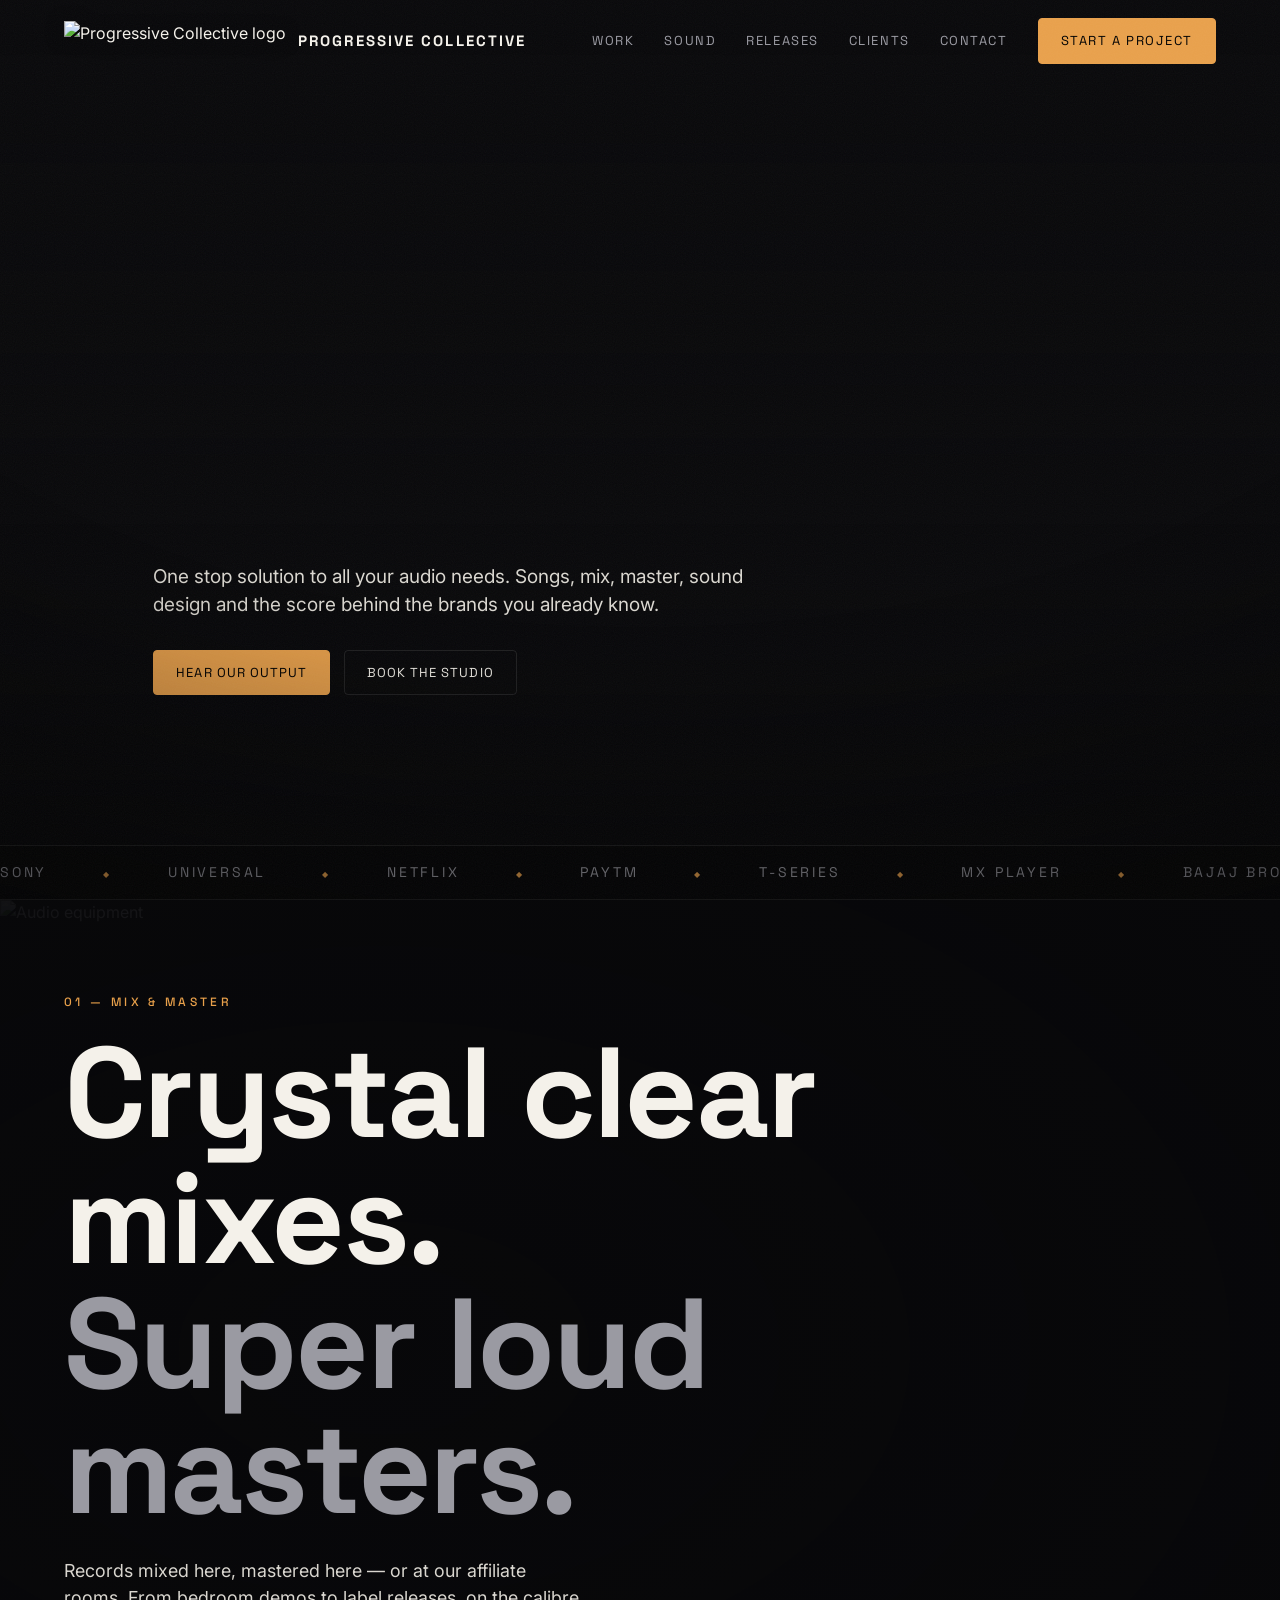
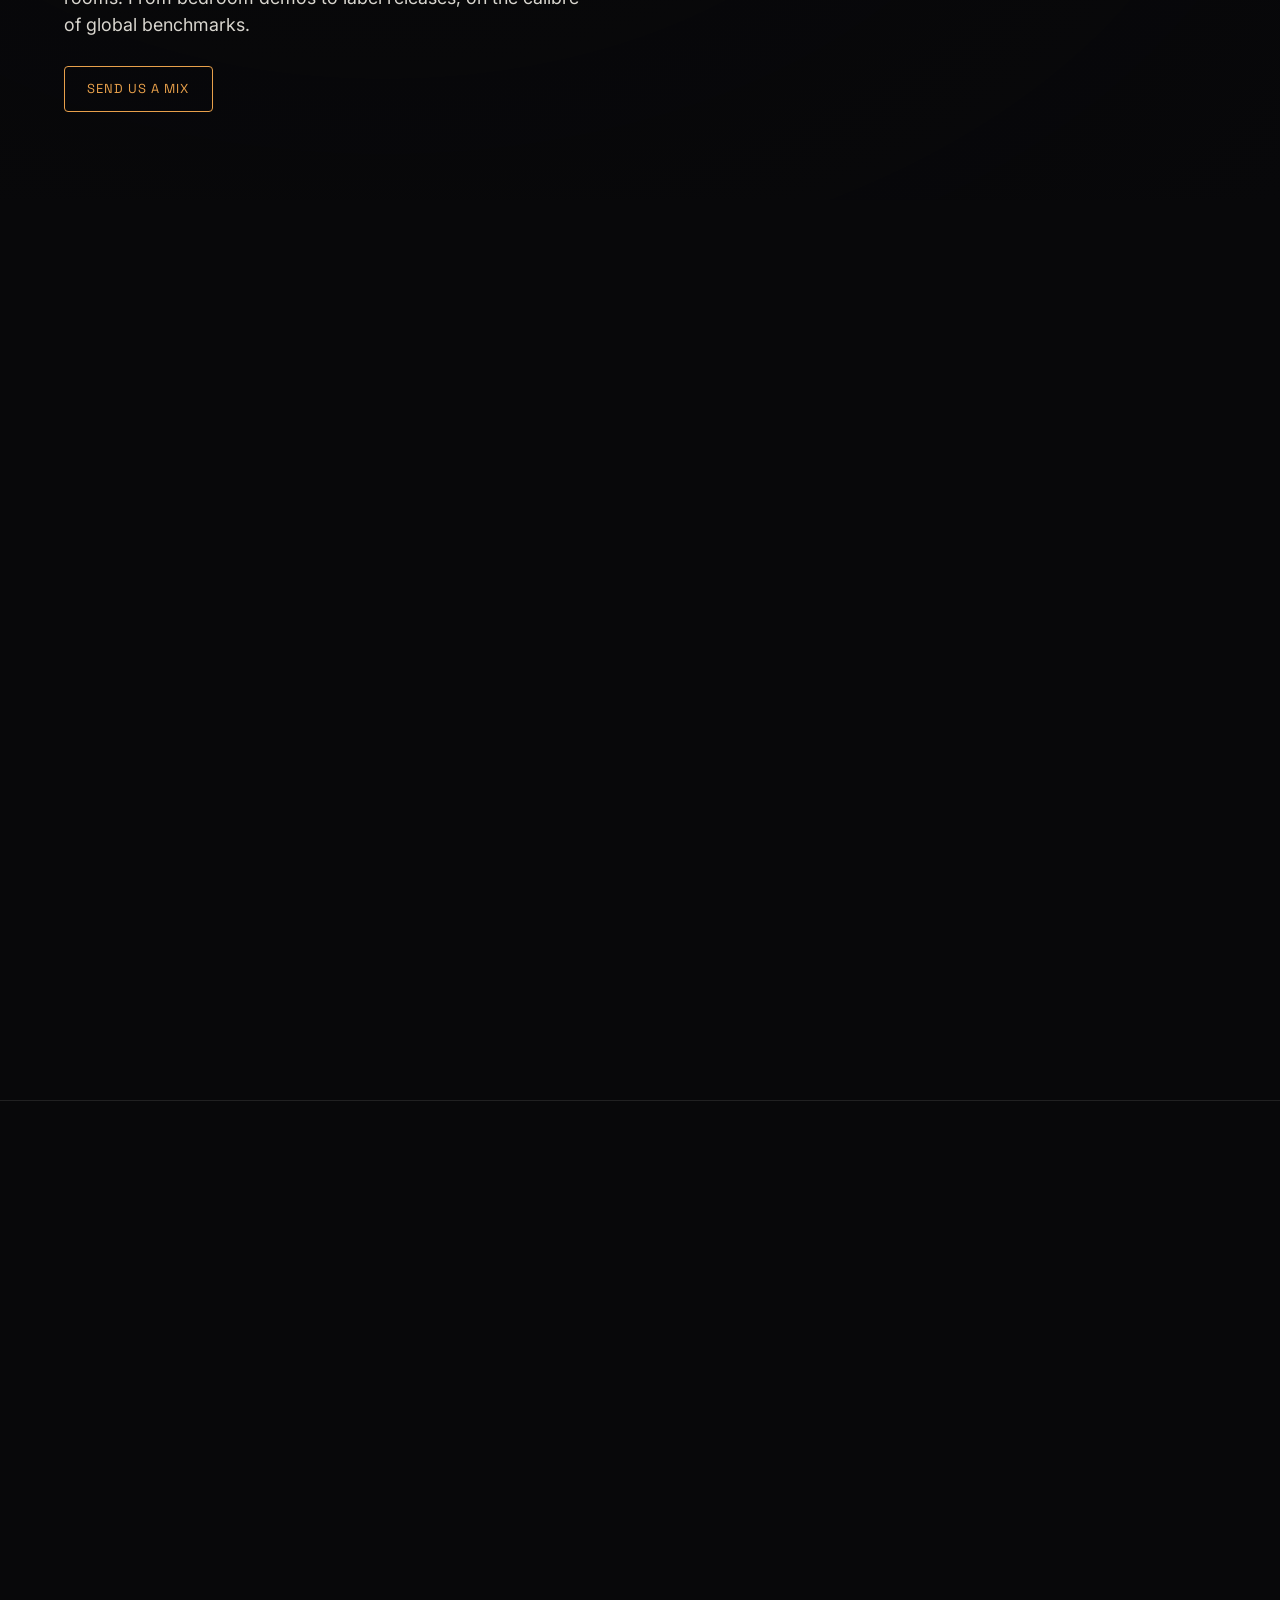
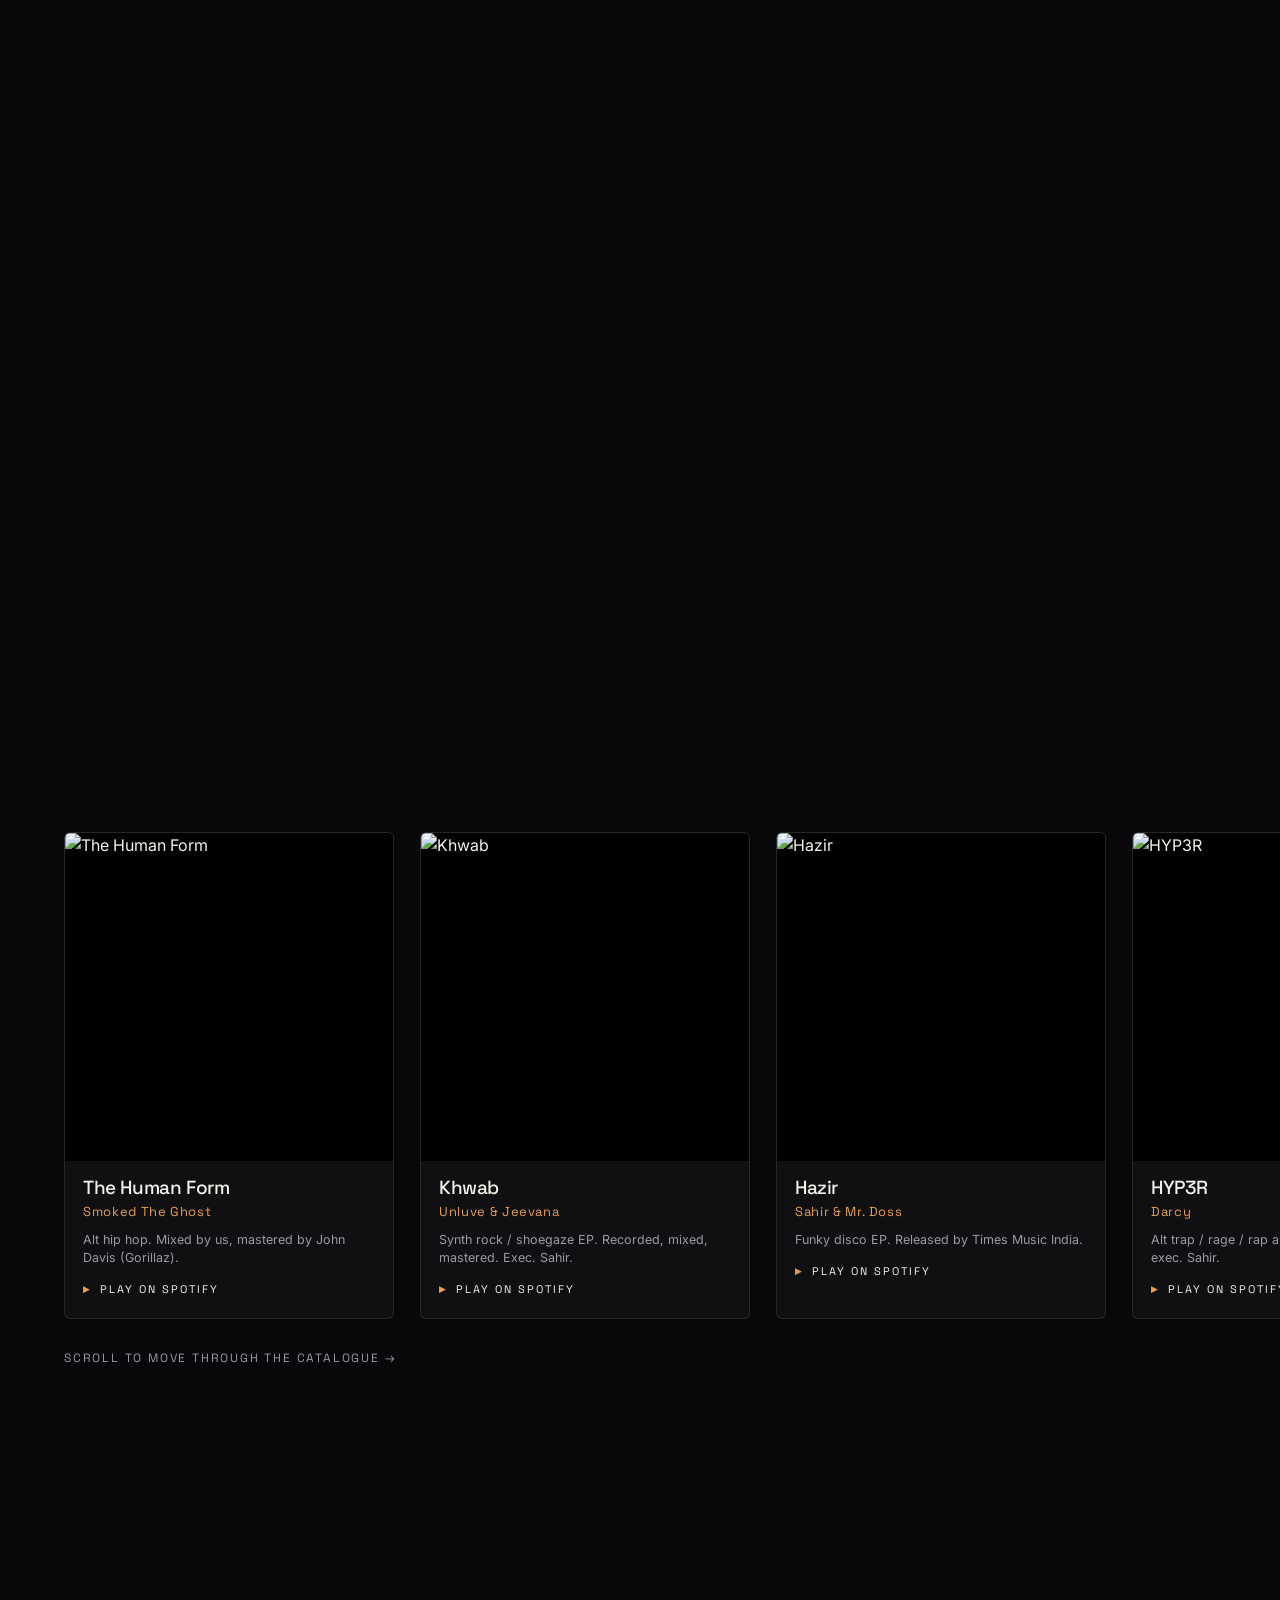
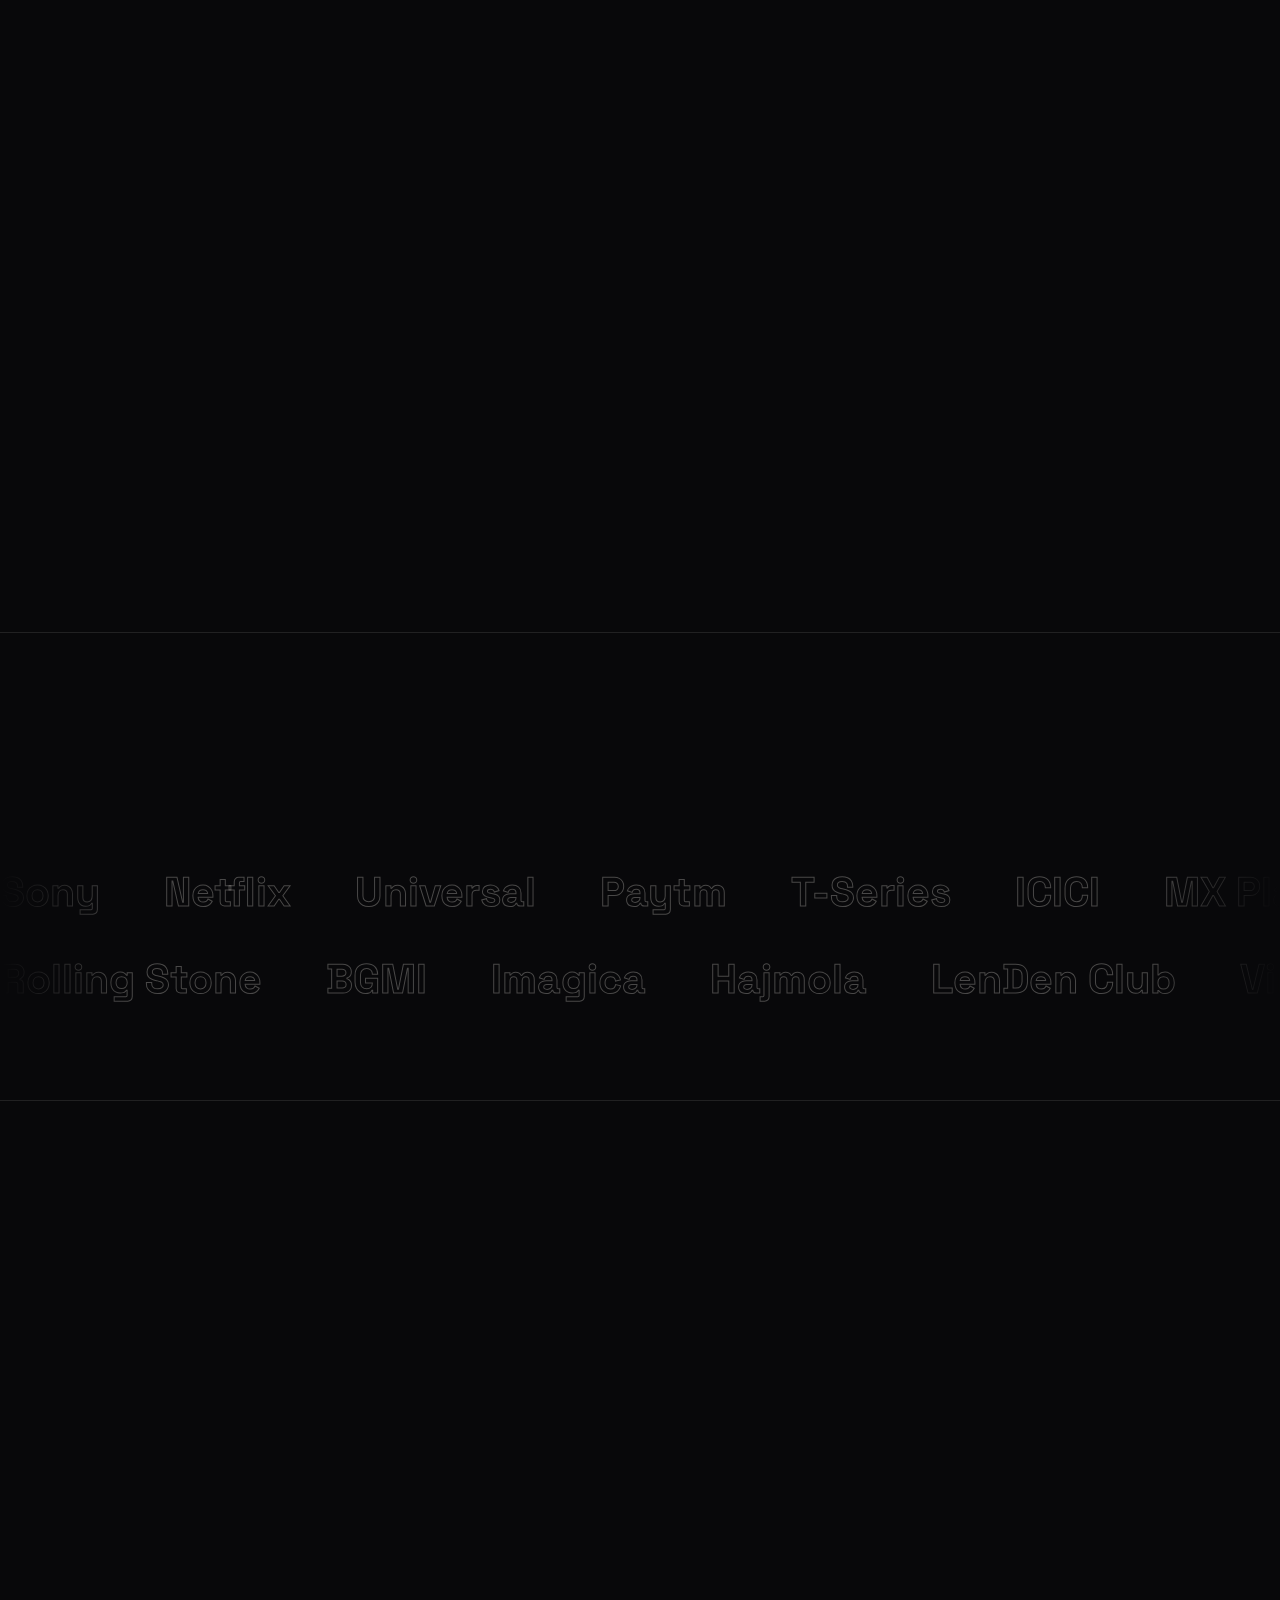
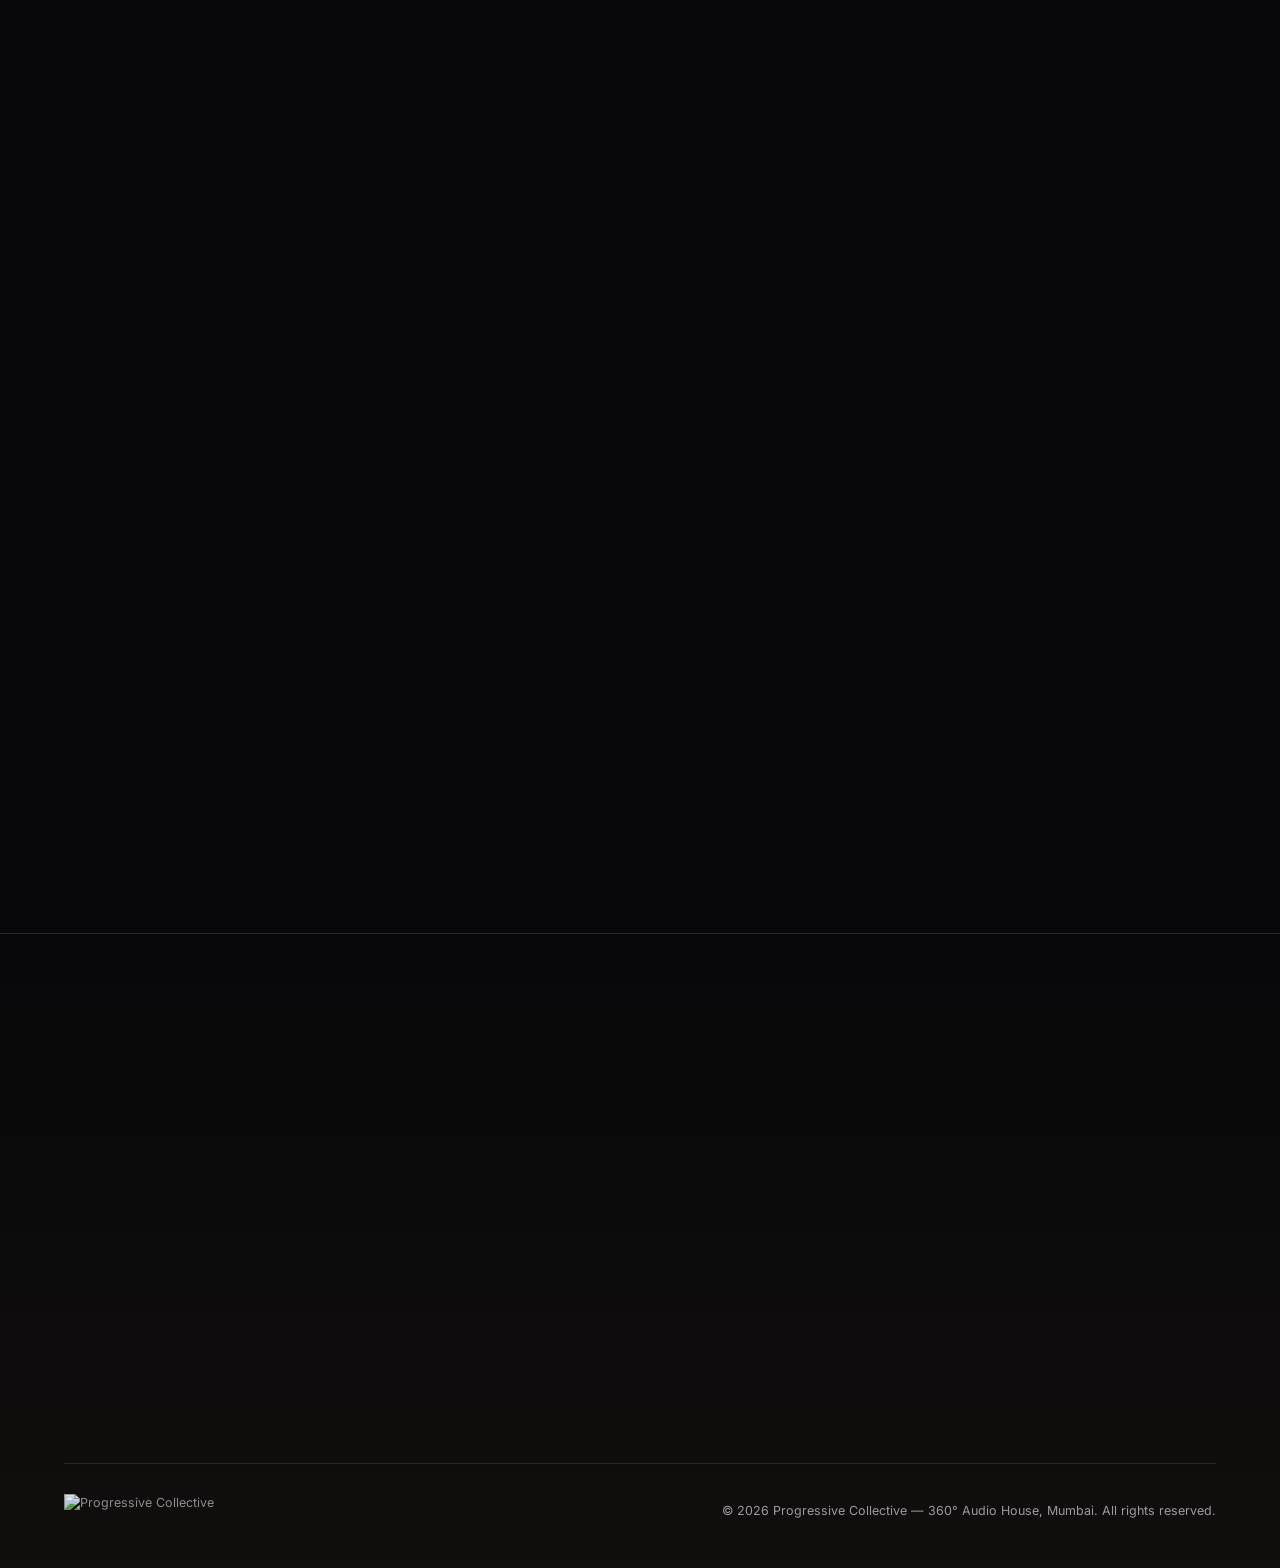
==== 04_build/index.html @ aa6b70a6 "Progressive Collective — dark cinematic static site, Vercel-ready Co-Authored-By: Claude Opus 4.8 <n" ====
<!DOCTYPE html>
<html lang="en">
<head>
<meta charset="UTF-8" />
<meta name="viewport" content="width=device-width, initial-scale=1" />
<title>Progressive Collective — 360° Audio House, Mumbai</title>
<meta name="description" content="Progressive Collective is a 360° audio house in Mumbai. Songs, mix, master, sound design, BGM and jingles — the sound behind Sony, Netflix, T-Series, Paytm and MX Player." />
<meta property="og:title" content="Progressive Collective — 360° Audio House" />
<meta property="og:description" content="One stop solution to all your audio needs. Songs, mix, master, sound design, BGM & jingles." />
<meta property="og:type" content="website" />
<link rel="icon" href="https://static.wixstatic.com/media/c837a6_518e715277db4a1bb8461e53ca31794b~mv2.png" />
<link rel="preconnect" href="https://fonts.googleapis.com" />
<link rel="preconnect" href="https://fonts.gstatic.com" crossorigin />
<link href="https://fonts.googleapis.com/css2?family=Space+Grotesk:wght@400;500;700&family=Inter:wght@400;500&display=swap" rel="stylesheet" />
<style>
:root{
  --void:#08080A; --ink:#101013; --ink2:#16161a;
  --line:rgba(255,255,255,.10); --fog:#9A9AA2; --bone:#F4F1EA;
  --amber:#E8A04B; --amber-deep:#C7761F;
  --sg:'Space Grotesk',sans-serif; --in:'Inter',sans-serif;
}
*{margin:0;padding:0;box-sizing:border-box}
html{-webkit-font-smoothing:antialiased;text-rendering:optimizeLegibility}
body{background:var(--void);color:var(--bone);font-family:var(--in);overflow-x:hidden;line-height:1.5}
a{color:inherit;text-decoration:none}
img{display:block;max-width:100%}
::selection{background:var(--amber);color:#000}
.wrap{max-width:1360px;margin:0 auto;padding:0 clamp(20px,5vw,64px)}
.eyebrow{font-family:var(--sg);font-size:12px;letter-spacing:.28em;text-transform:uppercase;color:var(--amber);font-weight:500}
.muted{color:var(--fog)}
h1,h2,h3{font-family:var(--sg);font-weight:700;line-height:.98;letter-spacing:-.02em}

/* grain + vignette */
.grain{position:fixed;inset:0;z-index:9998;pointer-events:none;opacity:.045;mix-blend-mode:screen;
 background-image:url("data:image/svg+xml,%3Csvg xmlns='http://www.w3.org/2000/svg' width='120' height='120'%3E%3Cfilter id='n'%3E%3CfeTurbulence type='fractalNoise' baseFrequency='.9' numOctaves='2'/%3E%3C/filter%3E%3Crect width='100%25' height='100%25' filter='url(%23n)'/%3E%3C/svg%3E")}
.vignette{position:fixed;inset:0;z-index:9997;pointer-events:none;
 background:radial-gradient(120% 90% at 50% 20%,transparent 55%,rgba(0,0,0,.55) 100%)}

/* nav */
.nav{position:fixed;top:0;left:0;right:0;z-index:100;display:flex;align-items:center;justify-content:space-between;
 padding:18px clamp(20px,5vw,64px);transition:background .4s,backdrop-filter .4s,border-color .4s;border-bottom:1px solid transparent}
.nav.scrolled{background:rgba(8,8,10,.72);backdrop-filter:blur(14px);border-bottom:1px solid var(--line)}
.nav .logo{display:flex;align-items:center;gap:12px}
.nav .logo img{height:40px;width:auto;filter:drop-shadow(0 2px 8px rgba(0,0,0,.5))}
.nav .logo b{font-family:var(--sg);font-weight:700;font-size:15px;letter-spacing:.14em;text-transform:uppercase}
.nav-links{display:flex;gap:30px;align-items:center}
.nav-links a{font-family:var(--sg);font-size:13px;letter-spacing:.12em;text-transform:uppercase;color:var(--fog);transition:color .25s}
.nav-links a:hover{color:var(--bone)}
.btn{font-family:var(--sg);font-size:13px;letter-spacing:.08em;text-transform:uppercase;display:inline-flex;align-items:center;gap:9px;
 padding:12px 22px;border-radius:4px;border:1px solid var(--amber);color:var(--amber);transition:.3s;cursor:pointer;background:none}
.btn:hover{background:var(--amber);color:#000}
.btn.solid{background:var(--amber);color:#000;border-color:var(--amber)}
.btn.solid:hover{background:var(--amber-deep);border-color:var(--amber-deep);color:#000}
.btn.ghost{border-color:var(--line);color:var(--bone)}
.btn.ghost:hover{border-color:var(--bone);background:var(--bone);color:#000}
.menu-btn{display:none;font-family:var(--sg);letter-spacing:.1em;text-transform:uppercase;font-size:12px;background:none;border:1px solid var(--line);color:var(--bone);padding:10px 14px;border-radius:4px}

/* hero */
.hero{position:relative;min-height:100svh;display:flex;flex-direction:column;justify-content:flex-end;overflow:hidden}
.hero-bg{position:absolute;inset:-8% 0 0 0;z-index:0;will-change:transform}
.hero-bg img{width:100%;height:116%;object-fit:cover;opacity:.42;filter:grayscale(.25) contrast(1.05)}
.hero-bg::after{content:"";position:absolute;inset:0;background:linear-gradient(180deg,rgba(8,8,10,.65) 0%,rgba(8,8,10,.2) 40%,var(--void) 96%)}
.hero-inner{position:relative;z-index:2;padding-bottom:clamp(40px,7vw,90px)}
.hero h1{font-size:clamp(52px,12.5vw,208px);letter-spacing:-.03em}
.hero h1 .ln{display:block;overflow:hidden}
.hero h1 .ln span{display:block;transform:translateY(102%)}
.hero-sub{max-width:620px;margin:26px 0 30px;font-size:clamp(15px,1.5vw,19px);color:#d9d6cf}
.hero-cta{display:flex;gap:14px;flex-wrap:wrap}
.hero-top{position:relative;z-index:2;padding-top:130px;flex:1;display:flex;align-items:flex-start}
.hero-top .eyebrow{opacity:0}
/* ticker */
.ticker{position:relative;z-index:2;border-top:1px solid var(--line);border-bottom:1px solid var(--line);margin-top:clamp(30px,5vw,60px);overflow:hidden;background:rgba(0,0,0,.25)}
.ticker-row{display:flex;gap:56px;padding:16px 0;white-space:nowrap;width:max-content;animation:slide 32s linear infinite}
.ticker-row span{font-family:var(--sg);font-size:14px;letter-spacing:.2em;text-transform:uppercase;color:var(--fog)}
.ticker-row span::after{content:"◆";margin-left:56px;color:var(--amber);font-size:8px;vertical-align:middle}
@keyframes slide{to{transform:translateX(-50%)}}

/* section shells */
section{position:relative}
.sec{padding:clamp(80px,12vw,170px) 0}
.sec-head{display:flex;align-items:baseline;gap:20px;margin-bottom:clamp(34px,5vw,60px)}
.sec-head .num{font-family:var(--sg);font-size:14px;color:var(--amber);letter-spacing:.1em}
.sec-head h2{font-size:clamp(30px,5.4vw,74px)}
.reveal{opacity:0;transform:translateY(34px)}

/* mix & master pinned */
.mm{height:200vh;position:relative}
.mm-stage{position:sticky;top:0;height:100svh;display:flex;align-items:center;overflow:hidden}
.mm-media{position:absolute;inset:0;z-index:0}
.mm-media img{width:100%;height:100%;object-fit:cover;opacity:.34;filter:grayscale(.3) contrast(1.05);position:absolute;inset:0;transition:opacity .6s}
.mm-media::after{content:"";position:absolute;inset:0;background:radial-gradient(90% 80% at 30% 50%,rgba(8,8,10,.55),var(--void))}
.mm-inner{position:relative;z-index:2;width:100%}
.mm h2{font-size:clamp(44px,10vw,150px)}
.mm h2 .b{color:var(--fog);transition:color .5s}
.mm h2 .b.on{color:var(--bone)}
.mm p{max-width:520px;margin:26px 0 28px;color:#d9d6cf;font-size:clamp(15px,1.4vw,18px)}

/* services */
.svc{border-top:1px solid var(--line)}
.svc-row{display:grid;grid-template-columns:70px 1fr auto;gap:28px;align-items:center;padding:30px 0;border-bottom:1px solid var(--line);cursor:default;transition:padding .35s,background .35s}
.svc-row:hover{padding-left:16px;padding-right:16px;background:linear-gradient(90deg,rgba(232,160,75,.06),transparent)}
.svc-row .sn{font-family:var(--sg);color:var(--amber);font-size:15px}
.svc-row h3{font-size:clamp(22px,3.4vw,40px);font-weight:500;transition:color .3s}
.svc-row:hover h3{color:var(--amber)}
.svc-row p{color:var(--fog);max-width:360px;font-size:14px;text-align:right}

/* releases horizontal */
.rel{overflow:hidden}
.rel-track-wrap{position:relative}
.rel-track{display:flex;gap:26px;padding:8px 0 8px;will-change:transform}
.card{flex:0 0 clamp(240px,26vw,330px);background:var(--ink);border:1px solid var(--line);border-radius:6px;overflow:hidden;transition:transform .4s,border-color .4s}
.card:hover{transform:translateY(-8px);border-color:rgba(232,160,75,.5)}
.card .cov{aspect-ratio:1;overflow:hidden;background:#000}
.card .cov img{width:100%;height:100%;object-fit:cover;transition:transform .6s,filter .6s;filter:grayscale(.15)}
.card:hover .cov img{transform:scale(1.06);filter:none}
.card .meta{padding:18px 18px 20px}
.card .meta h3{font-size:19px;font-weight:500}
.card .meta .ar{color:var(--amber);font-size:13px;font-family:var(--sg);letter-spacing:.05em;margin-top:4px}
.card .meta p{color:var(--fog);font-size:12.5px;margin-top:10px;line-height:1.45}
.card .play{margin-top:14px;font-family:var(--sg);font-size:11px;letter-spacing:.18em;text-transform:uppercase;color:var(--bone);display:inline-flex;gap:8px;align-items:center}
.card .play::before{content:"▶";color:var(--amber);font-size:9px}
.rel-hint{font-family:var(--sg);font-size:12px;letter-spacing:.15em;text-transform:uppercase;color:var(--fog);margin-top:22px}

/* recent work */
.work-grid{display:grid;grid-template-columns:repeat(3,1fr);gap:22px}
.work{position:relative;border-radius:6px;overflow:hidden;border:1px solid var(--line);aspect-ratio:4/3;background:var(--ink)}
.work img{width:100%;height:100%;object-fit:cover;opacity:.7;transition:.5s;filter:grayscale(.4)}
.work:hover img{opacity:1;transform:scale(1.05);filter:none}
.work .lab{position:absolute;left:0;right:0;bottom:0;padding:20px;background:linear-gradient(0deg,rgba(0,0,0,.85),transparent)}
.work .lab .t{font-family:var(--sg);font-weight:500;font-size:17px}
.work .lab .s{color:var(--amber);font-size:12px;font-family:var(--sg);letter-spacing:.08em;text-transform:uppercase;margin-top:3px}

/* marquee brands */
.every{border-top:1px solid var(--line);border-bottom:1px solid var(--line);padding:clamp(50px,7vw,90px) 0;overflow:hidden}
.every .lead{text-align:center;margin-bottom:40px}
.every h2{font-size:clamp(28px,5vw,60px)}
.mq{overflow:hidden;-webkit-mask-image:linear-gradient(90deg,transparent,#000 10%,#000 90%,transparent)}
.mq-row{display:flex;gap:64px;width:max-content;animation:slide 40s linear infinite}
.mq-row.rev{animation-direction:reverse;animation-duration:52s}
.mq-row span{font-family:var(--sg);font-weight:700;font-size:clamp(24px,3.2vw,44px);color:transparent;-webkit-text-stroke:1px rgba(244,241,234,.28);white-space:nowrap;transition:.3s}
.mq-row span:hover{color:var(--amber);-webkit-text-stroke:1px var(--amber)}
.mq+.mq{margin-top:26px}

/* testimonials */
.quotes{display:grid;grid-template-columns:repeat(3,1fr);gap:24px}
.quote{border:1px solid var(--line);border-radius:6px;padding:36px 30px;background:linear-gradient(180deg,var(--ink),transparent)}
.quote .q{font-family:var(--sg);font-weight:500;font-size:clamp(20px,2.2vw,27px);line-height:1.25}
.quote .by{margin-top:20px;color:var(--amber);font-size:13px;font-family:var(--sg);letter-spacing:.06em;text-transform:uppercase}
.quote .qm{color:var(--amber);font-size:40px;font-family:var(--sg);line-height:0;display:block;height:20px}

/* vision / cta */
.vision{text-align:center}
.vision h2{font-size:clamp(30px,6vw,86px);max-width:15ch;margin:0 auto}
.vision p{max-width:640px;margin:28px auto 0;color:var(--fog);font-size:clamp(15px,1.5vw,19px)}

/* footer / contact */
footer{border-top:1px solid var(--line);padding:clamp(70px,10vw,120px) 0 40px;background:linear-gradient(180deg,transparent,rgba(232,160,75,.04))}
.foot-grid{display:grid;grid-template-columns:1.4fr 1fr 1fr;gap:40px;align-items:start}
.foot-grid h2{font-size:clamp(34px,6vw,76px);letter-spacing:-.03em}
.foot-grid .flabel{font-family:var(--sg);font-size:12px;letter-spacing:.2em;text-transform:uppercase;color:var(--fog);margin-bottom:14px}
.foot-grid a.big,.foot-grid p.big{font-family:var(--sg);font-size:clamp(17px,1.6vw,20px);color:var(--bone);display:block;margin-bottom:8px}
.foot-grid a.big:hover{color:var(--amber)}
.foot-cta{margin:34px 0 60px;display:flex;gap:14px;flex-wrap:wrap}
.foot-bottom{display:flex;justify-content:space-between;align-items:center;gap:20px;padding-top:30px;border-top:1px solid var(--line);color:var(--fog);font-size:12.5px;flex-wrap:wrap}
.foot-bottom img{height:34px;opacity:.9}

@media(max-width:900px){
  .nav-links{display:none}.menu-btn{display:block}
  .work-grid,.quotes{grid-template-columns:1fr}
  .foot-grid{grid-template-columns:1fr;gap:30px}
  .svc-row{grid-template-columns:40px 1fr;gap:14px}.svc-row p{display:none}
}
@media(prefers-reduced-motion:reduce){
  *{animation-duration:.001s!important;transition-duration:.001s!important}
  .hero h1 .ln span{transform:none!important}.reveal{opacity:1!important;transform:none!important}
}
</style>
</head>
<body>
<div class="grain"></div><div class="vignette"></div>

<nav class="nav" id="nav">
  <a class="logo" href="#top">
    <img src="https://static.wixstatic.com/media/21512f_13760b71e16242368ba3a5d3de8322ea~mv2.png" alt="Progressive Collective logo" />
    <b>Progressive Collective</b>
  </a>
  <div class="nav-links">
    <a href="#work">Work</a><a href="#sound">Sound</a><a href="#releases">Releases</a>
    <a href="#everywhere">Clients</a><a href="#contact">Contact</a>
    <a href="#contact" class="btn solid">Start a project</a>
  </div>
  <button class="menu-btn" onclick="document.querySelector('.nav-links').style.display='flex';this.style.display='none'">Menu</button>
</nav>

<!-- HERO -->
<header class="hero" id="top">
  <div class="hero-bg" id="heroBg">
    <img src="https://static.wixstatic.com/media/11062b_d8286a39310944e984f8cc728423b66a~mv2.jpg" alt="Inside the studio" />
  </div>
  <div class="wrap hero-top"><span class="eyebrow" id="heroEyebrow">360° Audio House — Mumbai</span></div>
  <div class="wrap hero-inner">
    <h1>
      <span class="ln"><span>PROGRESSIVE</span></span>
      <span class="ln"><span>COLLECTIVE</span></span>
    </h1>
    <p class="hero-sub">One stop solution to all your audio needs. Songs, mix, master, sound design and the score behind the brands you already know.</p>
    <div class="hero-cta">
      <a href="#releases" class="btn solid">Hear our output</a>
      <a href="#contact" class="btn ghost">Book the studio</a>
    </div>
  </div>
  <div class="ticker">
    <div class="ticker-row">
      <span>Sony</span><span>Universal</span><span>Netflix</span><span>Paytm</span><span>T-Series</span><span>MX Player</span><span>Bajaj Broking</span><span>ICICI</span><span>Nippon India</span><span>Rolling Stone</span>
      <span>Sony</span><span>Universal</span><span>Netflix</span><span>Paytm</span><span>T-Series</span><span>MX Player</span><span>Bajaj Broking</span><span>ICICI</span><span>Nippon India</span><span>Rolling Stone</span>
    </div>
  </div>
</header>

<!-- MIX & MASTER pinned -->
<section class="mm" id="work">
  <div class="mm-stage">
    <div class="mm-media">
      <img id="mmA" src="https://static.wixstatic.com/media/21512f_0c489744524c48f09333e5479c34276e~mv2.jpg" alt="Audio equipment" style="opacity:.34" />
      <img id="mmB" src="https://static.wixstatic.com/media/21512f_9aed7df633564f9f96cf1222cc7e5997~mv2.jpg" alt="Turntable" style="opacity:0" />
    </div>
    <div class="wrap mm-inner">
      <span class="eyebrow">01 — Mix &amp; Master</span>
      <h2 style="margin-top:18px"><span class="b on" id="mmL1">Crystal clear mixes.</span><br><span class="b" id="mmL2">Super loud masters.</span></h2>
      <p>Records mixed here, mastered here — or at our affiliate rooms. From bedroom demos to label releases, on the calibre of global benchmarks.</p>
      <a href="#contact" class="btn">Send us a mix</a>
    </div>
  </div>
</section>

<!-- SERVICES -->
<section class="sec svc" id="sound">
  <div class="wrap">
    <div class="sec-head reveal"><span class="num">02</span><h2>What we do</h2></div>
    <div class="svc-list">
      <div class="svc-row reveal"><span class="sn">A1</span><h3>Songs &amp; Songwriting</h3><p>Hindi, Urdu, English. Written, produced, sung.</p></div>
      <div class="svc-row reveal"><span class="sn">A2</span><h3>Mix &amp; Master</h3><p>Crystal clear mixes. Super loud masters.</p></div>
      <div class="svc-row reveal"><span class="sn">A3</span><h3>Music &amp; BGM</h3><p>Score, themes and beds for film, series and brands.</p></div>
      <div class="svc-row reveal"><span class="sn">A4</span><h3>Foley &amp; Sound Design</h3><p>MX Player series, games and campaigns.</p></div>
      <div class="svc-row reveal"><span class="sn">A5</span><h3>Brand Audio &amp; Jingles</h3><p>Anything your brand needs. Track, live instruments, sonic identity.</p></div>
      <div class="svc-row reveal"><span class="sn">A6</span><h3>Studio &amp; Ecosystem</h3><p>Collective Records + affiliate rooms — Space Cat, Madbus.</p></div>
    </div>
  </div>
</section>

<!-- RELEASES horizontal -->
<section class="sec rel" id="releases">
  <div class="wrap"><div class="sec-head reveal"><span class="num">03</span><h2>Releases</h2></div></div>
  <div class="rel-track-wrap"><div class="wrap"><div class="rel-track" id="relTrack">
    <a class="card" href="https://open.spotify.com/album/7bttEHXehaewiCtcBYkOTD" target="_blank" rel="noopener"><div class="cov"><img loading="lazy" src="https://static.wixstatic.com/media/c4ba9e_9a4c066376e043e584360c59c8d1cfce~mv2.jpg" alt="The Human Form" /></div><div class="meta"><h3>The Human Form</h3><div class="ar">Smoked The Ghost</div><p>Alt hip hop. Mixed by us, mastered by John Davis (Gorillaz).</p><span class="play">Play on Spotify</span></div></a>
    <a class="card" href="https://open.spotify.com/track/374eETqLKuS7cZZAYmUfZP" target="_blank" rel="noopener"><div class="cov"><img loading="lazy" src="https://static.wixstatic.com/media/c4ba9e_f075af11d1aa4f1fae02e5e967cf63ee~mv2.jpg" alt="Khwab" /></div><div class="meta"><h3>Khwab</h3><div class="ar">Unluve &amp; Jeevana</div><p>Synth rock / shoegaze EP. Recorded, mixed, mastered. Exec. Sahir.</p><span class="play">Play on Spotify</span></div></a>
    <a class="card" href="https://open.spotify.com/track/7LF8mB88sMTInokW8yFy7W" target="_blank" rel="noopener"><div class="cov"><img loading="lazy" src="https://static.wixstatic.com/media/c4ba9e_7fba49454fe4481c890304dcd8b9f01c~mv2.jpg" alt="Hazir" /></div><div class="meta"><h3>Hazir</h3><div class="ar">Sahir &amp; Mr. Doss</div><p>Funky disco EP. Released by Times Music India.</p><span class="play">Play on Spotify</span></div></a>
    <a class="card" href="https://open.spotify.com/album/35BVRYavMYYuvqAqZvED4Z" target="_blank" rel="noopener"><div class="cov"><img loading="lazy" src="https://static.wixstatic.com/media/c4ba9e_ca365fc20144493b9450dfd9214114cb~mv2.jpg" alt="HYP3R" /></div><div class="meta"><h3>HYP3R</h3><div class="ar">Darcy</div><p>Alt trap / rage / rap album. Mixed, mastered, exec. Sahir.</p><span class="play">Play on Spotify</span></div></a>
    <a class="card" href="https://open.spotify.com/album/4zDzdD7L7Asd2w5JWRImbQ" target="_blank" rel="noopener"><div class="cov"><img loading="lazy" src="https://static.wixstatic.com/media/c4ba9e_7e2933e137094a8e8781e730bf78be7d~mv2.jpg" alt="Shelter" /></div><div class="meta"><h3>Shelter</h3><div class="ar">Pyrx &amp; Sahir</div><p>Future hip hop. Produced &amp; mixed by us; mastered at Space Cat.</p><span class="play">Play on Spotify</span></div></a>
    <a class="card" href="https://open.spotify.com/track/6Wg2Mw9XxMuxQ0KNESg99I" target="_blank" rel="noopener"><div class="cov"><img loading="lazy" src="https://static.wixstatic.com/media/c4ba9e_77efc1116b44461fb7f2cfea1a38c248~mv2.jpg" alt="Beqaabu" /></div><div class="meta"><h3>Beqaabu</h3><div class="ar">Boys from Mars</div><p>Chill pop R&amp;B. Mixed by Progressive Collective.</p><span class="play">Play on Spotify</span></div></a>
    <a class="card" href="https://open.spotify.com/track/2YdvdyFsQOvOUlYiROcugL" target="_blank" rel="noopener"><div class="cov"><img loading="lazy" src="https://static.wixstatic.com/media/c4ba9e_648c02222e1d4244b227d2b30b112016~mv2.jpg" alt="Tyaag" /></div><div class="meta"><h3>Tyaag</h3><div class="ar">Maharya</div><p>Hardcore hip hop / rap. Azadi Records. Mixed &amp; mastered by us.</p><span class="play">Play on Spotify</span></div></a>
  </div></div></div>
  <div class="wrap"><p class="rel-hint">Scroll to move through the catalogue →</p></div>
</section>

<!-- RECENT WORK -->
<section class="sec" id="recent">
  <div class="wrap">
    <div class="sec-head reveal"><span class="num">04</span><h2>Recent brand work</h2></div>
    <div class="work-grid">
      <a class="work reveal" href="https://www.youtube.com/watch?v=8HrS8uJXql0" target="_blank" rel="noopener"><img loading="lazy" src="https://static.wixstatic.com/media/c4ba9e_648c02222e1d4244b227d2b30b112016~mv2.jpg" alt="Nippon India" /><div class="lab"><div class="t">Original Song</div><div class="s">Nippon India</div></div></a>
      <a class="work reveal" href="https://vimeo.com/1165253792" target="_blank" rel="noopener"><img loading="lazy" src="https://static.wixstatic.com/media/c4ba9e_4dd29edaad4f4a5f82feaaaba4aba808~mv2.jpg" alt="Bajaj Broking" /><div class="lab"><div class="t">Sound Design · Mix · Master</div><div class="s">Bajaj Broking</div></div></a>
      <a class="work reveal" href="https://www.youtube.com/watch?v=4UdPiK7KezU" target="_blank" rel="noopener"><img loading="lazy" src="https://static.wixstatic.com/media/c4ba9e_34cb078268d14f7e8b28cdb5f6c44f16~mv2.jpg" alt="T-Series Musafir" /><div class="lab"><div class="t">Music Production — Musafir</div><div class="s">T-Series · Kaustav</div></div></a>
    </div>
  </div>
</section>

<!-- WE ARE EVERYWHERE -->
<section class="every" id="everywhere">
  <div class="wrap lead reveal"><span class="eyebrow">05 — We are everywhere</span><h2 style="margin-top:16px">The sound behind the names</h2></div>
  <div class="mq"><div class="mq-row"><span>Sony</span><span>Netflix</span><span>Universal</span><span>Paytm</span><span>T-Series</span><span>ICICI</span><span>MX Player</span><span>Sony</span><span>Netflix</span><span>Universal</span><span>Paytm</span><span>T-Series</span><span>ICICI</span><span>MX Player</span></div></div>
  <div class="mq"><div class="mq-row rev"><span>Rolling Stone</span><span>BGMI</span><span>Imagica</span><span>Hajmola</span><span>LenDen Club</span><span>Virat One8 Wear</span><span>Nova</span><span>Rolling Stone</span><span>BGMI</span><span>Imagica</span><span>Hajmola</span><span>LenDen Club</span><span>Virat One8 Wear</span><span>Nova</span></div></div>
</section>

<!-- TESTIMONIALS -->
<section class="sec" id="voices">
  <div class="wrap">
    <div class="sec-head reveal"><span class="num">06</span><h2>What they say</h2></div>
    <div class="quotes">
      <div class="quote reveal"><span class="qm">“</span><div class="q">One stop solution to all your audio needs.</div><div class="by">— Raja RME</div></div>
      <div class="quote reveal"><span class="qm">“</span><div class="q">The only place I get my sh*t done from.</div><div class="by">— Smokey The Ghost</div></div>
      <div class="quote reveal"><span class="qm">“</span><div class="q">What a mix!</div><div class="by">— Boys from Mars</div></div>
    </div>
  </div>
</section>

<!-- VISION -->
<section class="sec vision" id="vision">
  <div class="wrap">
    <span class="eyebrow reveal">The collective mission</span>
    <h2 class="reveal" style="margin-top:22px">A new standard for audio, built by the people who obsess over it.</h2>
    <p class="reveal">We set out to match the calibre of global benchmarks — one comprehensive home for every audio and visual need, built by creatives who push boundaries and settle for nothing less than the highest standard possible.</p>
  </div>
</section>

<!-- CONTACT / FOOTER -->
<footer id="contact">
  <div class="wrap">
    <span class="eyebrow reveal">07 — Start a project</span>
    <div class="foot-grid" style="margin-top:22px">
      <div class="reveal"><h2>Let's make<br>something loud.</h2>
        <div class="foot-cta"><a href="tel:+919769671854" class="btn solid">Call +91 97696 71854</a><a href="https://on.soundcloud.com/S8LDkpYzO2V9bSpoHy" target="_blank" rel="noopener" class="btn ghost">Free Collective Beats</a></div>
      </div>
      <div class="reveal"><div class="flabel">Studio</div>
        <p class="big">Collective Records</p>
        <p class="big muted" style="font-family:var(--in);font-size:15px;color:var(--fog)">D-4, 91, Mahada,<br>Andheri West,<br>Mumbai 400053</p>
      </div>
      <div class="reveal"><div class="flabel">Reach us</div>
        <a class="big" href="tel:+919769671854">+91 97696 71854</a>
        <a class="big" href="https://www.progressivecollective.in" target="_blank" rel="noopener">progressivecollective.in</a>
        <a class="big" href="#top">Back to top ↑</a>
      </div>
    </div>
    <div class="foot-bottom">
      <img src="https://static.wixstatic.com/media/21512f_13760b71e16242368ba3a5d3de8322ea~mv2.png" alt="Progressive Collective" />
      <span>© 2026 Progressive Collective — 360° Audio House, Mumbai. All rights reserved.</span>
    </div>
  </div>
</footer>

<script src="https://cdnjs.cloudflare.com/ajax/libs/gsap/3.12.5/gsap.min.js"></script>
<script src="https://cdnjs.cloudflare.com/ajax/libs/gsap/3.12.5/ScrollTrigger.min.js"></script>
<script src="https://cdn.jsdelivr.net/npm/@studio-freight/lenis@1.0.42/dist/lenis.min.js"></script>
<script>
const reduce = window.matchMedia('(prefers-reduced-motion: reduce)').matches;

/* smooth scroll */
let lenis;
if(!reduce && window.Lenis){
  lenis = new Lenis({lerp:.09,wheelMultiplier:1});
  function raf(t){lenis.raf(t);requestAnimationFrame(raf)} requestAnimationFrame(raf);
}

/* nav scrolled state */
const nav=document.getElementById('nav');
const onScroll=()=>{nav.classList.toggle('scrolled',window.scrollY>40)};
onScroll(); window.addEventListener('scroll',onScroll,{passive:true});

/* anchor smooth (works with lenis) */
document.querySelectorAll('a[href^="#"]').forEach(a=>{
  a.addEventListener('click',e=>{
    const id=a.getAttribute('href'); if(id.length<2)return;
    const el=document.querySelector(id); if(!el)return; e.preventDefault();
    if(lenis) lenis.scrollTo(el,{offset:-10}); else el.scrollIntoView({behavior:'smooth'});
  });
});

if(window.gsap){
  gsap.registerPlugin(ScrollTrigger);
  if(lenis) lenis.on('scroll',ScrollTrigger.update);

  /* hero intro */
  const tl=gsap.timeline({defaults:{ease:'power4.out'}});
  tl.to('.hero h1 .ln span',{y:'0%',duration:1.1,stagger:.12,delay:.15})
    .to('#heroEyebrow',{opacity:1,duration:.6},'-=.8')
    .from('.hero-sub',{opacity:0,y:20,duration:.7},'-=.6')
    .from('.hero-cta',{opacity:0,y:20,duration:.7},'-=.5');

  if(!reduce){
    /* hero parallax */
    gsap.to('#heroBg',{yPercent:22,ease:'none',scrollTrigger:{trigger:'.hero',start:'top top',end:'bottom top',scrub:true}});

    /* mix&master: swap image + active line at midpoint */
    const mmA=document.getElementById('mmA'),mmB=document.getElementById('mmB'),
          l1=document.getElementById('mmL1'),l2=document.getElementById('mmL2');
    ScrollTrigger.create({trigger:'.mm',start:'top top',end:'bottom bottom',
      onUpdate:s=>{const past=s.progress>.5;
        mmA.style.opacity=past?0:.34; mmB.style.opacity=past?.34:0;
        l1.classList.toggle('on',!past); l2.classList.toggle('on',past);}});

    /* releases: horizontal drive */
    const track=document.getElementById('relTrack');
    const dist=()=>Math.max(0,track.scrollWidth-track.parentElement.clientWidth+40);
    gsap.to(track,{x:()=>-dist(),ease:'none',
      scrollTrigger:{trigger:'#releases',start:'top top',end:()=>'+='+dist(),pin:true,scrub:.6,invalidateOnRefresh:true}});

    /* generic reveals */
    gsap.utils.toArray('.reveal').forEach(el=>{
      gsap.to(el,{opacity:1,y:0,duration:.9,ease:'power3.out',
        scrollTrigger:{trigger:el,start:'top 86%'}});
    });
  } else {
    document.querySelectorAll('.reveal').forEach(el=>{el.style.opacity=1;el.style.transform='none'});
  }
}
</script>
</body>
</html>
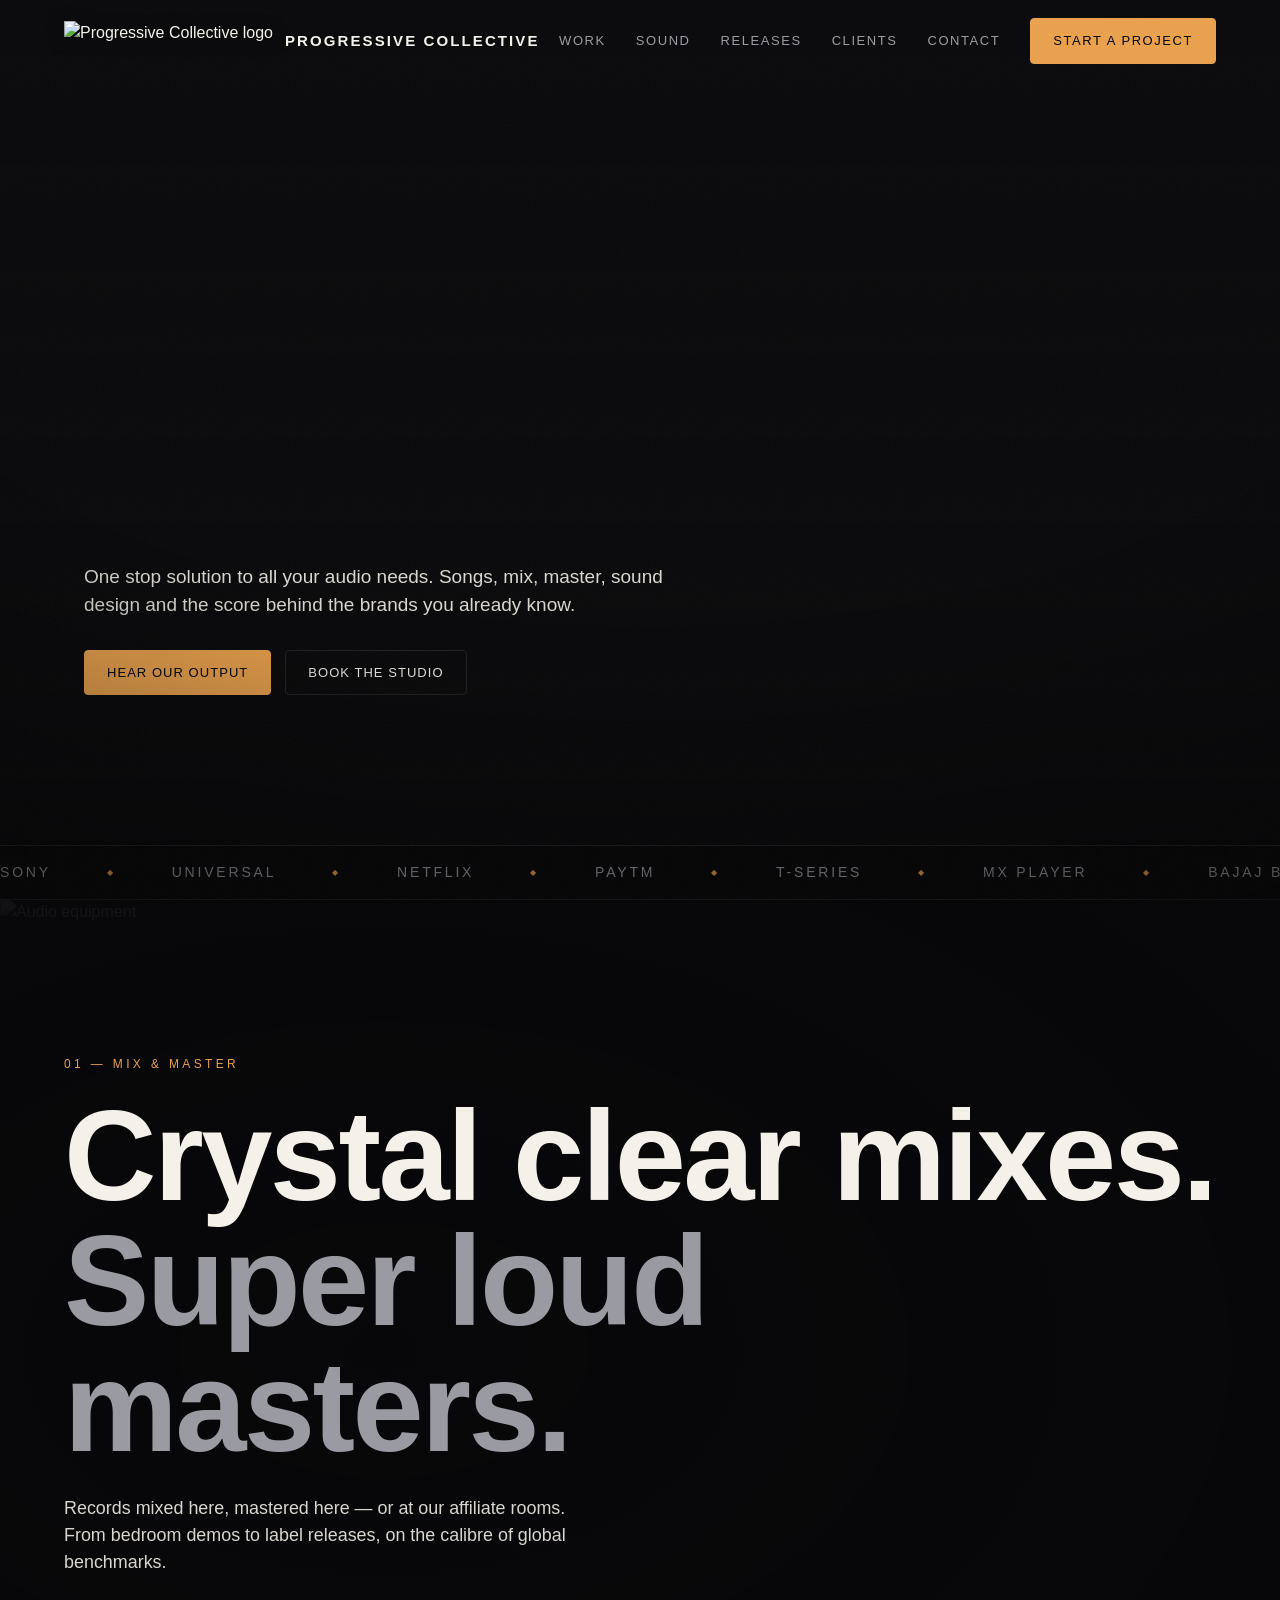
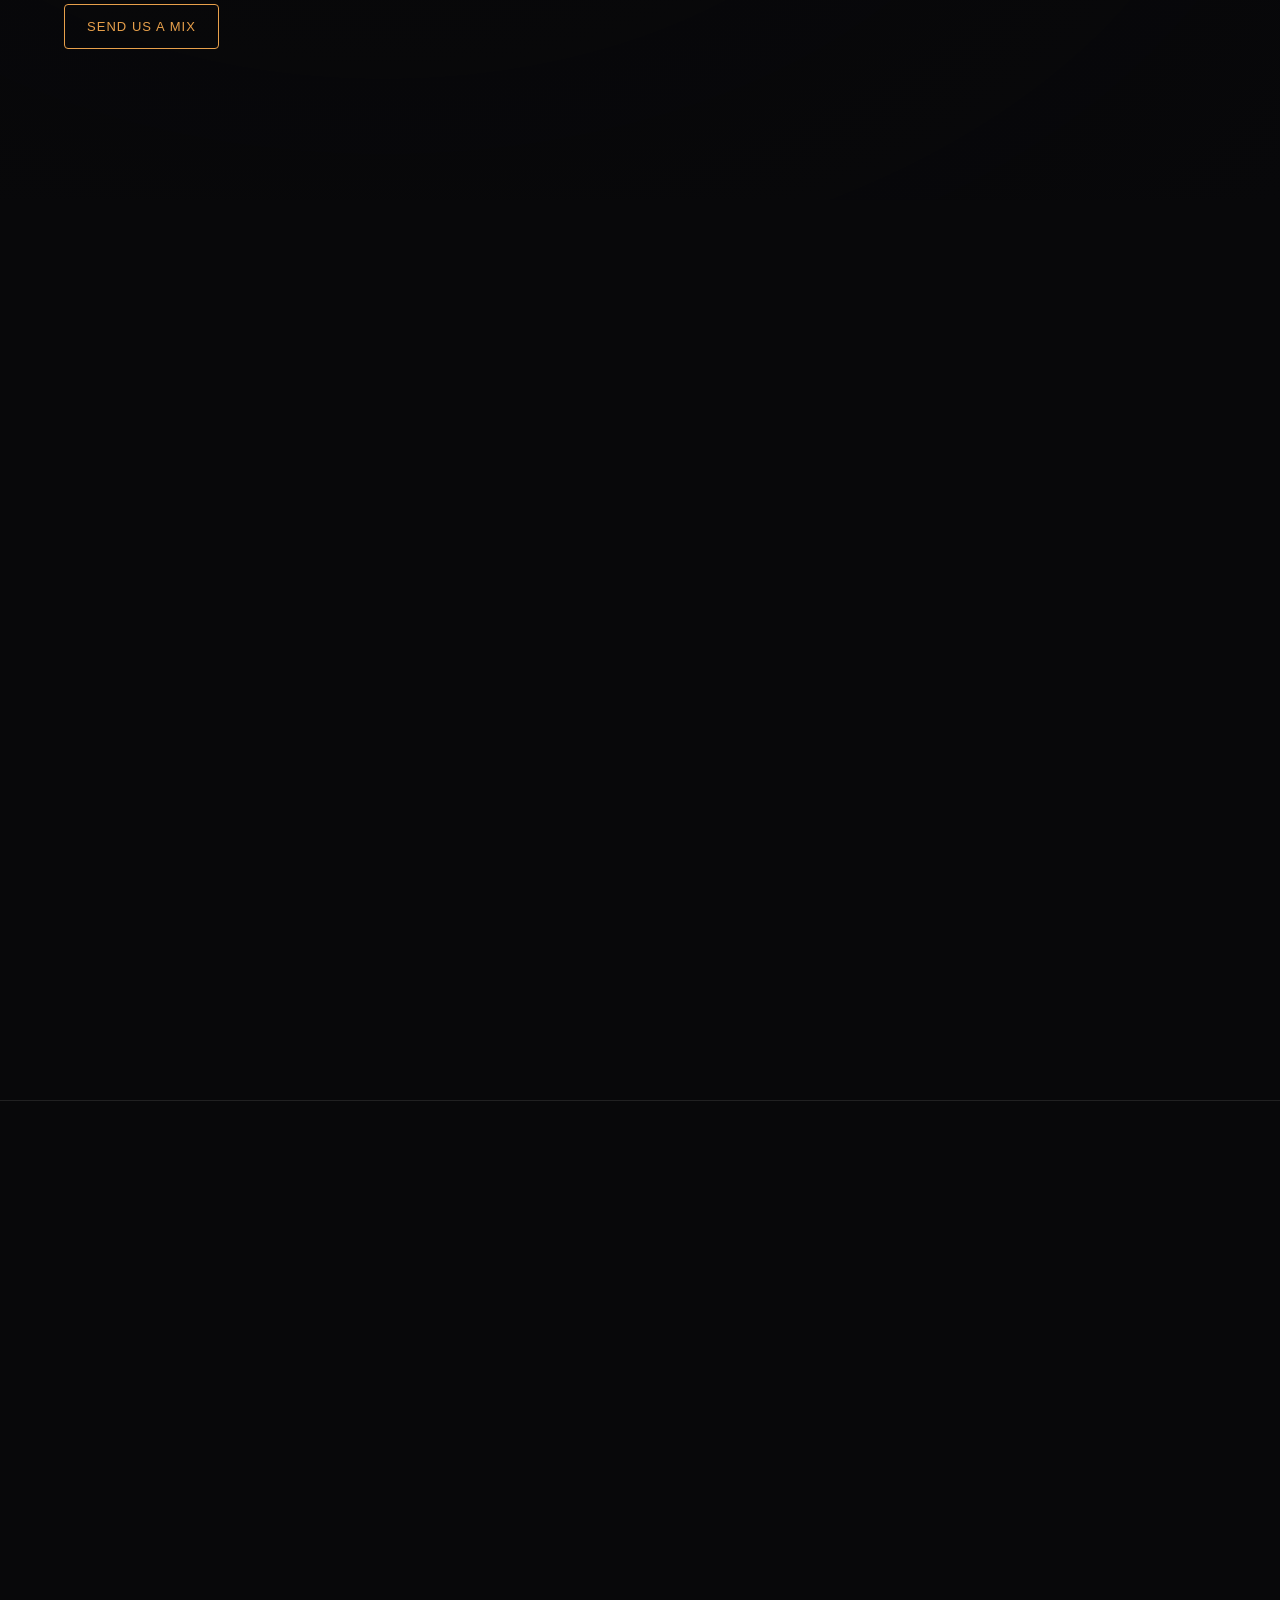
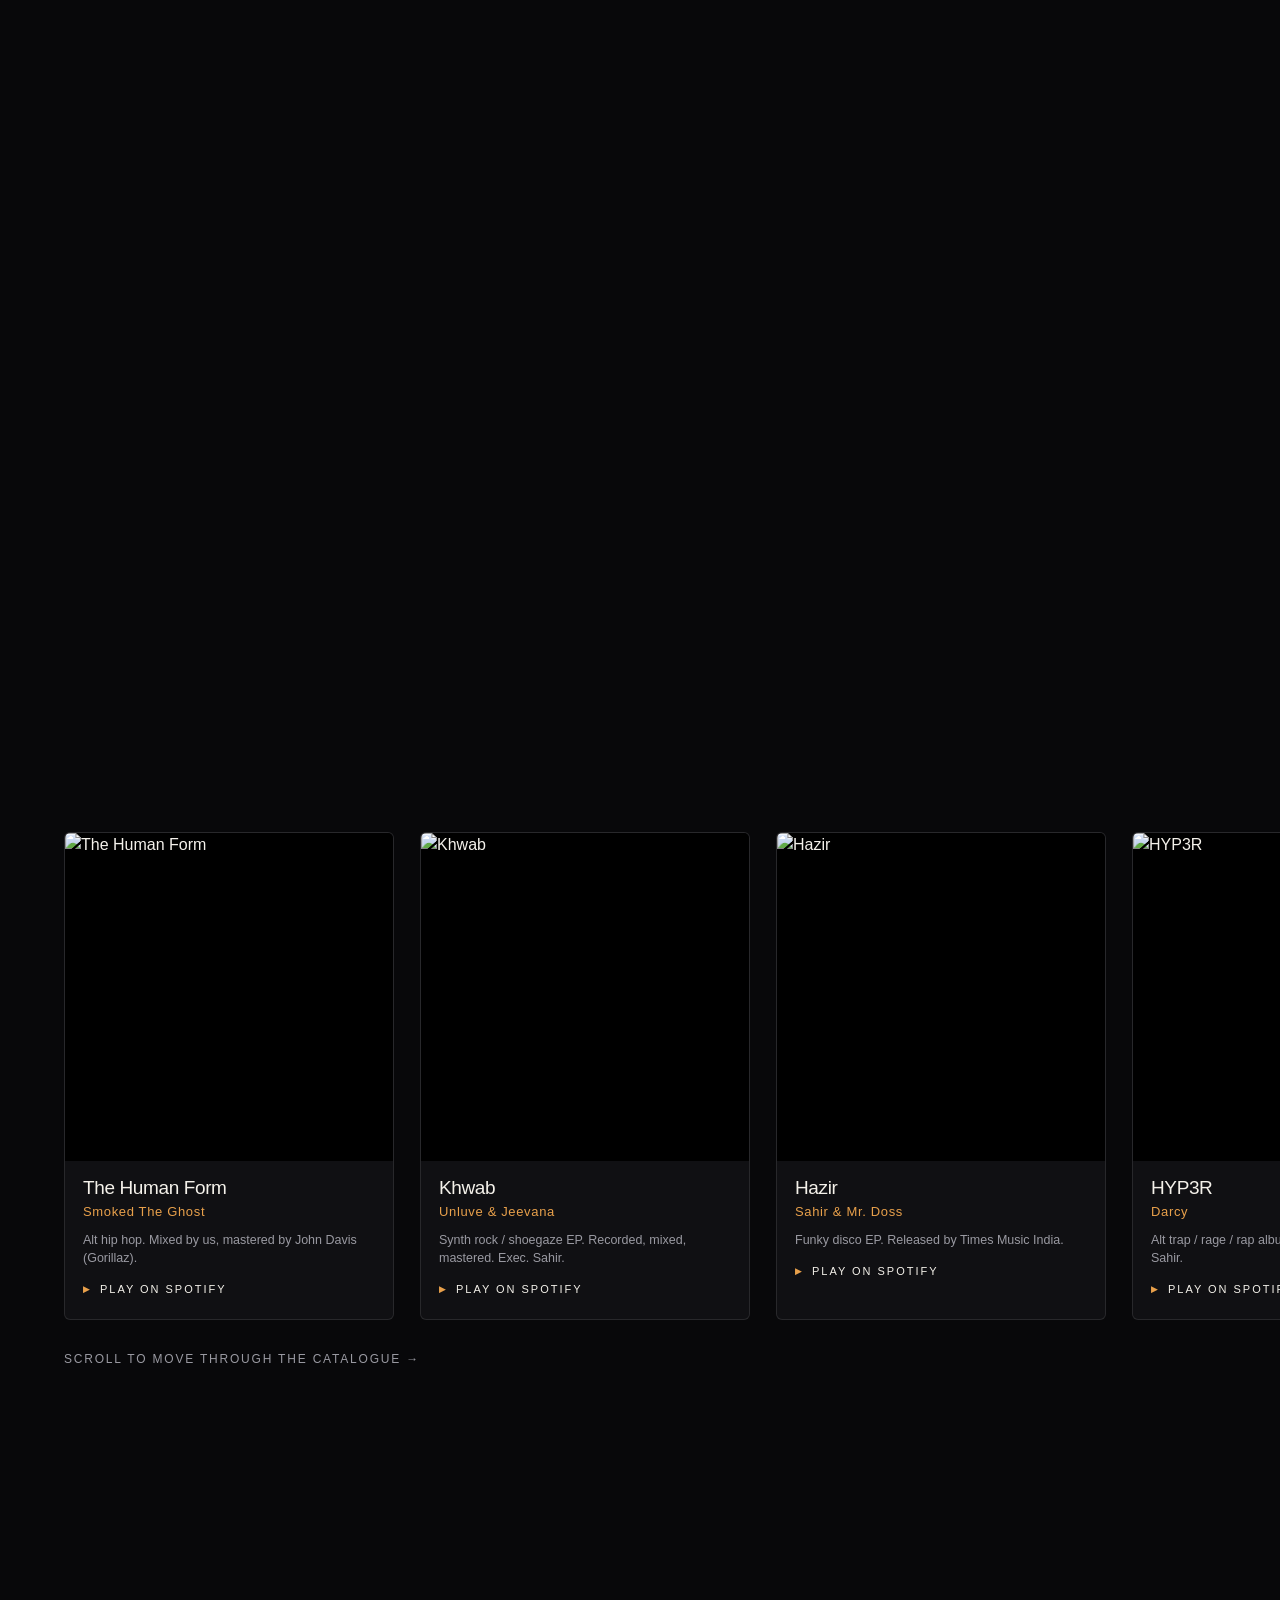
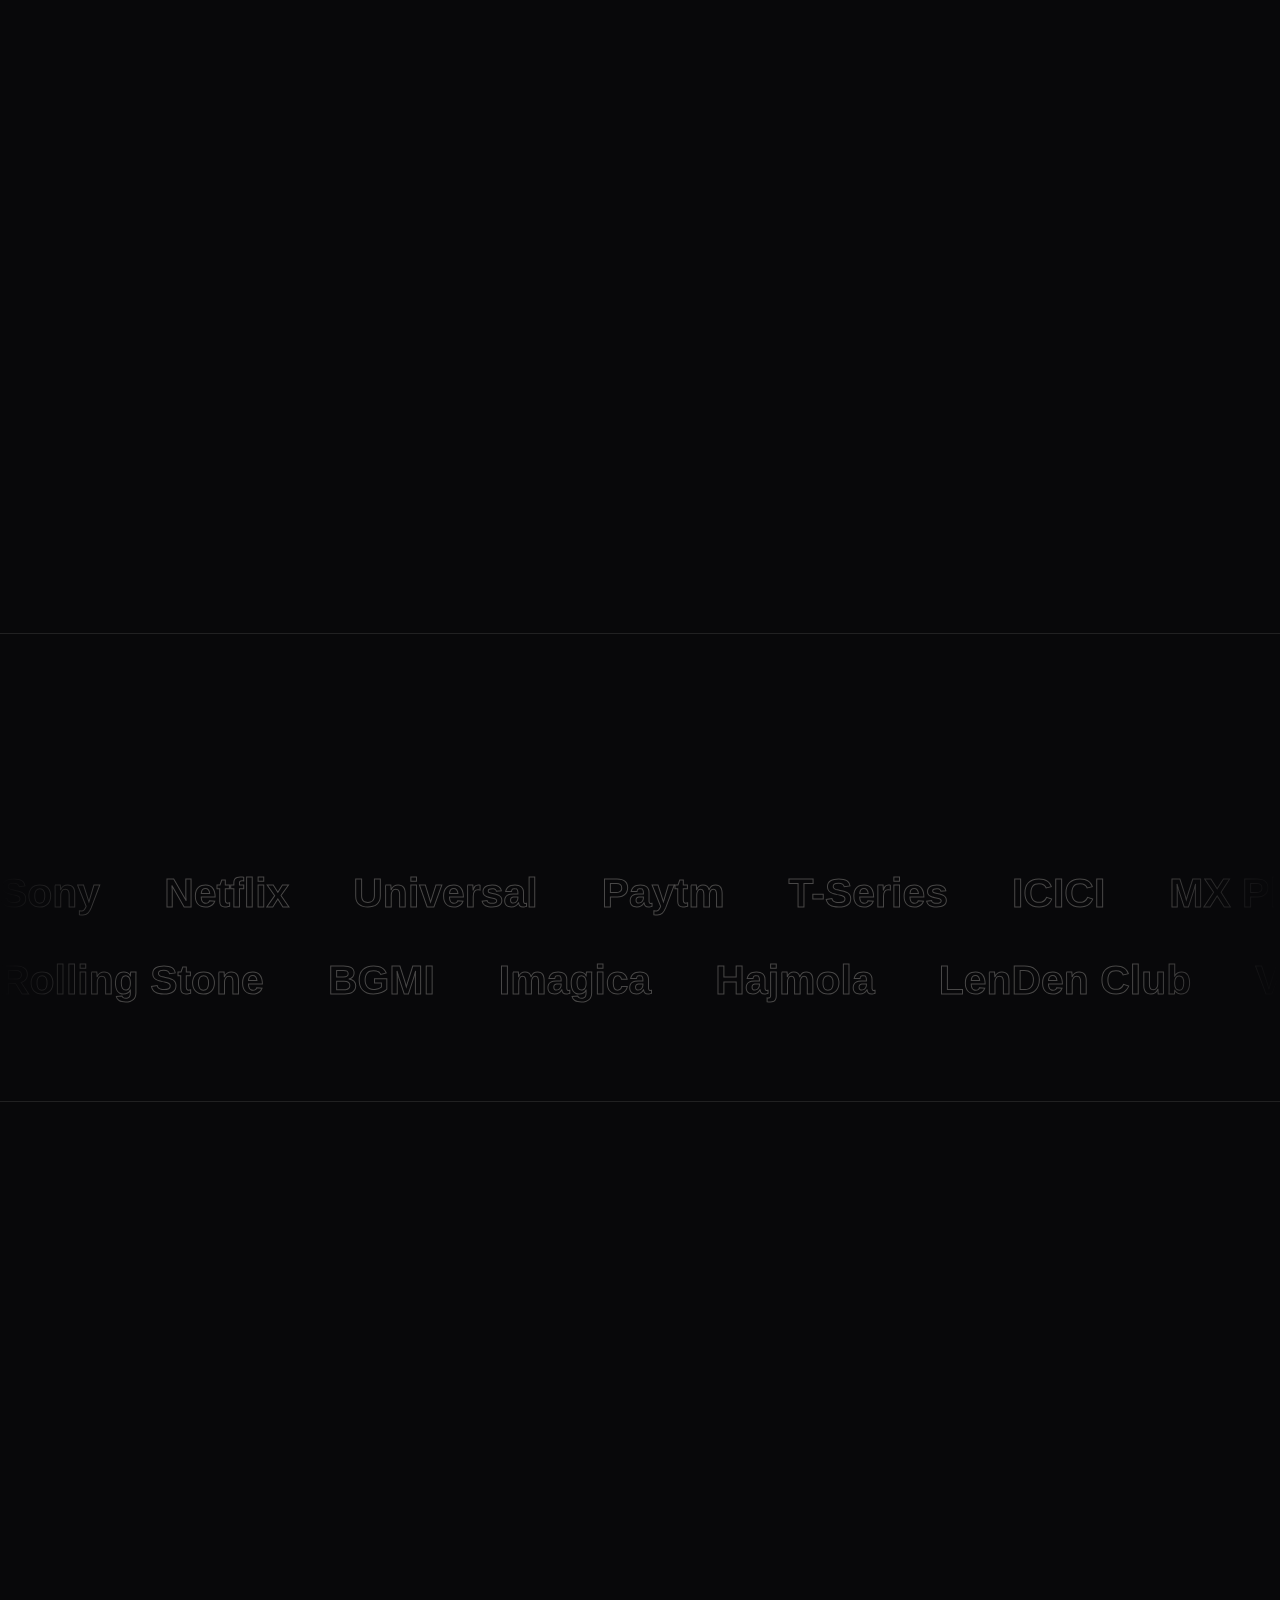
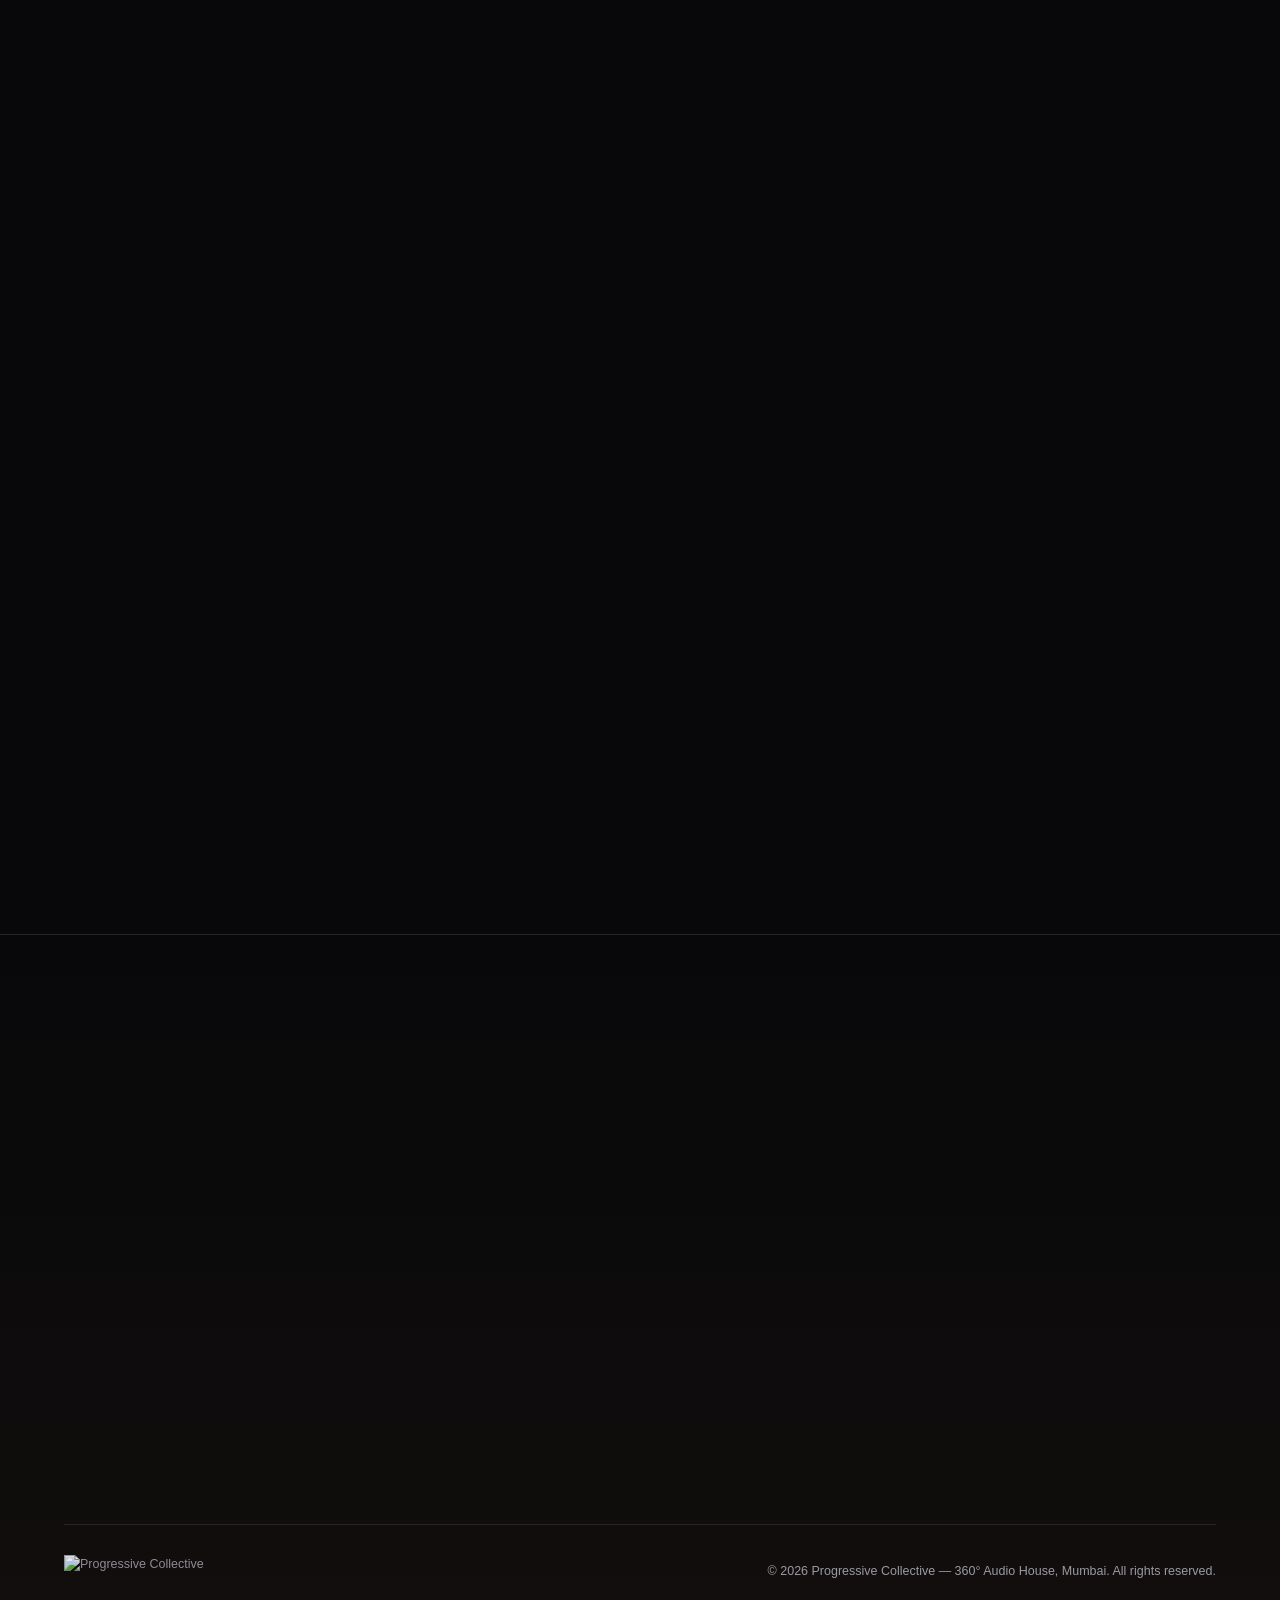
==== commit d99ffab5: "Self-host all assets (Sirius): pull images, fonts, and JS off CDNs - assets/img: 13 photos/covers + " ====
--- a/04_build/index.html
+++ b/04_build/index.html
@@ -8,10 +8,7 @@
 <meta property="og:title" content="Progressive Collective — 360° Audio House" />
 <meta property="og:description" content="One stop solution to all your audio needs. Songs, mix, master, sound design, BGM & jingles." />
 <meta property="og:type" content="website" />
-<link rel="icon" href="https://static.wixstatic.com/media/c837a6_518e715277db4a1bb8461e53ca31794b~mv2.png" />
-<link rel="preconnect" href="https://fonts.googleapis.com" />
-<link rel="preconnect" href="https://fonts.gstatic.com" crossorigin />
-<link href="https://fonts.googleapis.com/css2?family=Space+Grotesk:wght@400;500;700&family=Inter:wght@400;500&display=swap" rel="stylesheet" />
+<link rel="icon" type="image/png" href="assets/img/favicon.png" /><link href="assets/fonts/fonts.css" rel="stylesheet" />
 <style>
 :root{
   --void:#08080A; --ink:#101013; --ink2:#16161a;
@@ -181,7 +178,7 @@
 
 <nav class="nav" id="nav">
   <a class="logo" href="#top">
-    <img src="https://static.wixstatic.com/media/21512f_13760b71e16242368ba3a5d3de8322ea~mv2.png" alt="Progressive Collective logo" />
+    <img src="assets/img/pclogo.png" alt="Progressive Collective logo" />
     <b>Progressive Collective</b>
   </a>
   <div class="nav-links">
@@ -195,7 +192,7 @@
 <!-- HERO -->
 <header class="hero" id="top">
   <div class="hero-bg" id="heroBg">
-    <img src="https://static.wixstatic.com/media/11062b_d8286a39310944e984f8cc728423b66a~mv2.jpg" alt="Inside the studio" />
+    <img src="assets/img/11062b_d8286a39310944e984f8cc728423b66a.jpg" alt="Inside the studio" />
   </div>
   <div class="wrap hero-top"><span class="eyebrow" id="heroEyebrow">360° Audio House — Mumbai</span></div>
   <div class="wrap hero-inner">
@@ -221,8 +218,8 @@
 <section class="mm" id="work">
   <div class="mm-stage">
     <div class="mm-media">
-      <img id="mmA" src="https://static.wixstatic.com/media/21512f_0c489744524c48f09333e5479c34276e~mv2.jpg" alt="Audio equipment" style="opacity:.34" />
-      <img id="mmB" src="https://static.wixstatic.com/media/21512f_9aed7df633564f9f96cf1222cc7e5997~mv2.jpg" alt="Turntable" style="opacity:0" />
+      <img id="mmA" src="assets/img/21512f_0c489744524c48f09333e5479c34276e.jpg" alt="Audio equipment" style="opacity:.34" />
+      <img id="mmB" src="assets/img/21512f_9aed7df633564f9f96cf1222cc7e5997.jpg" alt="Turntable" style="opacity:0" />
     </div>
     <div class="wrap mm-inner">
       <span class="eyebrow">01 — Mix &amp; Master</span>
@@ -252,13 +249,13 @@
 <section class="sec rel" id="releases">
   <div class="wrap"><div class="sec-head reveal"><span class="num">03</span><h2>Releases</h2></div></div>
   <div class="rel-track-wrap"><div class="wrap"><div class="rel-track" id="relTrack">
-    <a class="card" href="https://open.spotify.com/album/7bttEHXehaewiCtcBYkOTD" target="_blank" rel="noopener"><div class="cov"><img loading="lazy" src="https://static.wixstatic.com/media/c4ba9e_9a4c066376e043e584360c59c8d1cfce~mv2.jpg" alt="The Human Form" /></div><div class="meta"><h3>The Human Form</h3><div class="ar">Smoked The Ghost</div><p>Alt hip hop. Mixed by us, mastered by John Davis (Gorillaz).</p><span class="play">Play on Spotify</span></div></a>
-    <a class="card" href="https://open.spotify.com/track/374eETqLKuS7cZZAYmUfZP" target="_blank" rel="noopener"><div class="cov"><img loading="lazy" src="https://static.wixstatic.com/media/c4ba9e_f075af11d1aa4f1fae02e5e967cf63ee~mv2.jpg" alt="Khwab" /></div><div class="meta"><h3>Khwab</h3><div class="ar">Unluve &amp; Jeevana</div><p>Synth rock / shoegaze EP. Recorded, mixed, mastered. Exec. Sahir.</p><span class="play">Play on Spotify</span></div></a>
-    <a class="card" href="https://open.spotify.com/track/7LF8mB88sMTInokW8yFy7W" target="_blank" rel="noopener"><div class="cov"><img loading="lazy" src="https://static.wixstatic.com/media/c4ba9e_7fba49454fe4481c890304dcd8b9f01c~mv2.jpg" alt="Hazir" /></div><div class="meta"><h3>Hazir</h3><div class="ar">Sahir &amp; Mr. Doss</div><p>Funky disco EP. Released by Times Music India.</p><span class="play">Play on Spotify</span></div></a>
-    <a class="card" href="https://open.spotify.com/album/35BVRYavMYYuvqAqZvED4Z" target="_blank" rel="noopener"><div class="cov"><img loading="lazy" src="https://static.wixstatic.com/media/c4ba9e_ca365fc20144493b9450dfd9214114cb~mv2.jpg" alt="HYP3R" /></div><div class="meta"><h3>HYP3R</h3><div class="ar">Darcy</div><p>Alt trap / rage / rap album. Mixed, mastered, exec. Sahir.</p><span class="play">Play on Spotify</span></div></a>
-    <a class="card" href="https://open.spotify.com/album/4zDzdD7L7Asd2w5JWRImbQ" target="_blank" rel="noopener"><div class="cov"><img loading="lazy" src="https://static.wixstatic.com/media/c4ba9e_7e2933e137094a8e8781e730bf78be7d~mv2.jpg" alt="Shelter" /></div><div class="meta"><h3>Shelter</h3><div class="ar">Pyrx &amp; Sahir</div><p>Future hip hop. Produced &amp; mixed by us; mastered at Space Cat.</p><span class="play">Play on Spotify</span></div></a>
-    <a class="card" href="https://open.spotify.com/track/6Wg2Mw9XxMuxQ0KNESg99I" target="_blank" rel="noopener"><div class="cov"><img loading="lazy" src="https://static.wixstatic.com/media/c4ba9e_77efc1116b44461fb7f2cfea1a38c248~mv2.jpg" alt="Beqaabu" /></div><div class="meta"><h3>Beqaabu</h3><div class="ar">Boys from Mars</div><p>Chill pop R&amp;B. Mixed by Progressive Collective.</p><span class="play">Play on Spotify</span></div></a>
-    <a class="card" href="https://open.spotify.com/track/2YdvdyFsQOvOUlYiROcugL" target="_blank" rel="noopener"><div class="cov"><img loading="lazy" src="https://static.wixstatic.com/media/c4ba9e_648c02222e1d4244b227d2b30b112016~mv2.jpg" alt="Tyaag" /></div><div class="meta"><h3>Tyaag</h3><div class="ar">Maharya</div><p>Hardcore hip hop / rap. Azadi Records. Mixed &amp; mastered by us.</p><span class="play">Play on Spotify</span></div></a>
+    <a class="card" href="https://open.spotify.com/album/7bttEHXehaewiCtcBYkOTD" target="_blank" rel="noopener"><div class="cov"><img loading="lazy" src="assets/img/c4ba9e_9a4c066376e043e584360c59c8d1cfce.jpg" alt="The Human Form" /></div><div class="meta"><h3>The Human Form</h3><div class="ar">Smoked The Ghost</div><p>Alt hip hop. Mixed by us, mastered by John Davis (Gorillaz).</p><span class="play">Play on Spotify</span></div></a>
+    <a class="card" href="https://open.spotify.com/track/374eETqLKuS7cZZAYmUfZP" target="_blank" rel="noopener"><div class="cov"><img loading="lazy" src="assets/img/c4ba9e_f075af11d1aa4f1fae02e5e967cf63ee.jpg" alt="Khwab" /></div><div class="meta"><h3>Khwab</h3><div class="ar">Unluve &amp; Jeevana</div><p>Synth rock / shoegaze EP. Recorded, mixed, mastered. Exec. Sahir.</p><span class="play">Play on Spotify</span></div></a>
+    <a class="card" href="https://open.spotify.com/track/7LF8mB88sMTInokW8yFy7W" target="_blank" rel="noopener"><div class="cov"><img loading="lazy" src="assets/img/c4ba9e_7fba49454fe4481c890304dcd8b9f01c.jpg" alt="Hazir" /></div><div class="meta"><h3>Hazir</h3><div class="ar">Sahir &amp; Mr. Doss</div><p>Funky disco EP. Released by Times Music India.</p><span class="play">Play on Spotify</span></div></a>
+    <a class="card" href="https://open.spotify.com/album/35BVRYavMYYuvqAqZvED4Z" target="_blank" rel="noopener"><div class="cov"><img loading="lazy" src="assets/img/c4ba9e_ca365fc20144493b9450dfd9214114cb.jpg" alt="HYP3R" /></div><div class="meta"><h3>HYP3R</h3><div class="ar">Darcy</div><p>Alt trap / rage / rap album. Mixed, mastered, exec. Sahir.</p><span class="play">Play on Spotify</span></div></a>
+    <a class="card" href="https://open.spotify.com/album/4zDzdD7L7Asd2w5JWRImbQ" target="_blank" rel="noopener"><div class="cov"><img loading="lazy" src="assets/img/c4ba9e_7e2933e137094a8e8781e730bf78be7d.jpg" alt="Shelter" /></div><div class="meta"><h3>Shelter</h3><div class="ar">Pyrx &amp; Sahir</div><p>Future hip hop. Produced &amp; mixed by us; mastered at Space Cat.</p><span class="play">Play on Spotify</span></div></a>
+    <a class="card" href="https://open.spotify.com/track/6Wg2Mw9XxMuxQ0KNESg99I" target="_blank" rel="noopener"><div class="cov"><img loading="lazy" src="assets/img/c4ba9e_77efc1116b44461fb7f2cfea1a38c248.jpg" alt="Beqaabu" /></div><div class="meta"><h3>Beqaabu</h3><div class="ar">Boys from Mars</div><p>Chill pop R&amp;B. Mixed by Progressive Collective.</p><span class="play">Play on Spotify</span></div></a>
+    <a class="card" href="https://open.spotify.com/track/2YdvdyFsQOvOUlYiROcugL" target="_blank" rel="noopener"><div class="cov"><img loading="lazy" src="assets/img/c4ba9e_648c02222e1d4244b227d2b30b112016.jpg" alt="Tyaag" /></div><div class="meta"><h3>Tyaag</h3><div class="ar">Maharya</div><p>Hardcore hip hop / rap. Azadi Records. Mixed &amp; mastered by us.</p><span class="play">Play on Spotify</span></div></a>
   </div></div></div>
   <div class="wrap"><p class="rel-hint">Scroll to move through the catalogue →</p></div>
 </section>
@@ -268,9 +265,9 @@
   <div class="wrap">
     <div class="sec-head reveal"><span class="num">04</span><h2>Recent brand work</h2></div>
     <div class="work-grid">
-      <a class="work reveal" href="https://www.youtube.com/watch?v=8HrS8uJXql0" target="_blank" rel="noopener"><img loading="lazy" src="https://static.wixstatic.com/media/c4ba9e_648c02222e1d4244b227d2b30b112016~mv2.jpg" alt="Nippon India" /><div class="lab"><div class="t">Original Song</div><div class="s">Nippon India</div></div></a>
-      <a class="work reveal" href="https://vimeo.com/1165253792" target="_blank" rel="noopener"><img loading="lazy" src="https://static.wixstatic.com/media/c4ba9e_4dd29edaad4f4a5f82feaaaba4aba808~mv2.jpg" alt="Bajaj Broking" /><div class="lab"><div class="t">Sound Design · Mix · Master</div><div class="s">Bajaj Broking</div></div></a>
-      <a class="work reveal" href="https://www.youtube.com/watch?v=4UdPiK7KezU" target="_blank" rel="noopener"><img loading="lazy" src="https://static.wixstatic.com/media/c4ba9e_34cb078268d14f7e8b28cdb5f6c44f16~mv2.jpg" alt="T-Series Musafir" /><div class="lab"><div class="t">Music Production — Musafir</div><div class="s">T-Series · Kaustav</div></div></a>
+      <a class="work reveal" href="https://www.youtube.com/watch?v=8HrS8uJXql0" target="_blank" rel="noopener"><img loading="lazy" src="assets/img/c4ba9e_648c02222e1d4244b227d2b30b112016.jpg" alt="Nippon India" /><div class="lab"><div class="t">Original Song</div><div class="s">Nippon India</div></div></a>
+      <a class="work reveal" href="https://vimeo.com/1165253792" target="_blank" rel="noopener"><img loading="lazy" src="assets/img/c4ba9e_4dd29edaad4f4a5f82feaaaba4aba808.jpg" alt="Bajaj Broking" /><div class="lab"><div class="t">Sound Design · Mix · Master</div><div class="s">Bajaj Broking</div></div></a>
+      <a class="work reveal" href="https://www.youtube.com/watch?v=4UdPiK7KezU" target="_blank" rel="noopener"><img loading="lazy" src="assets/img/c4ba9e_34cb078268d14f7e8b28cdb5f6c44f16.jpg" alt="T-Series Musafir" /><div class="lab"><div class="t">Music Production — Musafir</div><div class="s">T-Series · Kaustav</div></div></a>
     </div>
   </div>
 </section>
@@ -322,15 +319,15 @@
       </div>
     </div>
     <div class="foot-bottom">
-      <img src="https://static.wixstatic.com/media/21512f_13760b71e16242368ba3a5d3de8322ea~mv2.png" alt="Progressive Collective" />
+      <img src="assets/img/pclogo.png" alt="Progressive Collective" />
       <span>© 2026 Progressive Collective — 360° Audio House, Mumbai. All rights reserved.</span>
     </div>
   </div>
 </footer>
 
-<script src="https://cdnjs.cloudflare.com/ajax/libs/gsap/3.12.5/gsap.min.js"></script>
-<script src="https://cdnjs.cloudflare.com/ajax/libs/gsap/3.12.5/ScrollTrigger.min.js"></script>
-<script src="https://cdn.jsdelivr.net/npm/@studio-freight/lenis@1.0.42/dist/lenis.min.js"></script>
+<script src="assets/js/gsap.min.js"></script>
+<script src="assets/js/ScrollTrigger.min.js"></script>
+<script src="assets/js/lenis.min.js"></script>
 <script>
 const reduce = window.matchMedia('(prefers-reduced-motion: reduce)').matches;
 
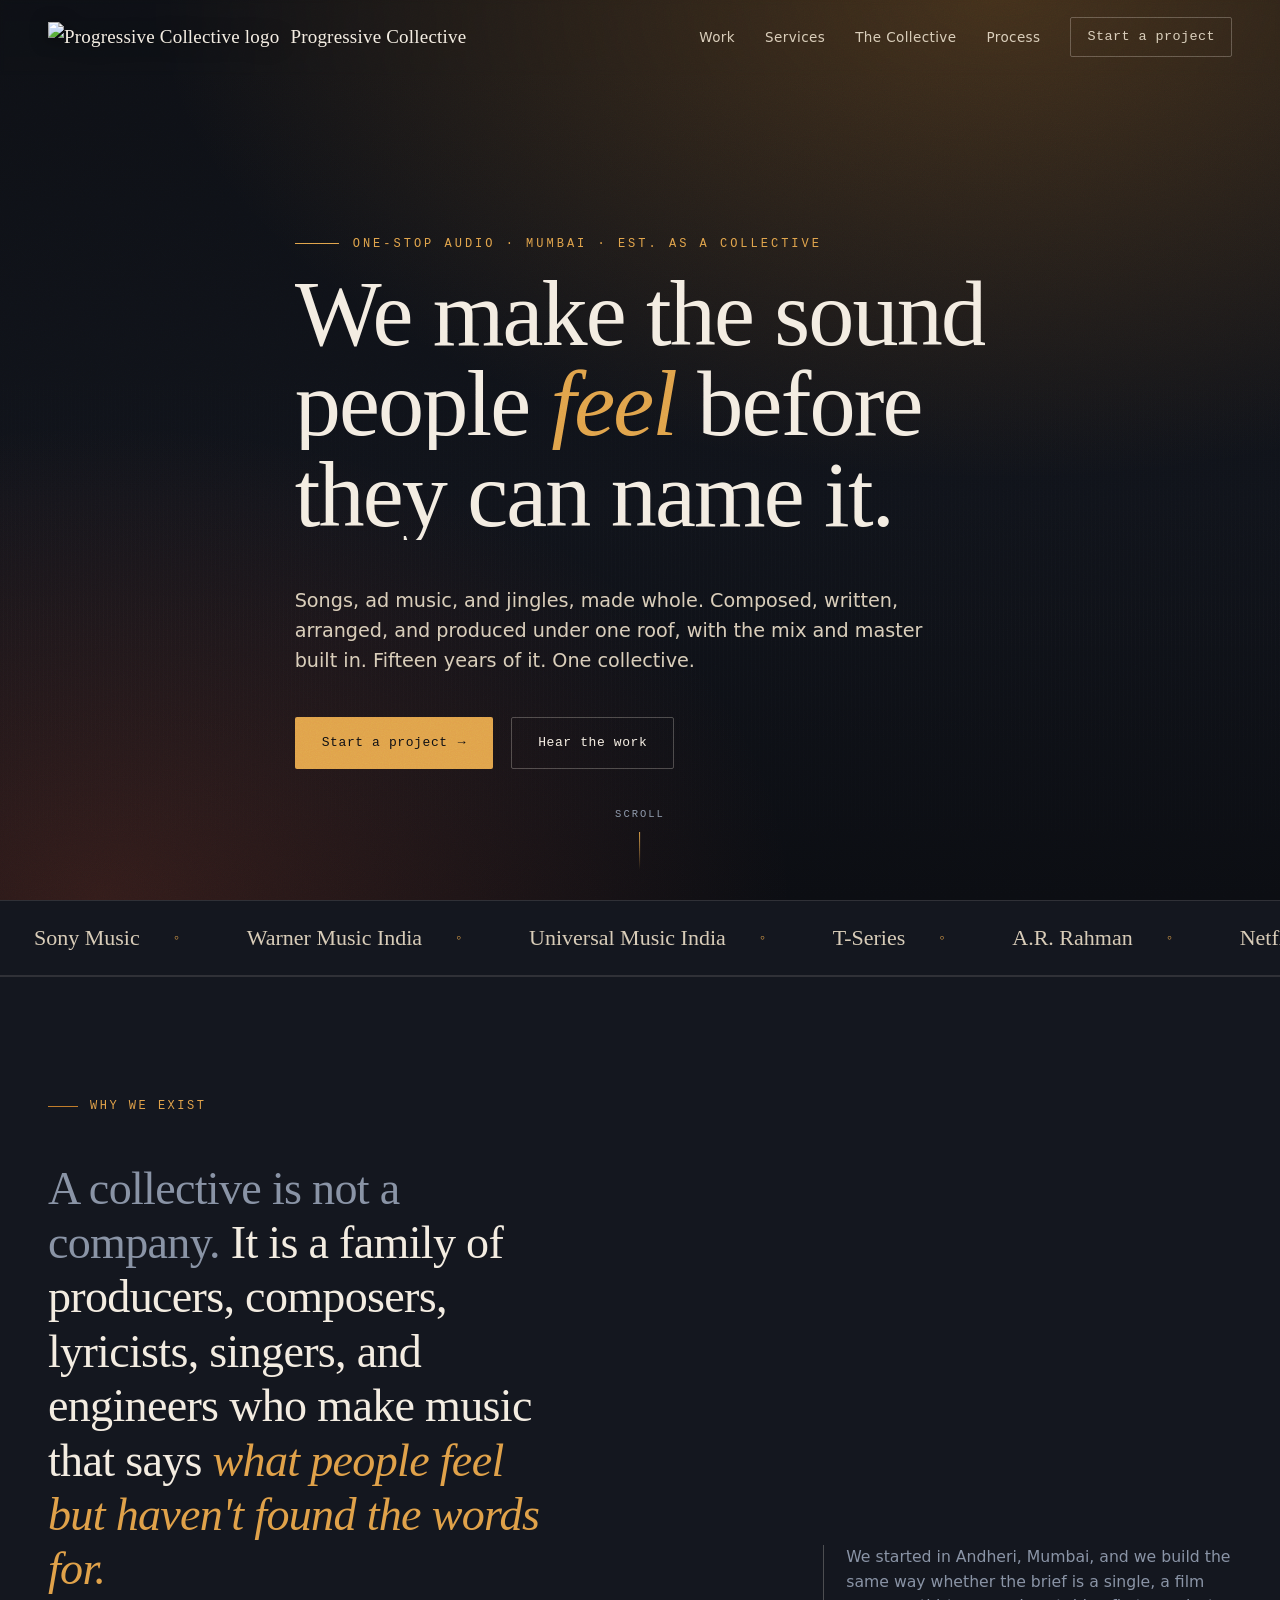
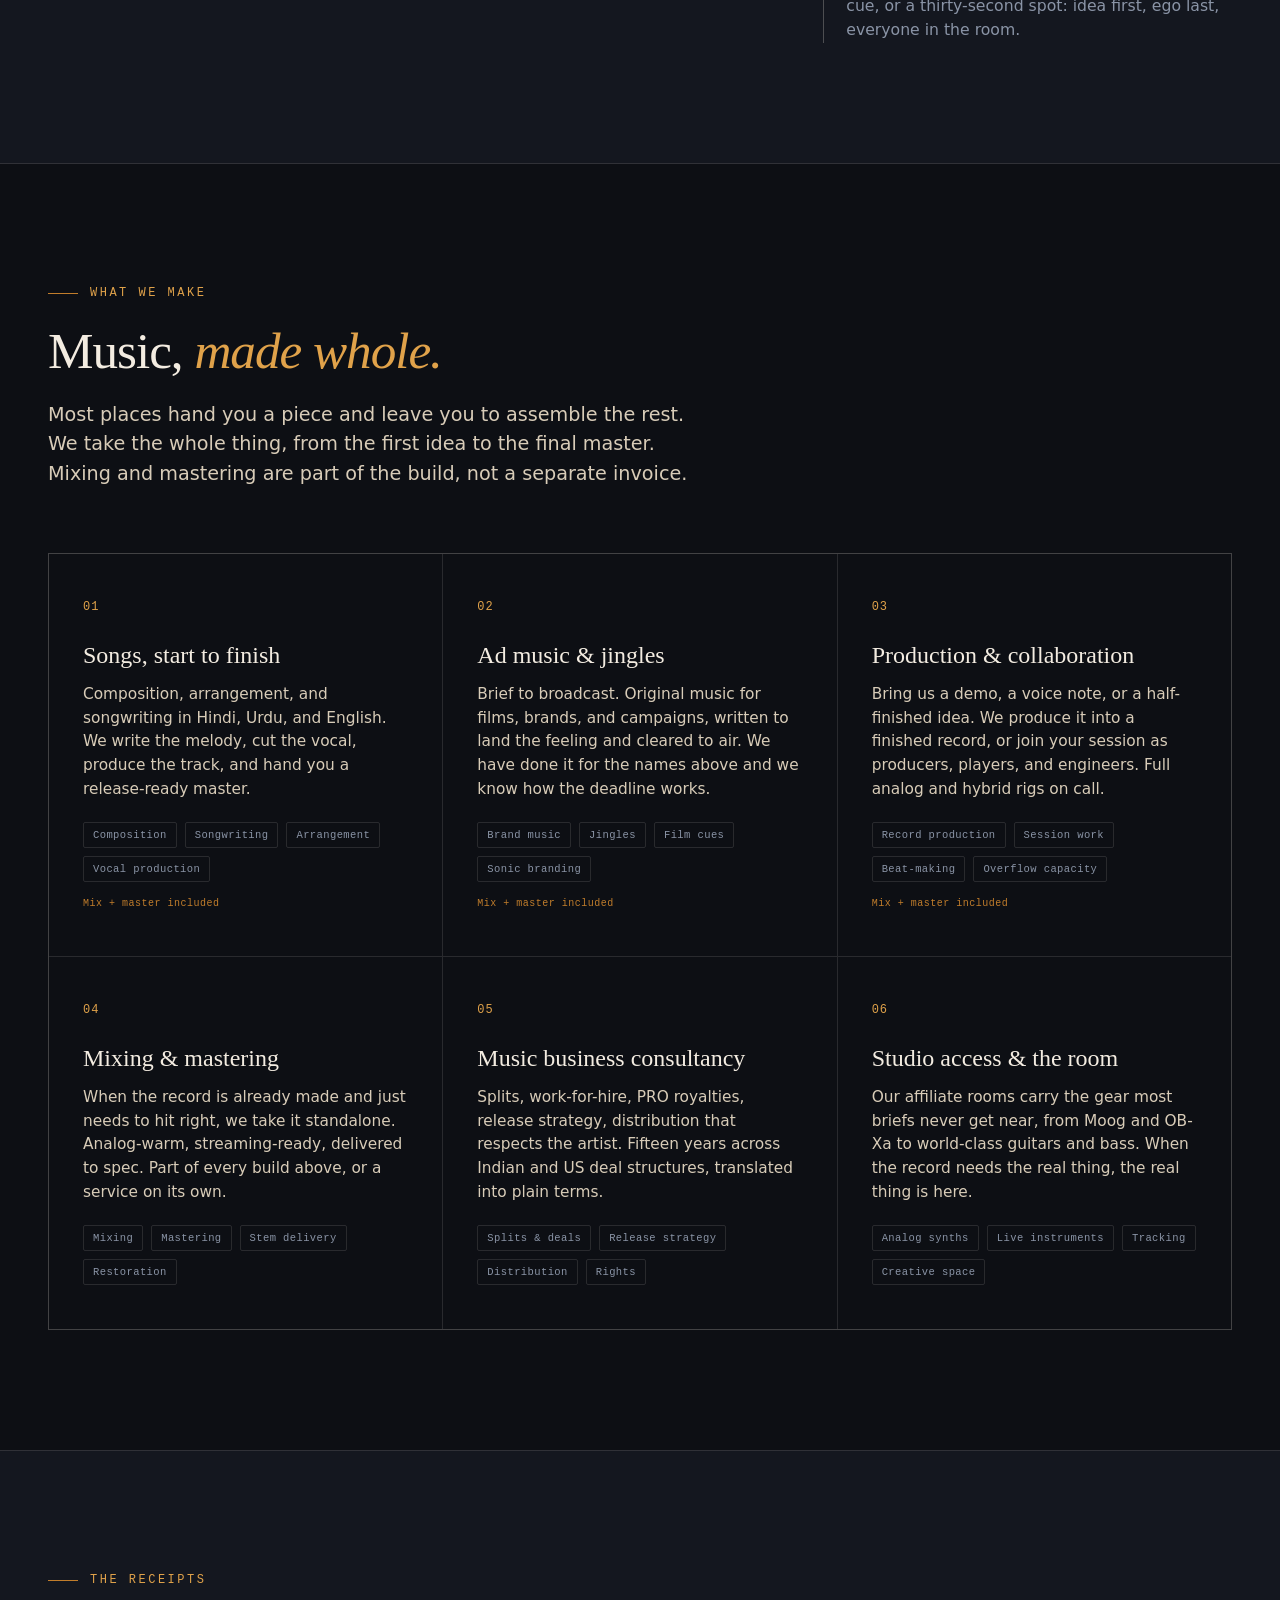
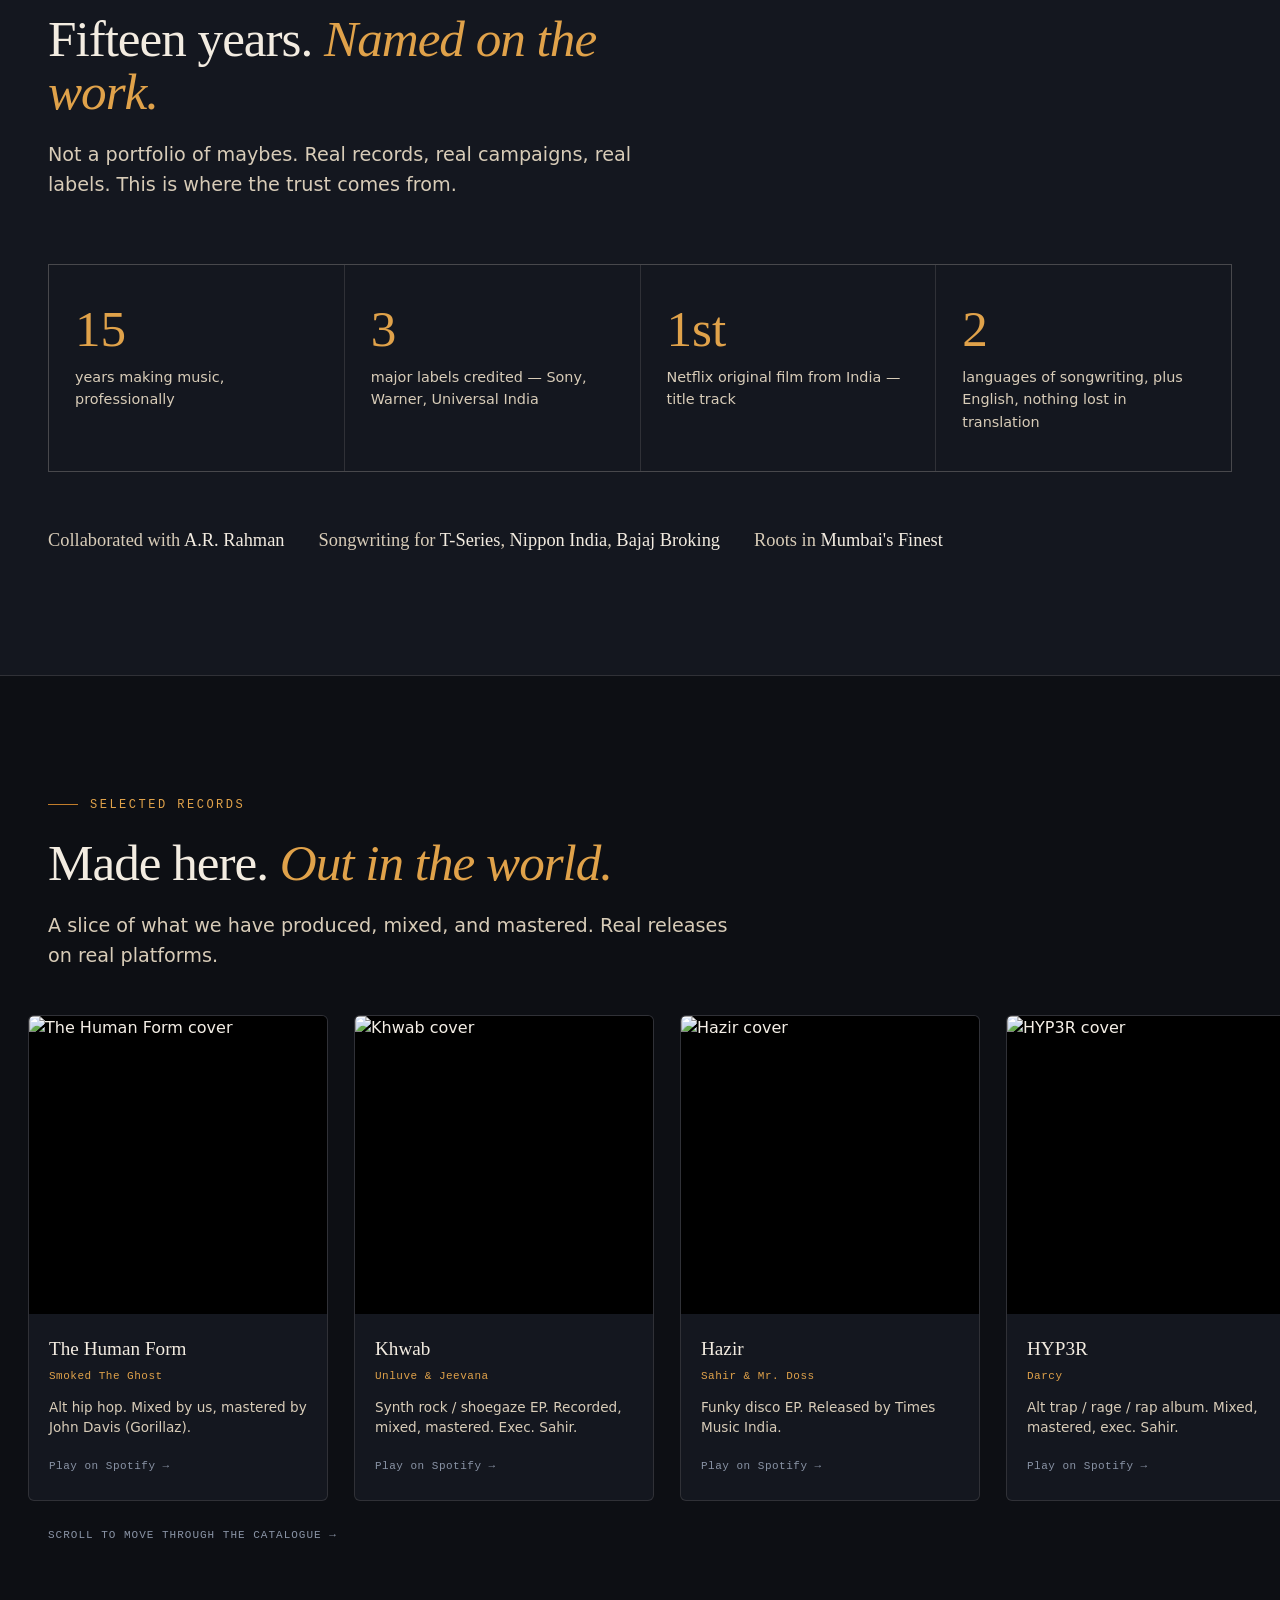
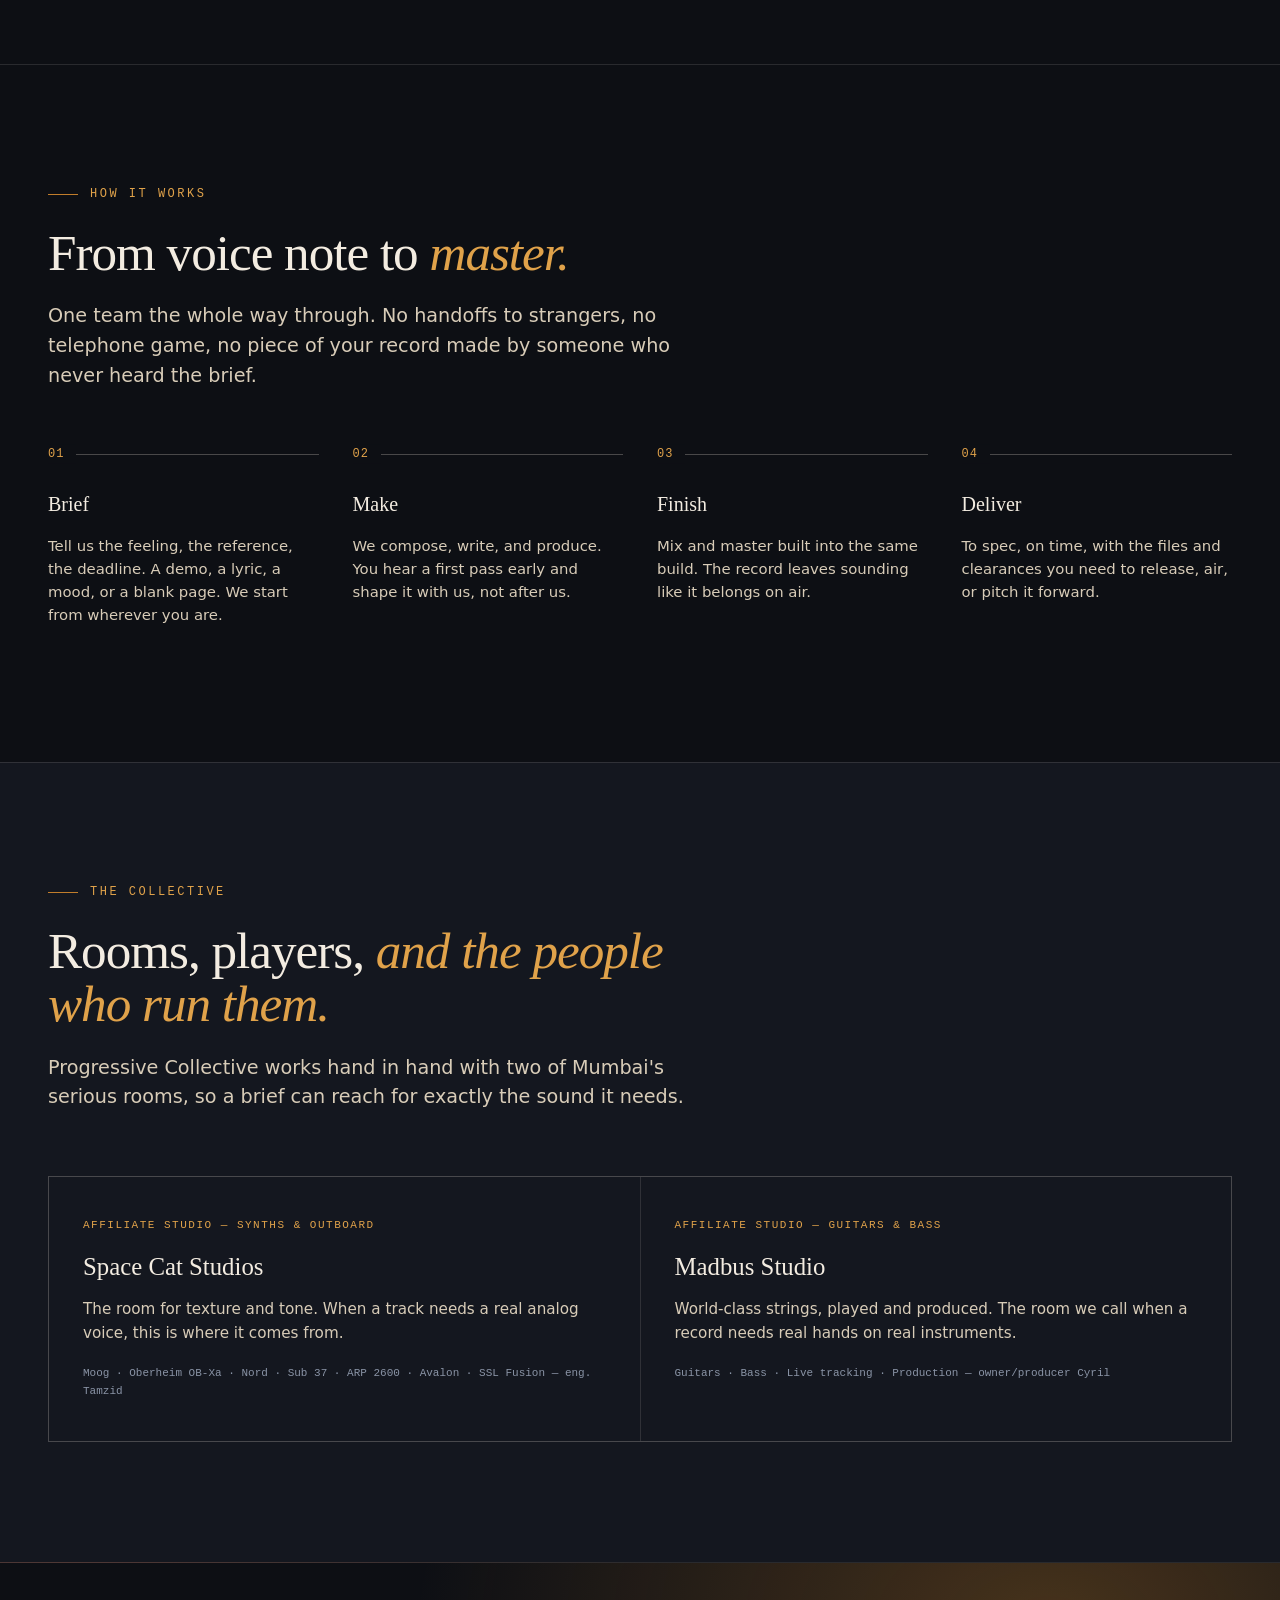
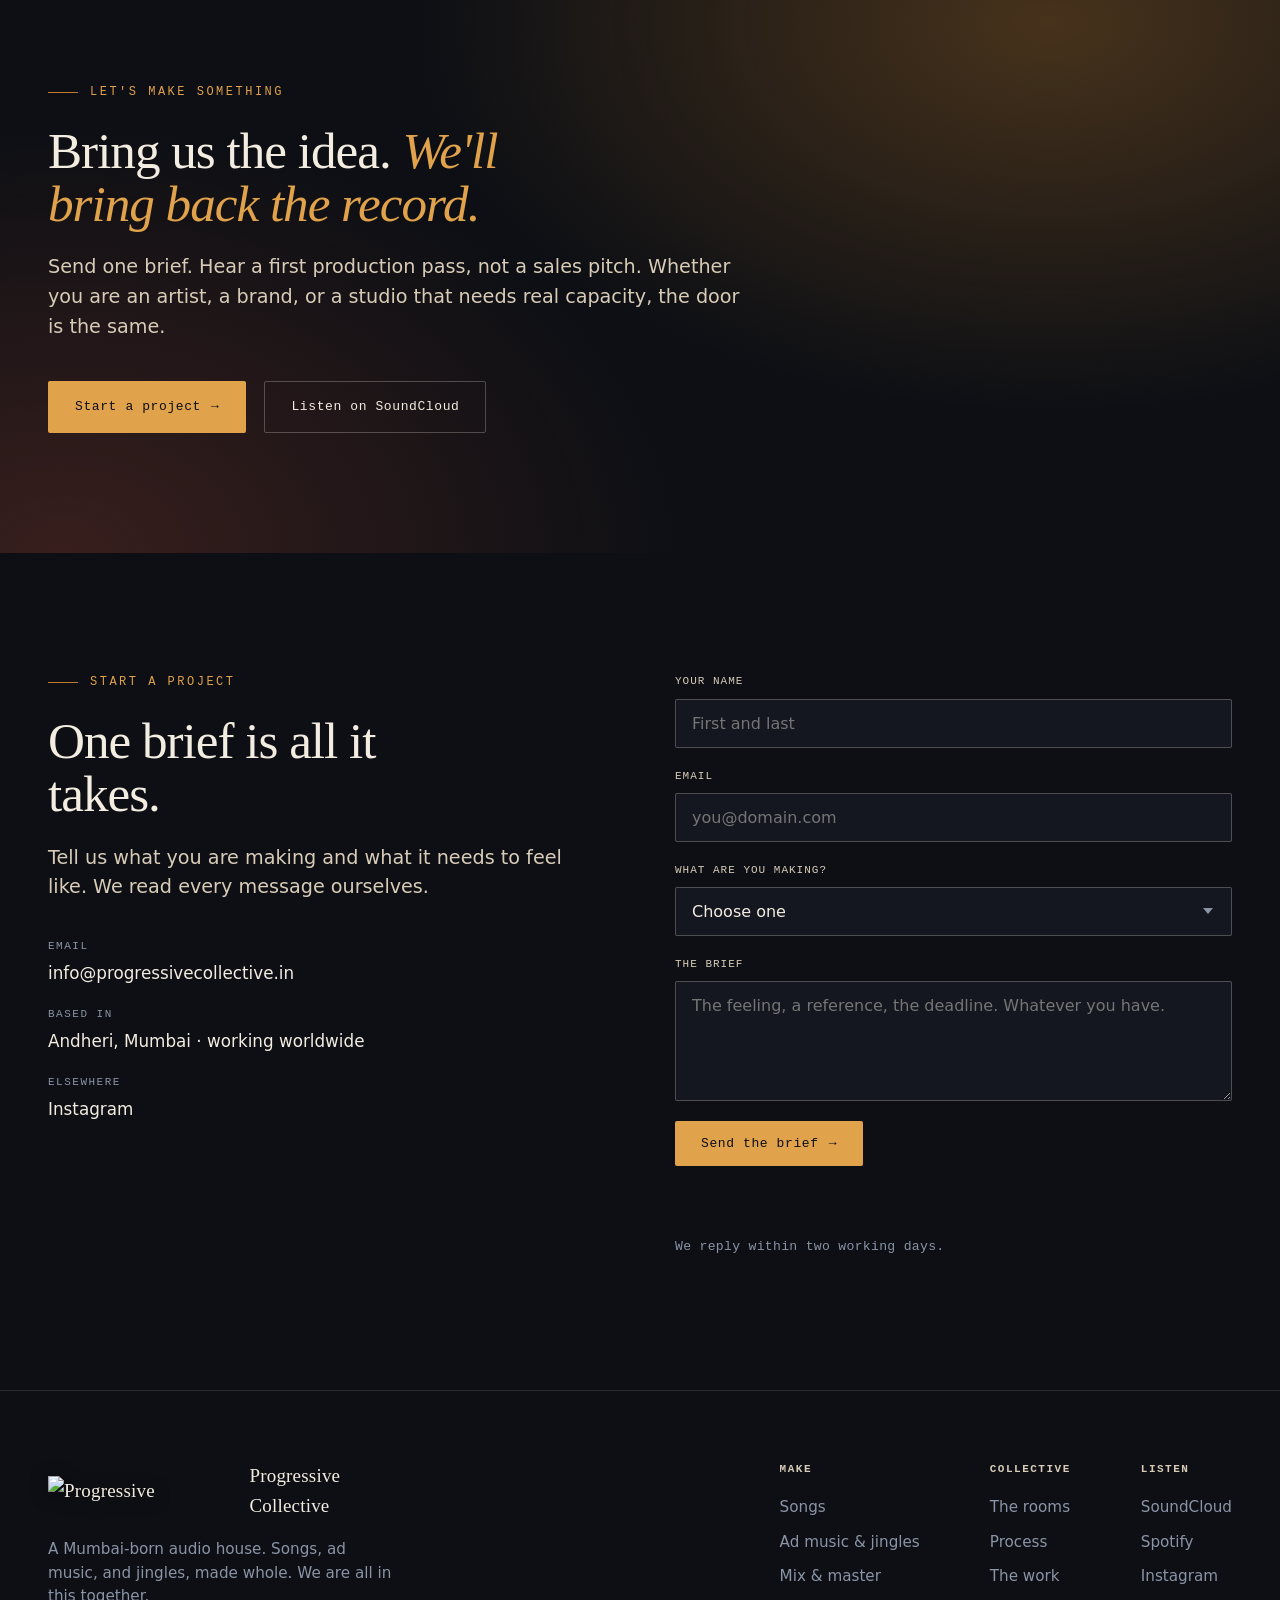
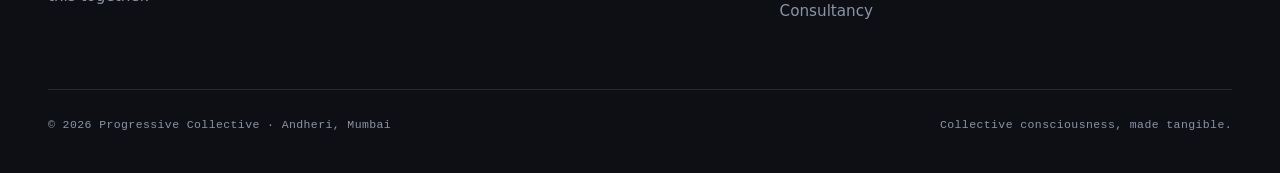
==== commit 206564ac: "v2 rebuild: production-first direction, real-brand palette, logo-animation intro - New direction (Ap" ====
--- a/04_build/index.html
+++ b/04_build/index.html
@@ -2,325 +2,584 @@
 <html lang="en">
 <head>
 <meta charset="UTF-8" />
-<meta name="viewport" content="width=device-width, initial-scale=1" />
-<title>Progressive Collective — 360° Audio House, Mumbai</title>
-<meta name="description" content="Progressive Collective is a 360° audio house in Mumbai. Songs, mix, master, sound design, BGM and jingles — the sound behind Sony, Netflix, T-Series, Paytm and MX Player." />
-<meta property="og:title" content="Progressive Collective — 360° Audio House" />
-<meta property="og:description" content="One stop solution to all your audio needs. Songs, mix, master, sound design, BGM & jingles." />
+<meta name="viewport" content="width=device-width, initial-scale=1.0" />
+<title>Progressive Collective — One-stop audio. Music made whole.</title>
+<meta name="description" content="Progressive Collective is a Mumbai-born audio house. We make songs, ad music, and jingles start to finish — composed, written, produced, mixed, and mastered. Fifteen years, major-label credits, one collective." />
+
 <meta property="og:type" content="website" />
-<link rel="icon" type="image/png" href="assets/img/favicon.png" /><link href="assets/fonts/fonts.css" rel="stylesheet" />
+<meta property="og:title" content="Progressive Collective — Music made whole" />
+<meta property="og:description" content="Songs, ad music, and jingles, start to finish. Composed, written, produced, mixed, mastered. Mumbai-born. Fifteen years. One collective." />
+<meta property="og:url" content="https://progressivecollective.in" />
+<meta property="og:site_name" content="Progressive Collective" />
+<meta property="og:image" content="assets/img/pclogo.png" />
+<meta name="twitter:card" content="summary_large_image" />
+<meta name="twitter:title" content="Progressive Collective — Music made whole" />
+<meta name="twitter:description" content="Songs, ad music, and jingles, start to finish. Composed, written, produced, mixed, mastered." />
+
+<link rel="icon" type="image/png" href="assets/img/favicon.png" />
+<link rel="apple-touch-icon" href="assets/img/pclogo.png" />
+
+<link rel="preload" as="font" type="font/woff2" href="assets/fonts/fraunces-var.woff2" crossorigin />
+<link rel="preload" as="font" type="font/woff2" href="assets/fonts/space-grotesk-var.woff2" crossorigin />
+<link rel="stylesheet" href="assets/fonts/fonts.css" />
+
+<script type="application/ld+json">
+{
+  "@context": "https://schema.org",
+  "@type": "MusicGroup",
+  "name": "Progressive Collective",
+  "url": "https://progressivecollective.in",
+  "description": "A Mumbai-born audio house making songs, ad music, and jingles start to finish — composed, written, produced, mixed, and mastered.",
+  "genre": ["Electronica", "Anti-Pop", "Film Music", "Advertising Music"],
+  "location": { "@type": "Place", "name": "Andheri, Mumbai, India" },
+  "member": { "@type": "MusicGroup", "name": "Progressive Collective — producers, composers, lyricists, singers, engineers" }
+}
+</script>
+<script type="application/ld+json">
+{
+  "@context": "https://schema.org",
+  "@type": "ProfessionalService",
+  "name": "Progressive Collective",
+  "url": "https://progressivecollective.in",
+  "areaServed": ["IN", "US", "Worldwide"],
+  "serviceType": ["Music Production", "Songwriting", "Composition", "Arrangement", "Advertising Music", "Jingles", "Sonic Branding", "Mixing", "Mastering", "Music Business Consultancy"],
+  "description": "One-stop audio services. Music made whole, from first idea to final master."
+}
+</script>
+
 <style>
-:root{
-  --void:#08080A; --ink:#101013; --ink2:#16161a;
-  --line:rgba(255,255,255,.10); --fog:#9A9AA2; --bone:#F4F1EA;
-  --amber:#E8A04B; --amber-deep:#C7761F;
-  --sg:'Space Grotesk',sans-serif; --in:'Inter',sans-serif;
-}
-*{margin:0;padding:0;box-sizing:border-box}
-html{-webkit-font-smoothing:antialiased;text-rendering:optimizeLegibility}
-body{background:var(--void);color:var(--bone);font-family:var(--in);overflow-x:hidden;line-height:1.5}
-a{color:inherit;text-decoration:none}
-img{display:block;max-width:100%}
-::selection{background:var(--amber);color:#000}
-.wrap{max-width:1360px;margin:0 auto;padding:0 clamp(20px,5vw,64px)}
-.eyebrow{font-family:var(--sg);font-size:12px;letter-spacing:.28em;text-transform:uppercase;color:var(--amber);font-weight:500}
-.muted{color:var(--fog)}
-h1,h2,h3{font-family:var(--sg);font-weight:700;line-height:.98;letter-spacing:-.02em}
-
-/* grain + vignette */
-.grain{position:fixed;inset:0;z-index:9998;pointer-events:none;opacity:.045;mix-blend-mode:screen;
- background-image:url("data:image/svg+xml,%3Csvg xmlns='http://www.w3.org/2000/svg' width='120' height='120'%3E%3Cfilter id='n'%3E%3CfeTurbulence type='fractalNoise' baseFrequency='.9' numOctaves='2'/%3E%3C/filter%3E%3Crect width='100%25' height='100%25' filter='url(%23n)'/%3E%3C/svg%3E")}
-.vignette{position:fixed;inset:0;z-index:9997;pointer-events:none;
- background:radial-gradient(120% 90% at 50% 20%,transparent 55%,rgba(0,0,0,.55) 100%)}
-
-/* nav */
-.nav{position:fixed;top:0;left:0;right:0;z-index:100;display:flex;align-items:center;justify-content:space-between;
- padding:18px clamp(20px,5vw,64px);transition:background .4s,backdrop-filter .4s,border-color .4s;border-bottom:1px solid transparent}
-.nav.scrolled{background:rgba(8,8,10,.72);backdrop-filter:blur(14px);border-bottom:1px solid var(--line)}
-.nav .logo{display:flex;align-items:center;gap:12px}
-.nav .logo img{height:40px;width:auto;filter:drop-shadow(0 2px 8px rgba(0,0,0,.5))}
-.nav .logo b{font-family:var(--sg);font-weight:700;font-size:15px;letter-spacing:.14em;text-transform:uppercase}
-.nav-links{display:flex;gap:30px;align-items:center}
-.nav-links a{font-family:var(--sg);font-size:13px;letter-spacing:.12em;text-transform:uppercase;color:var(--fog);transition:color .25s}
-.nav-links a:hover{color:var(--bone)}
-.btn{font-family:var(--sg);font-size:13px;letter-spacing:.08em;text-transform:uppercase;display:inline-flex;align-items:center;gap:9px;
- padding:12px 22px;border-radius:4px;border:1px solid var(--amber);color:var(--amber);transition:.3s;cursor:pointer;background:none}
-.btn:hover{background:var(--amber);color:#000}
-.btn.solid{background:var(--amber);color:#000;border-color:var(--amber)}
-.btn.solid:hover{background:var(--amber-deep);border-color:var(--amber-deep);color:#000}
-.btn.ghost{border-color:var(--line);color:var(--bone)}
-.btn.ghost:hover{border-color:var(--bone);background:var(--bone);color:#000}
-.menu-btn{display:none;font-family:var(--sg);letter-spacing:.1em;text-transform:uppercase;font-size:12px;background:none;border:1px solid var(--line);color:var(--bone);padding:10px 14px;border-radius:4px}
-
-/* hero */
-.hero{position:relative;min-height:100svh;display:flex;flex-direction:column;justify-content:flex-end;overflow:hidden}
-.hero-bg{position:absolute;inset:-8% 0 0 0;z-index:0;will-change:transform}
-.hero-bg img{width:100%;height:116%;object-fit:cover;opacity:.42;filter:grayscale(.25) contrast(1.05)}
-.hero-bg::after{content:"";position:absolute;inset:0;background:linear-gradient(180deg,rgba(8,8,10,.65) 0%,rgba(8,8,10,.2) 40%,var(--void) 96%)}
-.hero-inner{position:relative;z-index:2;padding-bottom:clamp(40px,7vw,90px)}
-.hero h1{font-size:clamp(52px,12.5vw,208px);letter-spacing:-.03em}
-.hero h1 .ln{display:block;overflow:hidden}
-.hero h1 .ln span{display:block;transform:translateY(102%)}
-.hero-sub{max-width:620px;margin:26px 0 30px;font-size:clamp(15px,1.5vw,19px);color:#d9d6cf}
-.hero-cta{display:flex;gap:14px;flex-wrap:wrap}
-.hero-top{position:relative;z-index:2;padding-top:130px;flex:1;display:flex;align-items:flex-start}
-.hero-top .eyebrow{opacity:0}
-/* ticker */
-.ticker{position:relative;z-index:2;border-top:1px solid var(--line);border-bottom:1px solid var(--line);margin-top:clamp(30px,5vw,60px);overflow:hidden;background:rgba(0,0,0,.25)}
-.ticker-row{display:flex;gap:56px;padding:16px 0;white-space:nowrap;width:max-content;animation:slide 32s linear infinite}
-.ticker-row span{font-family:var(--sg);font-size:14px;letter-spacing:.2em;text-transform:uppercase;color:var(--fog)}
-.ticker-row span::after{content:"◆";margin-left:56px;color:var(--amber);font-size:8px;vertical-align:middle}
-@keyframes slide{to{transform:translateX(-50%)}}
-
-/* section shells */
-section{position:relative}
-.sec{padding:clamp(80px,12vw,170px) 0}
-.sec-head{display:flex;align-items:baseline;gap:20px;margin-bottom:clamp(34px,5vw,60px)}
-.sec-head .num{font-family:var(--sg);font-size:14px;color:var(--amber);letter-spacing:.1em}
-.sec-head h2{font-size:clamp(30px,5.4vw,74px)}
-.reveal{opacity:0;transform:translateY(34px)}
-
-/* mix & master pinned */
-.mm{height:200vh;position:relative}
-.mm-stage{position:sticky;top:0;height:100svh;display:flex;align-items:center;overflow:hidden}
-.mm-media{position:absolute;inset:0;z-index:0}
-.mm-media img{width:100%;height:100%;object-fit:cover;opacity:.34;filter:grayscale(.3) contrast(1.05);position:absolute;inset:0;transition:opacity .6s}
-.mm-media::after{content:"";position:absolute;inset:0;background:radial-gradient(90% 80% at 30% 50%,rgba(8,8,10,.55),var(--void))}
-.mm-inner{position:relative;z-index:2;width:100%}
-.mm h2{font-size:clamp(44px,10vw,150px)}
-.mm h2 .b{color:var(--fog);transition:color .5s}
-.mm h2 .b.on{color:var(--bone)}
-.mm p{max-width:520px;margin:26px 0 28px;color:#d9d6cf;font-size:clamp(15px,1.4vw,18px)}
-
-/* services */
-.svc{border-top:1px solid var(--line)}
-.svc-row{display:grid;grid-template-columns:70px 1fr auto;gap:28px;align-items:center;padding:30px 0;border-bottom:1px solid var(--line);cursor:default;transition:padding .35s,background .35s}
-.svc-row:hover{padding-left:16px;padding-right:16px;background:linear-gradient(90deg,rgba(232,160,75,.06),transparent)}
-.svc-row .sn{font-family:var(--sg);color:var(--amber);font-size:15px}
-.svc-row h3{font-size:clamp(22px,3.4vw,40px);font-weight:500;transition:color .3s}
-.svc-row:hover h3{color:var(--amber)}
-.svc-row p{color:var(--fog);max-width:360px;font-size:14px;text-align:right}
-
-/* releases horizontal */
-.rel{overflow:hidden}
-.rel-track-wrap{position:relative}
-.rel-track{display:flex;gap:26px;padding:8px 0 8px;will-change:transform}
-.card{flex:0 0 clamp(240px,26vw,330px);background:var(--ink);border:1px solid var(--line);border-radius:6px;overflow:hidden;transition:transform .4s,border-color .4s}
-.card:hover{transform:translateY(-8px);border-color:rgba(232,160,75,.5)}
-.card .cov{aspect-ratio:1;overflow:hidden;background:#000}
-.card .cov img{width:100%;height:100%;object-fit:cover;transition:transform .6s,filter .6s;filter:grayscale(.15)}
-.card:hover .cov img{transform:scale(1.06);filter:none}
-.card .meta{padding:18px 18px 20px}
-.card .meta h3{font-size:19px;font-weight:500}
-.card .meta .ar{color:var(--amber);font-size:13px;font-family:var(--sg);letter-spacing:.05em;margin-top:4px}
-.card .meta p{color:var(--fog);font-size:12.5px;margin-top:10px;line-height:1.45}
-.card .play{margin-top:14px;font-family:var(--sg);font-size:11px;letter-spacing:.18em;text-transform:uppercase;color:var(--bone);display:inline-flex;gap:8px;align-items:center}
-.card .play::before{content:"▶";color:var(--amber);font-size:9px}
-.rel-hint{font-family:var(--sg);font-size:12px;letter-spacing:.15em;text-transform:uppercase;color:var(--fog);margin-top:22px}
-
-/* recent work */
-.work-grid{display:grid;grid-template-columns:repeat(3,1fr);gap:22px}
-.work{position:relative;border-radius:6px;overflow:hidden;border:1px solid var(--line);aspect-ratio:4/3;background:var(--ink)}
-.work img{width:100%;height:100%;object-fit:cover;opacity:.7;transition:.5s;filter:grayscale(.4)}
-.work:hover img{opacity:1;transform:scale(1.05);filter:none}
-.work .lab{position:absolute;left:0;right:0;bottom:0;padding:20px;background:linear-gradient(0deg,rgba(0,0,0,.85),transparent)}
-.work .lab .t{font-family:var(--sg);font-weight:500;font-size:17px}
-.work .lab .s{color:var(--amber);font-size:12px;font-family:var(--sg);letter-spacing:.08em;text-transform:uppercase;margin-top:3px}
-
-/* marquee brands */
-.every{border-top:1px solid var(--line);border-bottom:1px solid var(--line);padding:clamp(50px,7vw,90px) 0;overflow:hidden}
-.every .lead{text-align:center;margin-bottom:40px}
-.every h2{font-size:clamp(28px,5vw,60px)}
-.mq{overflow:hidden;-webkit-mask-image:linear-gradient(90deg,transparent,#000 10%,#000 90%,transparent)}
-.mq-row{display:flex;gap:64px;width:max-content;animation:slide 40s linear infinite}
-.mq-row.rev{animation-direction:reverse;animation-duration:52s}
-.mq-row span{font-family:var(--sg);font-weight:700;font-size:clamp(24px,3.2vw,44px);color:transparent;-webkit-text-stroke:1px rgba(244,241,234,.28);white-space:nowrap;transition:.3s}
-.mq-row span:hover{color:var(--amber);-webkit-text-stroke:1px var(--amber)}
-.mq+.mq{margin-top:26px}
-
-/* testimonials */
-.quotes{display:grid;grid-template-columns:repeat(3,1fr);gap:24px}
-.quote{border:1px solid var(--line);border-radius:6px;padding:36px 30px;background:linear-gradient(180deg,var(--ink),transparent)}
-.quote .q{font-family:var(--sg);font-weight:500;font-size:clamp(20px,2.2vw,27px);line-height:1.25}
-.quote .by{margin-top:20px;color:var(--amber);font-size:13px;font-family:var(--sg);letter-spacing:.06em;text-transform:uppercase}
-.quote .qm{color:var(--amber);font-size:40px;font-family:var(--sg);line-height:0;display:block;height:20px}
-
-/* vision / cta */
-.vision{text-align:center}
-.vision h2{font-size:clamp(30px,6vw,86px);max-width:15ch;margin:0 auto}
-.vision p{max-width:640px;margin:28px auto 0;color:var(--fog);font-size:clamp(15px,1.5vw,19px)}
-
-/* footer / contact */
-footer{border-top:1px solid var(--line);padding:clamp(70px,10vw,120px) 0 40px;background:linear-gradient(180deg,transparent,rgba(232,160,75,.04))}
-.foot-grid{display:grid;grid-template-columns:1.4fr 1fr 1fr;gap:40px;align-items:start}
-.foot-grid h2{font-size:clamp(34px,6vw,76px);letter-spacing:-.03em}
-.foot-grid .flabel{font-family:var(--sg);font-size:12px;letter-spacing:.2em;text-transform:uppercase;color:var(--fog);margin-bottom:14px}
-.foot-grid a.big,.foot-grid p.big{font-family:var(--sg);font-size:clamp(17px,1.6vw,20px);color:var(--bone);display:block;margin-bottom:8px}
-.foot-grid a.big:hover{color:var(--amber)}
-.foot-cta{margin:34px 0 60px;display:flex;gap:14px;flex-wrap:wrap}
-.foot-bottom{display:flex;justify-content:space-between;align-items:center;gap:20px;padding-top:30px;border-top:1px solid var(--line);color:var(--fog);font-size:12.5px;flex-wrap:wrap}
-.foot-bottom img{height:34px;opacity:.9}
-
-@media(max-width:900px){
-  .nav-links{display:none}.menu-btn{display:block}
-  .work-grid,.quotes{grid-template-columns:1fr}
-  .foot-grid{grid-template-columns:1fr;gap:30px}
-  .svc-row{grid-template-columns:40px 1fr;gap:14px}.svc-row p{display:none}
-}
-@media(prefers-reduced-motion:reduce){
-  *{animation-duration:.001s!important;transition-duration:.001s!important}
-  .hero h1 .ln span{transform:none!important}.reveal{opacity:1!important;transform:none!important}
-}
+  :root{
+    --ink:#0d0f14; --ink-2:#14171f;
+    --paper:#f3ece1; --paper-dim:#d8ccb8;
+    --amber:#e0a24a; --amber-deep:#c17d2b; --ember:#d1573b;
+    --mist:#8a94a6;
+    --line:rgba(243,236,225,.12); --line-strong:rgba(243,236,225,.26);
+    --display:"Fraunces", Georgia, serif;
+    --body:"Space Grotesk", system-ui, sans-serif;
+    --mono:"IBM Plex Mono", ui-monospace, monospace;
+    --maxw:1240px;
+  }
+  *{box-sizing:border-box}
+  html{scroll-behavior:smooth}
+  body{margin:0;background:var(--ink);color:var(--paper);font-family:var(--body);font-weight:300;line-height:1.55;-webkit-font-smoothing:antialiased;overflow-x:hidden}
+  ::selection{background:var(--amber);color:var(--ink)}
+  a{color:inherit;text-decoration:none}
+  img{max-width:100%;display:block}
+
+  /* film grain */
+  body::after{content:"";position:fixed;inset:0;z-index:9999;pointer-events:none;opacity:.5;mix-blend-mode:overlay;
+    background-image:url("data:image/svg+xml,%3Csvg xmlns='http://www.w3.org/2000/svg' width='140' height='140'%3E%3Cfilter id='n'%3E%3CfeTurbulence type='fractalNoise' baseFrequency='0.85' numOctaves='3' stitchTiles='stitch'/%3E%3C/filter%3E%3Crect width='100%25' height='100%25' filter='url(%23n)' opacity='0.35'/%3E%3C/svg%3E");}
+
+  .wrap{max-width:var(--maxw);margin:0 auto;padding:0 28px}
+
+  /* ---------- INTRO (logo animation) ---------- */
+  #intro{position:fixed;inset:0;z-index:10000;background:var(--ink);display:flex;align-items:center;justify-content:center;perspective:1600px;
+    transition:transform .95s cubic-bezier(.76,0,.24,1), opacity .6s ease .25s}
+  #intro.done{transform:translateY(-101%);opacity:0;pointer-events:none}
+  #introSvg{width:min(50vh,78vw);height:auto;transform-style:preserve-3d;will-change:transform}
+  #iCircle,#iLine{stroke:var(--paper)}
+  #iCurve{stroke:var(--amber)}
+  #iCurveShadow{stroke:var(--amber);opacity:.14}
+  #iText1,#iText2{font-family:var(--body);font-weight:300;font-size:60px;letter-spacing:.22em;fill:var(--paper);opacity:0}
+  .intro-skip{position:fixed;bottom:26px;right:28px;font-family:var(--mono);font-size:11px;letter-spacing:1px;color:var(--mist);background:none;border:none;cursor:pointer;text-transform:uppercase;z-index:10001}
+  .intro-skip:hover{color:var(--paper)}
+  html:not(.js) #intro{display:none}
+
+  /* ---------- NAV ---------- */
+  header.nav{position:fixed;top:0;left:0;right:0;z-index:200;backdrop-filter:blur(2px);transition:background .4s ease, border-color .4s ease;border-bottom:1px solid transparent}
+  header.nav.scrolled{background:rgba(13,15,20,.82);border-bottom:1px solid var(--line)}
+  .nav-inner{display:flex;align-items:center;justify-content:space-between;height:74px}
+  .brand{display:flex;align-items:center;gap:11px;font-family:var(--display);font-weight:500;font-size:19px;letter-spacing:.2px}
+  .brand img{height:30px;width:auto;filter:drop-shadow(0 2px 8px rgba(0,0,0,.5))}
+  nav.links{display:flex;gap:30px;align-items:center}
+  nav.links a{font-size:13.5px;letter-spacing:.4px;color:var(--paper-dim);transition:color .25s}
+  nav.links a:hover{color:var(--paper)}
+  .nav-cta{font-family:var(--mono);font-size:12px;letter-spacing:.5px;border:1px solid var(--line-strong);padding:9px 16px;border-radius:2px;color:var(--paper);transition:all .25s}
+  .nav-cta:hover{background:var(--amber);border-color:var(--amber);color:var(--ink)}
+  .burger{display:none;background:none;border:none;color:var(--paper);cursor:pointer;padding:8px}
+  .burger svg{width:24px;height:24px}
+
+  /* ---------- HERO ---------- */
+  .hero{position:relative;min-height:100vh;display:flex;flex-direction:column;justify-content:center;padding-top:74px;overflow:hidden}
+  .hero-bg{position:absolute;inset:-10% 0 0;z-index:0;will-change:transform;
+    background:radial-gradient(120% 90% at 78% 8%, rgba(193,125,43,.30), transparent 55%),radial-gradient(90% 80% at 8% 100%, rgba(209,87,59,.20), transparent 60%),linear-gradient(180deg,#0d0f14 0%, #10131a 60%, #0b0d12 100%)}
+  .hero-bg::before{content:"";position:absolute;inset:0;background-image:repeating-linear-gradient(90deg,transparent 0 3px, rgba(243,236,225,.025) 3px 4px);mask-image:linear-gradient(180deg,transparent 40%, black 72%, transparent 100%);opacity:.6}
+  .hero-inner{position:relative;z-index:2}
+  .eyebrow{font-family:var(--mono);font-size:12px;letter-spacing:3px;text-transform:uppercase;color:var(--amber);display:flex;align-items:center;gap:14px;margin-bottom:30px;opacity:0;transform:translateY(14px)}
+  .eyebrow::before{content:"";width:44px;height:1px;background:var(--amber)}
+  h1.hero-h{font-family:var(--display);font-weight:400;font-size:clamp(2.7rem, 7.2vw, 6.4rem);line-height:.98;letter-spacing:-.02em;margin:0 0 30px;max-width:16ch}
+  h1.hero-h em{font-style:italic;color:var(--amber)}
+  .hero-h .l{display:block;overflow:hidden}
+  .hero-h .l span{display:block;transform:translateY(105%)}
+  .hero-sub{font-size:clamp(1.02rem,1.5vw,1.22rem);color:var(--paper-dim);max-width:52ch;font-weight:300;opacity:0;transform:translateY(16px)}
+  .hero-actions{margin-top:42px;display:flex;gap:18px;flex-wrap:wrap;opacity:0;transform:translateY(16px)}
+
+  .btn{font-family:var(--mono);font-size:13px;letter-spacing:.6px;padding:15px 26px;border-radius:2px;cursor:pointer;transition:all .25s;display:inline-flex;align-items:center;gap:10px;border:1px solid transparent}
+  .btn-primary{background:var(--amber);color:var(--ink);font-weight:500}
+  .btn-primary:hover{background:var(--paper);transform:translateY(-2px)}
+  .btn-ghost{border-color:var(--line-strong);color:var(--paper)}
+  .btn-ghost:hover{border-color:var(--amber);color:var(--amber)}
+  .btn .arr{transition:transform .25s}
+  .btn:hover .arr{transform:translateX(4px)}
+
+  .scroll-hint{position:absolute;bottom:30px;left:50%;transform:translateX(-50%);z-index:2;font-family:var(--mono);font-size:10.5px;letter-spacing:2px;color:var(--mist);text-transform:uppercase;display:flex;flex-direction:column;align-items:center;gap:10px}
+  .scroll-hint .bar{width:1px;height:38px;background:linear-gradient(var(--amber),transparent);animation:drop 2.2s ease-in-out infinite}
+  @keyframes drop{0%,100%{opacity:.3;transform:scaleY(.6)}50%{opacity:1;transform:scaleY(1)}}
+
+  /* ---------- CREDITS TICKER ---------- */
+  .ticker{border-top:1px solid var(--line);border-bottom:1px solid var(--line);background:var(--ink-2);padding:20px 0;overflow:hidden;position:relative;z-index:5}
+  .ticker-track{display:flex;white-space:nowrap;width:max-content;animation:scroll-x 34s linear infinite}
+  .ticker:hover .ticker-track{animation-play-state:paused}
+  .ticker-item{font-family:var(--display);font-size:22px;color:var(--paper-dim);padding:0 34px;display:flex;align-items:center;gap:34px}
+  .ticker-item::after{content:"◦";color:var(--amber);font-size:14px}
+  @keyframes scroll-x{from{transform:translateX(0)}to{transform:translateX(-50%)}}
+
+  /* ---------- SECTIONS ---------- */
+  section{position:relative;z-index:5}
+  .sec-pad{padding:120px 0}
+  .sec-head{margin-bottom:64px;max-width:64ch}
+  .sec-eyebrow{font-family:var(--mono);font-size:12px;letter-spacing:2.5px;text-transform:uppercase;color:var(--amber);display:flex;align-items:center;gap:12px;margin-bottom:22px}
+  .sec-eyebrow::before{content:"";width:30px;height:1px;background:var(--amber-deep)}
+  h2{font-family:var(--display);font-weight:400;font-size:clamp(2rem,4vw,3.3rem);line-height:1.04;letter-spacing:-.02em;margin:0 0 22px}
+  h2 em{font-style:italic;color:var(--amber)}
+  .lead{font-size:clamp(1.05rem,1.5vw,1.2rem);color:var(--paper-dim);font-weight:300;max-width:58ch}
+  .reveal{opacity:0;transform:translateY(30px)}
+
+  .manifesto{background:var(--ink-2);border-top:1px solid var(--line);border-bottom:1px solid var(--line)}
+  .manifesto .big{font-family:var(--display);font-weight:400;font-size:clamp(1.7rem,3.6vw,3rem);line-height:1.18;letter-spacing:-.015em;max-width:22ch}
+  .manifesto .big span{color:var(--mist)}
+  .manifesto .big b{font-weight:400;color:var(--amber);font-style:italic}
+  .manifesto-grid{display:grid;grid-template-columns:1.4fr .8fr;gap:60px;align-items:end}
+  .manifesto-note{font-size:.98rem;color:var(--mist);border-left:1px solid var(--line-strong);padding-left:22px}
+
+  .svc-grid{display:grid;grid-template-columns:repeat(3,1fr);gap:1px;background:var(--line);border:1px solid var(--line)}
+  .svc{background:var(--ink);padding:44px 34px;min-height:300px;display:flex;flex-direction:column;transition:background .4s ease;position:relative;overflow:hidden}
+  .svc:hover{background:var(--ink-2)}
+  .svc-num{font-family:var(--mono);font-size:12px;color:var(--amber);letter-spacing:1px;margin-bottom:26px}
+  .svc h3{font-family:var(--display);font-weight:500;font-size:1.5rem;margin:0 0 14px;line-height:1.1}
+  .svc p{font-size:.96rem;color:var(--paper-dim);font-weight:300;margin:0 0 20px}
+  .svc .tags{margin-top:auto;display:flex;flex-wrap:wrap;gap:8px}
+  .svc .tag{font-family:var(--mono);font-size:10.5px;letter-spacing:.4px;color:var(--mist);border:1px solid var(--line);padding:4px 9px;border-radius:2px}
+  .svc .glow{position:absolute;top:-40%;right:-30%;width:60%;height:80%;background:radial-gradient(circle,rgba(224,162,74,.14),transparent 70%);opacity:0;transition:opacity .5s}
+  .svc:hover .glow{opacity:1}
+  .svc .bundled{font-family:var(--mono);font-size:10px;color:var(--amber-deep);letter-spacing:.5px;margin-top:14px}
+
+  .proof{background:var(--ink-2);border-top:1px solid var(--line);border-bottom:1px solid var(--line)}
+  .proof-grid{display:grid;grid-template-columns:repeat(4,1fr);gap:1px;background:var(--line);border:1px solid var(--line);margin-top:8px}
+  .proof-cell{background:var(--ink-2);padding:38px 26px}
+  .proof-cell .n{font-family:var(--display);font-size:clamp(2.2rem,4vw,3.2rem);color:var(--amber);line-height:1;margin-bottom:12px}
+  .proof-cell .k{font-size:.9rem;color:var(--paper-dim);font-weight:300}
+  .credits-line{display:flex;flex-wrap:wrap;gap:14px 34px;margin-top:54px;align-items:center}
+  .credits-line .c{font-family:var(--display);font-size:1.15rem;color:var(--paper-dim)}
+  .credits-line .c em{font-style:normal;color:var(--paper)}
+
+  /* ---------- SELECTED RECORDS (horizontal scroll) ---------- */
+  .records{background:var(--ink);border-bottom:1px solid var(--line);overflow:hidden;padding:120px 0}
+  .records .sec-head{padding:0 28px;max-width:var(--maxw);margin-left:auto;margin-right:auto;margin-bottom:44px}
+  .rec-pin{position:relative}
+  .rec-track{display:flex;gap:26px;padding:0 28px;width:max-content;will-change:transform}
+  .rec-card{flex:0 0 clamp(220px,24vw,300px);background:var(--ink-2);border:1px solid var(--line);border-radius:6px;overflow:hidden;transition:transform .4s ease,border-color .4s ease}
+  .rec-card:hover{transform:translateY(-6px);border-color:var(--line-strong)}
+  .rec-cov{aspect-ratio:1;overflow:hidden;background:#000}
+  .rec-cov img{width:100%;height:100%;object-fit:cover;filter:grayscale(.25) contrast(1.03);transition:transform .6s ease,filter .6s ease}
+  .rec-card:hover .rec-cov img{filter:none;transform:scale(1.05)}
+  .rec-meta{padding:20px 20px 24px}
+  .rec-meta h3{font-family:var(--display);font-weight:500;font-size:1.2rem;margin:0 0 4px}
+  .rec-meta .ar{font-family:var(--mono);font-size:11px;letter-spacing:.5px;color:var(--amber);margin-bottom:12px}
+  .rec-meta p{font-size:.85rem;color:var(--paper-dim);font-weight:300;margin:0 0 14px;line-height:1.5}
+  .rec-meta .play{font-family:var(--mono);font-size:11px;letter-spacing:.5px;color:var(--mist);transition:color .25s}
+  .rec-card:hover .rec-meta .play{color:var(--paper)}
+  .rec-hint{font-family:var(--mono);font-size:11px;letter-spacing:1px;color:var(--mist);text-transform:uppercase;padding:26px 28px 0;max-width:var(--maxw);margin:0 auto}
+
+  .steps{display:grid;grid-template-columns:repeat(4,1fr);gap:34px}
+  .step{position:relative;padding-top:28px;border-top:1px solid var(--line-strong)}
+  .step .s-num{font-family:var(--mono);font-size:12px;color:var(--amber);letter-spacing:1px;position:absolute;top:-1px;left:0;background:var(--ink);padding-right:12px;transform:translateY(-50%)}
+  .step h4{font-family:var(--display);font-weight:500;font-size:1.25rem;margin:6px 0 12px}
+  .step p{font-size:.93rem;color:var(--paper-dim);font-weight:300}
+
+  .roster{background:var(--ink-2);border-top:1px solid var(--line)}
+  .roster-grid{display:grid;grid-template-columns:repeat(2,1fr);gap:1px;background:var(--line);border:1px solid var(--line);margin-top:8px}
+  .rc{background:var(--ink-2);padding:40px 34px}
+  .rc .role{font-family:var(--mono);font-size:11px;letter-spacing:1.5px;text-transform:uppercase;color:var(--amber);margin-bottom:14px}
+  .rc h3{font-family:var(--display);font-weight:500;font-size:1.55rem;margin:0 0 12px}
+  .rc p{font-size:.95rem;color:var(--paper-dim);font-weight:300;margin:0}
+  .rc .gear{margin-top:18px;font-family:var(--mono);font-size:11px;color:var(--mist);line-height:1.7}
+
+  .cta-band{background:radial-gradient(90% 120% at 82% 10%, rgba(193,125,43,.32), transparent 55%),radial-gradient(80% 120% at 5% 100%, rgba(209,87,59,.22), transparent 60%),var(--ink);border-top:1px solid var(--line)}
+  .cta-band h2{max-width:20ch}
+  .cta-band .lead{margin-bottom:40px}
+  .cta-actions{display:flex;gap:18px;flex-wrap:wrap}
+
+  .contact-grid{display:grid;grid-template-columns:1fr 1fr;gap:70px}
+  .contact-left h2{max-width:16ch}
+  .contact-meta{margin-top:36px;display:flex;flex-direction:column;gap:20px}
+  .cm{display:flex;flex-direction:column;gap:5px}
+  .cm .lab{font-family:var(--mono);font-size:11px;letter-spacing:1.5px;text-transform:uppercase;color:var(--mist)}
+  .cm a,.cm span{font-size:1.05rem;color:var(--paper);transition:color .2s}
+  .cm a:hover{color:var(--amber)}
+
+  form{display:flex;flex-direction:column;gap:20px}
+  .field{display:flex;flex-direction:column;gap:8px}
+  .field label{font-family:var(--mono);font-size:11px;letter-spacing:1px;text-transform:uppercase;color:var(--paper-dim)}
+  .field input,.field textarea,.field select{background:var(--ink-2);border:1px solid var(--line-strong);color:var(--paper);font-family:var(--body);font-size:1rem;padding:14px 16px;border-radius:2px;transition:border-color .25s;font-weight:300}
+  .field textarea{resize:vertical;min-height:120px}
+  .field input:focus,.field textarea:focus,.field select:focus{outline:none;border-color:var(--amber)}
+  .field select{appearance:none;background-image:url("data:image/svg+xml,%3Csvg xmlns='http://www.w3.org/2000/svg' width='14' height='14' fill='%238a94a6'%3E%3Cpath d='M7 10L2 4h10z'/%3E%3C/svg%3E");background-repeat:no-repeat;background-position:right 16px center}
+  .form-note{font-size:.82rem;color:var(--mist);font-family:var(--mono);letter-spacing:.3px}
+  button[type=submit]{border:none;width:fit-content}
+  .form-status{font-family:var(--mono);font-size:12.5px;letter-spacing:.4px;min-height:18px}
+  .form-status.ok{color:var(--amber)}
+  .form-status.err{color:var(--ember)}
+
+  footer{border-top:1px solid var(--line);background:var(--ink);padding:70px 0 40px}
+  .foot-top{display:flex;justify-content:space-between;gap:40px;flex-wrap:wrap;margin-bottom:54px}
+  .foot-brand{max-width:34ch}
+  .foot-brand .brand{margin-bottom:18px}
+  .foot-brand p{font-size:.95rem;color:var(--mist);font-weight:300}
+  .foot-cols{display:flex;gap:70px;flex-wrap:wrap}
+  .foot-col h5{font-family:var(--mono);font-size:11px;letter-spacing:1.5px;text-transform:uppercase;color:var(--paper-dim);margin:0 0 18px}
+  .foot-col a{display:block;font-size:.95rem;color:var(--mist);margin-bottom:11px;transition:color .2s}
+  .foot-col a:hover{color:var(--amber)}
+  .foot-bottom{display:flex;justify-content:space-between;gap:20px;flex-wrap:wrap;padding-top:26px;border-top:1px solid var(--line);font-family:var(--mono);font-size:11.5px;color:var(--mist);letter-spacing:.4px}
+
+  @media (max-width:900px){
+    .manifesto-grid{grid-template-columns:1fr;gap:34px;align-items:start}
+    .svc-grid{grid-template-columns:1fr}
+    .proof-grid{grid-template-columns:repeat(2,1fr)}
+    .steps{grid-template-columns:1fr 1fr;gap:34px 28px}
+    .roster-grid{grid-template-columns:1fr}
+    .contact-grid{grid-template-columns:1fr;gap:44px}
+    nav.links{display:none}
+    .burger{display:block}
+    header.nav.open nav.links{display:flex;position:absolute;top:74px;left:0;right:0;flex-direction:column;background:rgba(13,15,20,.97);border-bottom:1px solid var(--line);padding:26px 28px;gap:22px}
+    header.nav.open .nav-cta{display:none}
+    .rec-track{overflow-x:auto;scrollbar-width:none}
+    .rec-track::-webkit-scrollbar{display:none}
+  }
+  @media (max-width:560px){
+    .wrap{padding:0 20px}
+    .sec-pad{padding:84px 0}
+    .proof-grid{grid-template-columns:1fr}
+    .steps{grid-template-columns:1fr}
+    .hero-actions{flex-direction:column;align-items:stretch}
+    .btn{justify-content:center}
+  }
+
+  /* reduced motion: everything visible, no motion */
+  @media (prefers-reduced-motion: reduce){
+    *{animation:none!important;transition:none!important;scroll-behavior:auto!important}
+    body::after{opacity:.28}
+    #intro{display:none}
+    .reveal,.eyebrow,.hero-sub,.hero-actions{opacity:1!important;transform:none!important}
+    .hero-h .l span{transform:none!important}
+  }
 </style>
 </head>
 <body>
-<div class="grain"></div><div class="vignette"></div>
-
-<nav class="nav" id="nav">
-  <a class="logo" href="#top">
-    <img src="assets/img/pclogo.png" alt="Progressive Collective logo" />
-    <b>Progressive Collective</b>
-  </a>
-  <div class="nav-links">
-    <a href="#work">Work</a><a href="#sound">Sound</a><a href="#releases">Releases</a>
-    <a href="#everywhere">Clients</a><a href="#contact">Contact</a>
-    <a href="#contact" class="btn solid">Start a project</a>
-  </div>
-  <button class="menu-btn" onclick="document.querySelector('.nav-links').style.display='flex';this.style.display='none'">Menu</button>
-</nav>
-
-<!-- HERO -->
-<header class="hero" id="top">
-  <div class="hero-bg" id="heroBg">
-    <img src="assets/img/11062b_d8286a39310944e984f8cc728423b66a.jpg" alt="Inside the studio" />
-  </div>
-  <div class="wrap hero-top"><span class="eyebrow" id="heroEyebrow">360° Audio House — Mumbai</span></div>
+
+<!-- ===== INTRO (logo animation) ===== -->
+<div id="intro" aria-hidden="true">
+  <svg id="introSvg" viewBox="0 0 600 760" fill="none">
+    <g id="introMark">
+      <circle id="iCircle" cx="300" cy="290" r="228" fill="none" stroke-width="4" stroke-linecap="round"></circle>
+      <path id="iCurveShadow" d="M300,108 C 378,150 388,255 300,291 C 212,327 222,432 300,474" fill="none" stroke-width="9" stroke-linecap="round" transform="translate(9,7)"></path>
+      <line id="iLine" x1="300" y1="108" x2="300" y2="474" stroke-width="3.4" stroke-linecap="round"></line>
+      <path id="iCurve" d="M300,108 C 378,150 388,255 300,291 C 212,327 222,432 300,474" fill="none" stroke-width="4.6" stroke-linecap="round"></path>
+    </g>
+    <text id="iText1" x="300" y="602" text-anchor="middle">PROGRESSIVE</text>
+    <text id="iText2" x="300" y="680" text-anchor="middle">COLLECTIVE</text>
+  </svg>
+  <button class="intro-skip" id="introSkip">Skip</button>
+</div>
+
+<!-- ===== NAV ===== -->
+<header class="nav" id="nav">
+  <div class="wrap nav-inner">
+    <a href="#top" class="brand"><img src="assets/img/pclogo.png" alt="Progressive Collective logo" />Progressive Collective</a>
+    <nav class="links">
+      <a href="#records">Work</a>
+      <a href="#services">Services</a>
+      <a href="#collective">The Collective</a>
+      <a href="#process">Process</a>
+      <a href="#contact" class="nav-cta">Start a project</a>
+    </nav>
+    <button class="burger" id="burger" aria-label="Menu">
+      <svg viewBox="0 0 24 24" fill="none" stroke="currentColor" stroke-width="1.6"><path d="M3 6h18M3 12h18M3 18h18"/></svg>
+    </button>
+  </div>
+</header>
+
+<!-- ===== HERO ===== -->
+<section class="hero" id="top">
+  <div class="hero-bg" id="heroBg"></div>
   <div class="wrap hero-inner">
-    <h1>
-      <span class="ln"><span>PROGRESSIVE</span></span>
-      <span class="ln"><span>COLLECTIVE</span></span>
+    <div class="eyebrow" id="heroEyebrow">One-stop audio · Mumbai · est. as a collective</div>
+    <h1 class="hero-h">
+      <span class="l"><span>We make the sound</span></span>
+      <span class="l"><span>people <em>feel</em> before</span></span>
+      <span class="l"><span>they can name it.</span></span>
     </h1>
-    <p class="hero-sub">One stop solution to all your audio needs. Songs, mix, master, sound design and the score behind the brands you already know.</p>
-    <div class="hero-cta">
-      <a href="#releases" class="btn solid">Hear our output</a>
-      <a href="#contact" class="btn ghost">Book the studio</a>
-    </div>
-  </div>
-  <div class="ticker">
-    <div class="ticker-row">
-      <span>Sony</span><span>Universal</span><span>Netflix</span><span>Paytm</span><span>T-Series</span><span>MX Player</span><span>Bajaj Broking</span><span>ICICI</span><span>Nippon India</span><span>Rolling Stone</span>
-      <span>Sony</span><span>Universal</span><span>Netflix</span><span>Paytm</span><span>T-Series</span><span>MX Player</span><span>Bajaj Broking</span><span>ICICI</span><span>Nippon India</span><span>Rolling Stone</span>
-    </div>
-  </div>
-</header>
-
-<!-- MIX & MASTER pinned -->
-<section class="mm" id="work">
-  <div class="mm-stage">
-    <div class="mm-media">
-      <img id="mmA" src="assets/img/21512f_0c489744524c48f09333e5479c34276e.jpg" alt="Audio equipment" style="opacity:.34" />
-      <img id="mmB" src="assets/img/21512f_9aed7df633564f9f96cf1222cc7e5997.jpg" alt="Turntable" style="opacity:0" />
-    </div>
-    <div class="wrap mm-inner">
-      <span class="eyebrow">01 — Mix &amp; Master</span>
-      <h2 style="margin-top:18px"><span class="b on" id="mmL1">Crystal clear mixes.</span><br><span class="b" id="mmL2">Super loud masters.</span></h2>
-      <p>Records mixed here, mastered here — or at our affiliate rooms. From bedroom demos to label releases, on the calibre of global benchmarks.</p>
-      <a href="#contact" class="btn">Send us a mix</a>
-    </div>
-  </div>
-</section>
-
-<!-- SERVICES -->
-<section class="sec svc" id="sound">
+    <p class="hero-sub">Songs, ad music, and jingles, made whole. Composed, written, arranged, and produced under one roof, with the mix and master built in. Fifteen years of it. One collective.</p>
+    <div class="hero-actions">
+      <a href="#contact" class="btn btn-primary">Start a project <span class="arr">→</span></a>
+      <a href="#records" class="btn btn-ghost">Hear the work</a>
+    </div>
+  </div>
+  <div class="scroll-hint"><span>Scroll</span><span class="bar"></span></div>
+</section>
+
+<!-- ===== CREDITS TICKER ===== -->
+<div class="ticker" aria-hidden="true">
+  <div class="ticker-track">
+    <span class="ticker-item">Sony Music</span>
+    <span class="ticker-item">Warner Music India</span>
+    <span class="ticker-item">Universal Music India</span>
+    <span class="ticker-item">T-Series</span>
+    <span class="ticker-item">A.R. Rahman</span>
+    <span class="ticker-item">Netflix Original — title track</span>
+    <span class="ticker-item">Nippon India</span>
+    <span class="ticker-item">Bajaj Broking</span>
+    <span class="ticker-item">Sony Music</span>
+    <span class="ticker-item">Warner Music India</span>
+    <span class="ticker-item">Universal Music India</span>
+    <span class="ticker-item">T-Series</span>
+    <span class="ticker-item">A.R. Rahman</span>
+    <span class="ticker-item">Netflix Original — title track</span>
+    <span class="ticker-item">Nippon India</span>
+    <span class="ticker-item">Bajaj Broking</span>
+  </div>
+</div>
+
+<!-- ===== MANIFESTO ===== -->
+<section class="manifesto sec-pad" id="about">
+  <div class="wrap manifesto-grid">
+    <div class="reveal">
+      <div class="sec-eyebrow">Why we exist</div>
+      <p class="big"><span>A collective is not a company.</span> It is a family of producers, composers, lyricists, singers, and engineers who make music that says <b>what people feel but haven't found the words for.</b></p>
+    </div>
+    <div class="reveal manifesto-note">
+      We started in Andheri, Mumbai, and we build the same way whether the brief is a single, a film cue, or a thirty-second spot: idea first, ego last, everyone in the room.
+    </div>
+  </div>
+</section>
+
+<!-- ===== SERVICES ===== -->
+<section class="sec-pad" id="services">
   <div class="wrap">
-    <div class="sec-head reveal"><span class="num">02</span><h2>What we do</h2></div>
-    <div class="svc-list">
-      <div class="svc-row reveal"><span class="sn">A1</span><h3>Songs &amp; Songwriting</h3><p>Hindi, Urdu, English. Written, produced, sung.</p></div>
-      <div class="svc-row reveal"><span class="sn">A2</span><h3>Mix &amp; Master</h3><p>Crystal clear mixes. Super loud masters.</p></div>
-      <div class="svc-row reveal"><span class="sn">A3</span><h3>Music &amp; BGM</h3><p>Score, themes and beds for film, series and brands.</p></div>
-      <div class="svc-row reveal"><span class="sn">A4</span><h3>Foley &amp; Sound Design</h3><p>MX Player series, games and campaigns.</p></div>
-      <div class="svc-row reveal"><span class="sn">A5</span><h3>Brand Audio &amp; Jingles</h3><p>Anything your brand needs. Track, live instruments, sonic identity.</p></div>
-      <div class="svc-row reveal"><span class="sn">A6</span><h3>Studio &amp; Ecosystem</h3><p>Collective Records + affiliate rooms — Space Cat, Madbus.</p></div>
-    </div>
-  </div>
-</section>
-
-<!-- RELEASES horizontal -->
-<section class="sec rel" id="releases">
-  <div class="wrap"><div class="sec-head reveal"><span class="num">03</span><h2>Releases</h2></div></div>
-  <div class="rel-track-wrap"><div class="wrap"><div class="rel-track" id="relTrack">
-    <a class="card" href="https://open.spotify.com/album/7bttEHXehaewiCtcBYkOTD" target="_blank" rel="noopener"><div class="cov"><img loading="lazy" src="assets/img/c4ba9e_9a4c066376e043e584360c59c8d1cfce.jpg" alt="The Human Form" /></div><div class="meta"><h3>The Human Form</h3><div class="ar">Smoked The Ghost</div><p>Alt hip hop. Mixed by us, mastered by John Davis (Gorillaz).</p><span class="play">Play on Spotify</span></div></a>
-    <a class="card" href="https://open.spotify.com/track/374eETqLKuS7cZZAYmUfZP" target="_blank" rel="noopener"><div class="cov"><img loading="lazy" src="assets/img/c4ba9e_f075af11d1aa4f1fae02e5e967cf63ee.jpg" alt="Khwab" /></div><div class="meta"><h3>Khwab</h3><div class="ar">Unluve &amp; Jeevana</div><p>Synth rock / shoegaze EP. Recorded, mixed, mastered. Exec. Sahir.</p><span class="play">Play on Spotify</span></div></a>
-    <a class="card" href="https://open.spotify.com/track/7LF8mB88sMTInokW8yFy7W" target="_blank" rel="noopener"><div class="cov"><img loading="lazy" src="assets/img/c4ba9e_7fba49454fe4481c890304dcd8b9f01c.jpg" alt="Hazir" /></div><div class="meta"><h3>Hazir</h3><div class="ar">Sahir &amp; Mr. Doss</div><p>Funky disco EP. Released by Times Music India.</p><span class="play">Play on Spotify</span></div></a>
-    <a class="card" href="https://open.spotify.com/album/35BVRYavMYYuvqAqZvED4Z" target="_blank" rel="noopener"><div class="cov"><img loading="lazy" src="assets/img/c4ba9e_ca365fc20144493b9450dfd9214114cb.jpg" alt="HYP3R" /></div><div class="meta"><h3>HYP3R</h3><div class="ar">Darcy</div><p>Alt trap / rage / rap album. Mixed, mastered, exec. Sahir.</p><span class="play">Play on Spotify</span></div></a>
-    <a class="card" href="https://open.spotify.com/album/4zDzdD7L7Asd2w5JWRImbQ" target="_blank" rel="noopener"><div class="cov"><img loading="lazy" src="assets/img/c4ba9e_7e2933e137094a8e8781e730bf78be7d.jpg" alt="Shelter" /></div><div class="meta"><h3>Shelter</h3><div class="ar">Pyrx &amp; Sahir</div><p>Future hip hop. Produced &amp; mixed by us; mastered at Space Cat.</p><span class="play">Play on Spotify</span></div></a>
-    <a class="card" href="https://open.spotify.com/track/6Wg2Mw9XxMuxQ0KNESg99I" target="_blank" rel="noopener"><div class="cov"><img loading="lazy" src="assets/img/c4ba9e_77efc1116b44461fb7f2cfea1a38c248.jpg" alt="Beqaabu" /></div><div class="meta"><h3>Beqaabu</h3><div class="ar">Boys from Mars</div><p>Chill pop R&amp;B. Mixed by Progressive Collective.</p><span class="play">Play on Spotify</span></div></a>
-    <a class="card" href="https://open.spotify.com/track/2YdvdyFsQOvOUlYiROcugL" target="_blank" rel="noopener"><div class="cov"><img loading="lazy" src="assets/img/c4ba9e_648c02222e1d4244b227d2b30b112016.jpg" alt="Tyaag" /></div><div class="meta"><h3>Tyaag</h3><div class="ar">Maharya</div><p>Hardcore hip hop / rap. Azadi Records. Mixed &amp; mastered by us.</p><span class="play">Play on Spotify</span></div></a>
-  </div></div></div>
-  <div class="wrap"><p class="rel-hint">Scroll to move through the catalogue →</p></div>
-</section>
-
-<!-- RECENT WORK -->
-<section class="sec" id="recent">
+    <div class="sec-head reveal">
+      <div class="sec-eyebrow">What we make</div>
+      <h2>Music, <em>made whole.</em></h2>
+      <p class="lead">Most places hand you a piece and leave you to assemble the rest. We take the whole thing, from the first idea to the final master. Mixing and mastering are part of the build, not a separate invoice.</p>
+    </div>
+
+    <div class="svc-grid">
+      <div class="svc reveal">
+        <div class="glow"></div><div class="svc-num">01</div>
+        <h3>Songs, start to finish</h3>
+        <p>Composition, arrangement, and songwriting in Hindi, Urdu, and English. We write the melody, cut the vocal, produce the track, and hand you a release-ready master.</p>
+        <div class="tags"><span class="tag">Composition</span><span class="tag">Songwriting</span><span class="tag">Arrangement</span><span class="tag">Vocal production</span></div>
+        <div class="bundled">Mix + master included</div>
+      </div>
+      <div class="svc reveal">
+        <div class="glow"></div><div class="svc-num">02</div>
+        <h3>Ad music &amp; jingles</h3>
+        <p>Brief to broadcast. Original music for films, brands, and campaigns, written to land the feeling and cleared to air. We have done it for the names above and we know how the deadline works.</p>
+        <div class="tags"><span class="tag">Brand music</span><span class="tag">Jingles</span><span class="tag">Film cues</span><span class="tag">Sonic branding</span></div>
+        <div class="bundled">Mix + master included</div>
+      </div>
+      <div class="svc reveal">
+        <div class="glow"></div><div class="svc-num">03</div>
+        <h3>Production &amp; collaboration</h3>
+        <p>Bring us a demo, a voice note, or a half-finished idea. We produce it into a finished record, or join your session as producers, players, and engineers. Full analog and hybrid rigs on call.</p>
+        <div class="tags"><span class="tag">Record production</span><span class="tag">Session work</span><span class="tag">Beat-making</span><span class="tag">Overflow capacity</span></div>
+        <div class="bundled">Mix + master included</div>
+      </div>
+      <div class="svc reveal">
+        <div class="glow"></div><div class="svc-num">04</div>
+        <h3>Mixing &amp; mastering</h3>
+        <p>When the record is already made and just needs to hit right, we take it standalone. Analog-warm, streaming-ready, delivered to spec. Part of every build above, or a service on its own.</p>
+        <div class="tags"><span class="tag">Mixing</span><span class="tag">Mastering</span><span class="tag">Stem delivery</span><span class="tag">Restoration</span></div>
+      </div>
+      <div class="svc reveal">
+        <div class="glow"></div><div class="svc-num">05</div>
+        <h3>Music business consultancy</h3>
+        <p>Splits, work-for-hire, PRO royalties, release strategy, distribution that respects the artist. Fifteen years across Indian and US deal structures, translated into plain terms.</p>
+        <div class="tags"><span class="tag">Splits &amp; deals</span><span class="tag">Release strategy</span><span class="tag">Distribution</span><span class="tag">Rights</span></div>
+      </div>
+      <div class="svc reveal">
+        <div class="glow"></div><div class="svc-num">06</div>
+        <h3>Studio access &amp; the room</h3>
+        <p>Our affiliate rooms carry the gear most briefs never get near, from Moog and OB-Xa to world-class guitars and bass. When the record needs the real thing, the real thing is here.</p>
+        <div class="tags"><span class="tag">Analog synths</span><span class="tag">Live instruments</span><span class="tag">Tracking</span><span class="tag">Creative space</span></div>
+      </div>
+    </div>
+  </div>
+</section>
+
+<!-- ===== PROOF ===== -->
+<section class="proof sec-pad" id="proof">
   <div class="wrap">
-    <div class="sec-head reveal"><span class="num">04</span><h2>Recent brand work</h2></div>
-    <div class="work-grid">
-      <a class="work reveal" href="https://www.youtube.com/watch?v=8HrS8uJXql0" target="_blank" rel="noopener"><img loading="lazy" src="assets/img/c4ba9e_648c02222e1d4244b227d2b30b112016.jpg" alt="Nippon India" /><div class="lab"><div class="t">Original Song</div><div class="s">Nippon India</div></div></a>
-      <a class="work reveal" href="https://vimeo.com/1165253792" target="_blank" rel="noopener"><img loading="lazy" src="assets/img/c4ba9e_4dd29edaad4f4a5f82feaaaba4aba808.jpg" alt="Bajaj Broking" /><div class="lab"><div class="t">Sound Design · Mix · Master</div><div class="s">Bajaj Broking</div></div></a>
-      <a class="work reveal" href="https://www.youtube.com/watch?v=4UdPiK7KezU" target="_blank" rel="noopener"><img loading="lazy" src="assets/img/c4ba9e_34cb078268d14f7e8b28cdb5f6c44f16.jpg" alt="T-Series Musafir" /><div class="lab"><div class="t">Music Production — Musafir</div><div class="s">T-Series · Kaustav</div></div></a>
-    </div>
-  </div>
-</section>
-
-<!-- WE ARE EVERYWHERE -->
-<section class="every" id="everywhere">
-  <div class="wrap lead reveal"><span class="eyebrow">05 — We are everywhere</span><h2 style="margin-top:16px">The sound behind the names</h2></div>
-  <div class="mq"><div class="mq-row"><span>Sony</span><span>Netflix</span><span>Universal</span><span>Paytm</span><span>T-Series</span><span>ICICI</span><span>MX Player</span><span>Sony</span><span>Netflix</span><span>Universal</span><span>Paytm</span><span>T-Series</span><span>ICICI</span><span>MX Player</span></div></div>
-  <div class="mq"><div class="mq-row rev"><span>Rolling Stone</span><span>BGMI</span><span>Imagica</span><span>Hajmola</span><span>LenDen Club</span><span>Virat One8 Wear</span><span>Nova</span><span>Rolling Stone</span><span>BGMI</span><span>Imagica</span><span>Hajmola</span><span>LenDen Club</span><span>Virat One8 Wear</span><span>Nova</span></div></div>
-</section>
-
-<!-- TESTIMONIALS -->
-<section class="sec" id="voices">
+    <div class="sec-head reveal">
+      <div class="sec-eyebrow">The receipts</div>
+      <h2>Fifteen years. <em>Named on the work.</em></h2>
+      <p class="lead">Not a portfolio of maybes. Real records, real campaigns, real labels. This is where the trust comes from.</p>
+    </div>
+    <div class="proof-grid">
+      <div class="proof-cell reveal"><div class="n">15</div><div class="k">years making music, professionally</div></div>
+      <div class="proof-cell reveal"><div class="n">3</div><div class="k">major labels credited — Sony, Warner, Universal India</div></div>
+      <div class="proof-cell reveal"><div class="n">1st</div><div class="k">Netflix original film from India — title track</div></div>
+      <div class="proof-cell reveal"><div class="n">2</div><div class="k">languages of songwriting, plus English, nothing lost in translation</div></div>
+    </div>
+    <div class="credits-line reveal">
+      <span class="c">Collaborated with <em>A.R. Rahman</em></span>
+      <span class="c">Songwriting for <em>T-Series</em>, <em>Nippon India</em>, <em>Bajaj Broking</em></span>
+      <span class="c">Roots in <em>Mumbai's Finest</em></span>
+    </div>
+  </div>
+</section>
+
+<!-- ===== SELECTED RECORDS (horizontal scroll) ===== -->
+<section class="records" id="records">
+  <div class="sec-head reveal">
+    <div class="sec-eyebrow">Selected records</div>
+    <h2>Made here. <em>Out in the world.</em></h2>
+    <p class="lead">A slice of what we have produced, mixed, and mastered. Real releases on real platforms.</p>
+  </div>
+  <div class="rec-pin" id="recPin">
+    <div class="rec-track" id="recTrack">
+      <a class="rec-card" href="https://open.spotify.com/album/7bttEHXehaewiCtcBYkOTD" target="_blank" rel="noopener"><div class="rec-cov"><img loading="lazy" src="assets/img/c4ba9e_9a4c066376e043e584360c59c8d1cfce.jpg" alt="The Human Form cover" /></div><div class="rec-meta"><h3>The Human Form</h3><div class="ar">Smoked The Ghost</div><p>Alt hip hop. Mixed by us, mastered by John Davis (Gorillaz).</p><span class="play">Play on Spotify →</span></div></a>
+      <a class="rec-card" href="https://open.spotify.com/track/374eETqLKuS7cZZAYmUfZP" target="_blank" rel="noopener"><div class="rec-cov"><img loading="lazy" src="assets/img/c4ba9e_f075af11d1aa4f1fae02e5e967cf63ee.jpg" alt="Khwab cover" /></div><div class="rec-meta"><h3>Khwab</h3><div class="ar">Unluve &amp; Jeevana</div><p>Synth rock / shoegaze EP. Recorded, mixed, mastered. Exec. Sahir.</p><span class="play">Play on Spotify →</span></div></a>
+      <a class="rec-card" href="https://open.spotify.com/track/7LF8mB88sMTInokW8yFy7W" target="_blank" rel="noopener"><div class="rec-cov"><img loading="lazy" src="assets/img/c4ba9e_7fba49454fe4481c890304dcd8b9f01c.jpg" alt="Hazir cover" /></div><div class="rec-meta"><h3>Hazir</h3><div class="ar">Sahir &amp; Mr. Doss</div><p>Funky disco EP. Released by Times Music India.</p><span class="play">Play on Spotify →</span></div></a>
+      <a class="rec-card" href="https://open.spotify.com/album/35BVRYavMYYuvqAqZvED4Z" target="_blank" rel="noopener"><div class="rec-cov"><img loading="lazy" src="assets/img/c4ba9e_ca365fc20144493b9450dfd9214114cb.jpg" alt="HYP3R cover" /></div><div class="rec-meta"><h3>HYP3R</h3><div class="ar">Darcy</div><p>Alt trap / rage / rap album. Mixed, mastered, exec. Sahir.</p><span class="play">Play on Spotify →</span></div></a>
+      <a class="rec-card" href="https://open.spotify.com/album/4zDzdD7L7Asd2w5JWRImbQ" target="_blank" rel="noopener"><div class="rec-cov"><img loading="lazy" src="assets/img/c4ba9e_7e2933e137094a8e8781e730bf78be7d.jpg" alt="Shelter cover" /></div><div class="rec-meta"><h3>Shelter</h3><div class="ar">Pyrx &amp; Sahir</div><p>Future hip hop. Produced &amp; mixed by us; mastered at Space Cat.</p><span class="play">Play on Spotify →</span></div></a>
+      <a class="rec-card" href="https://open.spotify.com/track/6Wg2Mw9XxMuxQ0KNESg99I" target="_blank" rel="noopener"><div class="rec-cov"><img loading="lazy" src="assets/img/c4ba9e_77efc1116b44461fb7f2cfea1a38c248.jpg" alt="Beqaabu cover" /></div><div class="rec-meta"><h3>Beqaabu</h3><div class="ar">Boys from Mars</div><p>Chill pop R&amp;B. Mixed by Progressive Collective.</p><span class="play">Play on Spotify →</span></div></a>
+      <a class="rec-card" href="https://open.spotify.com/track/2YdvdyFsQOvOUlYiROcugL" target="_blank" rel="noopener"><div class="rec-cov"><img loading="lazy" src="assets/img/c4ba9e_648c02222e1d4244b227d2b30b112016.jpg" alt="Tyaag cover" /></div><div class="rec-meta"><h3>Tyaag</h3><div class="ar">Maharya</div><p>Hardcore hip hop / rap. Azadi Records. Mixed &amp; mastered by us.</p><span class="play">Play on Spotify →</span></div></a>
+    </div>
+  </div>
+  <p class="rec-hint">Scroll to move through the catalogue →</p>
+</section>
+
+<!-- ===== PROCESS ===== -->
+<section class="sec-pad" id="process">
   <div class="wrap">
-    <div class="sec-head reveal"><span class="num">06</span><h2>What they say</h2></div>
-    <div class="quotes">
-      <div class="quote reveal"><span class="qm">“</span><div class="q">One stop solution to all your audio needs.</div><div class="by">— Raja RME</div></div>
-      <div class="quote reveal"><span class="qm">“</span><div class="q">The only place I get my sh*t done from.</div><div class="by">— Smokey The Ghost</div></div>
-      <div class="quote reveal"><span class="qm">“</span><div class="q">What a mix!</div><div class="by">— Boys from Mars</div></div>
-    </div>
-  </div>
-</section>
-
-<!-- VISION -->
-<section class="sec vision" id="vision">
+    <div class="sec-head reveal">
+      <div class="sec-eyebrow">How it works</div>
+      <h2>From voice note to <em>master.</em></h2>
+      <p class="lead">One team the whole way through. No handoffs to strangers, no telephone game, no piece of your record made by someone who never heard the brief.</p>
+    </div>
+    <div class="steps">
+      <div class="step reveal"><span class="s-num">01</span><h4>Brief</h4><p>Tell us the feeling, the reference, the deadline. A demo, a lyric, a mood, or a blank page. We start from wherever you are.</p></div>
+      <div class="step reveal"><span class="s-num">02</span><h4>Make</h4><p>We compose, write, and produce. You hear a first pass early and shape it with us, not after us.</p></div>
+      <div class="step reveal"><span class="s-num">03</span><h4>Finish</h4><p>Mix and master built into the same build. The record leaves sounding like it belongs on air.</p></div>
+      <div class="step reveal"><span class="s-num">04</span><h4>Deliver</h4><p>To spec, on time, with the files and clearances you need to release, air, or pitch it forward.</p></div>
+    </div>
+  </div>
+</section>
+
+<!-- ===== COLLECTIVE ===== -->
+<section class="roster sec-pad" id="collective">
   <div class="wrap">
-    <span class="eyebrow reveal">The collective mission</span>
-    <h2 class="reveal" style="margin-top:22px">A new standard for audio, built by the people who obsess over it.</h2>
-    <p class="reveal">We set out to match the calibre of global benchmarks — one comprehensive home for every audio and visual need, built by creatives who push boundaries and settle for nothing less than the highest standard possible.</p>
-  </div>
-</section>
-
-<!-- CONTACT / FOOTER -->
-<footer id="contact">
+    <div class="sec-head reveal">
+      <div class="sec-eyebrow">The collective</div>
+      <h2>Rooms, players, <em>and the people who run them.</em></h2>
+      <p class="lead">Progressive Collective works hand in hand with two of Mumbai's serious rooms, so a brief can reach for exactly the sound it needs.</p>
+    </div>
+    <div class="roster-grid">
+      <div class="rc reveal">
+        <div class="role">Affiliate studio — synths &amp; outboard</div>
+        <h3>Space Cat Studios</h3>
+        <p>The room for texture and tone. When a track needs a real analog voice, this is where it comes from.</p>
+        <div class="gear">Moog · Oberheim OB-Xa · Nord · Sub 37 · ARP 2600 · Avalon · SSL Fusion — eng. Tamzid</div>
+      </div>
+      <div class="rc reveal">
+        <div class="role">Affiliate studio — guitars &amp; bass</div>
+        <h3>Madbus Studio</h3>
+        <p>World-class strings, played and produced. The room we call when a record needs real hands on real instruments.</p>
+        <div class="gear">Guitars · Bass · Live tracking · Production — owner/producer Cyril</div>
+      </div>
+    </div>
+  </div>
+</section>
+
+<!-- ===== CTA BAND ===== -->
+<section class="cta-band sec-pad">
+  <div class="wrap reveal">
+    <div class="sec-eyebrow">Let's make something</div>
+    <h2>Bring us the idea. <em>We'll bring back the record.</em></h2>
+    <p class="lead">Send one brief. Hear a first production pass, not a sales pitch. Whether you are an artist, a brand, or a studio that needs real capacity, the door is the same.</p>
+    <div class="cta-actions">
+      <a href="#contact" class="btn btn-primary">Start a project <span class="arr">→</span></a>
+      <a href="https://soundcloud.com/progressivecollective" target="_blank" rel="noopener" class="btn btn-ghost">Listen on SoundCloud</a>
+    </div>
+  </div>
+</section>
+
+<!-- ===== CONTACT ===== -->
+<section class="sec-pad" id="contact">
+  <div class="wrap contact-grid">
+    <div class="contact-left reveal">
+      <div class="sec-eyebrow">Start a project</div>
+      <h2>One brief is all it takes.</h2>
+      <p class="lead">Tell us what you are making and what it needs to feel like. We read every message ourselves.</p>
+      <div class="contact-meta">
+        <div class="cm"><span class="lab">Email</span><a href="mailto:info@progressivecollective.in">info@progressivecollective.in</a></div>
+        <div class="cm"><span class="lab">Based in</span><span>Andheri, Mumbai · working worldwide</span></div>
+        <div class="cm"><span class="lab">Elsewhere</span><a href="https://www.instagram.com/progressivecollective/" target="_blank" rel="noopener">Instagram</a></div>
+      </div>
+    </div>
+    <div class="contact-right reveal">
+      <form id="pcForm" action="https://formspree.io/f/your-form-id" method="POST">
+        <div class="field"><label for="name">Your name</label><input type="text" id="name" name="name" required placeholder="First and last" /></div>
+        <div class="field"><label for="email">Email</label><input type="email" id="email" name="email" required placeholder="you@domain.com" /></div>
+        <div class="field"><label for="type">What are you making?</label>
+          <select id="type" name="project_type" required>
+            <option value="" disabled selected>Choose one</option>
+            <option>A song / single / EP</option>
+            <option>Ad music or a jingle</option>
+            <option>Production or session work</option>
+            <option>Mixing &amp; mastering only</option>
+            <option>Studio overflow capacity</option>
+            <option>Consultancy / music business</option>
+            <option>Something else</option>
+          </select>
+        </div>
+        <div class="field"><label for="msg">The brief</label><textarea id="msg" name="message" required placeholder="The feeling, a reference, the deadline. Whatever you have."></textarea></div>
+        <button type="submit" class="btn btn-primary">Send the brief <span class="arr">→</span></button>
+        <div class="form-status" id="formStatus" role="status"></div>
+        <p class="form-note">We reply within two working days.</p>
+      </form>
+    </div>
+  </div>
+</section>
+
+<!-- ===== FOOTER ===== -->
+<footer>
   <div class="wrap">
-    <span class="eyebrow reveal">07 — Start a project</span>
-    <div class="foot-grid" style="margin-top:22px">
-      <div class="reveal"><h2>Let's make<br>something loud.</h2>
-        <div class="foot-cta"><a href="tel:+919769671854" class="btn solid">Call +91 97696 71854</a><a href="https://on.soundcloud.com/S8LDkpYzO2V9bSpoHy" target="_blank" rel="noopener" class="btn ghost">Free Collective Beats</a></div>
-      </div>
-      <div class="reveal"><div class="flabel">Studio</div>
-        <p class="big">Collective Records</p>
-        <p class="big muted" style="font-family:var(--in);font-size:15px;color:var(--fog)">D-4, 91, Mahada,<br>Andheri West,<br>Mumbai 400053</p>
-      </div>
-      <div class="reveal"><div class="flabel">Reach us</div>
-        <a class="big" href="tel:+919769671854">+91 97696 71854</a>
-        <a class="big" href="https://www.progressivecollective.in" target="_blank" rel="noopener">progressivecollective.in</a>
-        <a class="big" href="#top">Back to top ↑</a>
+    <div class="foot-top">
+      <div class="foot-brand">
+        <a href="#top" class="brand"><img src="assets/img/pclogo.png" alt="Progressive Collective logo" />Progressive Collective</a>
+        <p>A Mumbai-born audio house. Songs, ad music, and jingles, made whole. We are all in this together.</p>
+      </div>
+      <div class="foot-cols">
+        <div class="foot-col">
+          <h5>Make</h5>
+          <a href="#services">Songs</a><a href="#services">Ad music &amp; jingles</a><a href="#services">Mix &amp; master</a><a href="#services">Consultancy</a>
+        </div>
+        <div class="foot-col">
+          <h5>Collective</h5>
+          <a href="#collective">The rooms</a><a href="#process">Process</a><a href="#records">The work</a>
+        </div>
+        <div class="foot-col">
+          <h5>Listen</h5>
+          <a href="https://soundcloud.com/progressivecollective" target="_blank" rel="noopener">SoundCloud</a>
+          <a href="https://open.spotify.com/artist/1siTDgZU9U1L7Up1OU3B79" target="_blank" rel="noopener">Spotify</a>
+          <a href="https://www.instagram.com/progressivecollective/" target="_blank" rel="noopener">Instagram</a>
+        </div>
       </div>
     </div>
     <div class="foot-bottom">
-      <img src="assets/img/pclogo.png" alt="Progressive Collective" />
-      <span>© 2026 Progressive Collective — 360° Audio House, Mumbai. All rights reserved.</span>
+      <span>© <span id="year"></span> Progressive Collective · Andheri, Mumbai</span>
+      <span>Collective consciousness, made tangible.</span>
     </div>
   </div>
 </footer>
@@ -329,67 +588,140 @@
 <script src="assets/js/ScrollTrigger.min.js"></script>
 <script src="assets/js/lenis.min.js"></script>
 <script>
-const reduce = window.matchMedia('(prefers-reduced-motion: reduce)').matches;
-
-/* smooth scroll */
-let lenis;
-if(!reduce && window.Lenis){
-  lenis = new Lenis({lerp:.09,wheelMultiplier:1});
-  function raf(t){lenis.raf(t);requestAnimationFrame(raf)} requestAnimationFrame(raf);
-}
-
-/* nav scrolled state */
-const nav=document.getElementById('nav');
-const onScroll=()=>{nav.classList.toggle('scrolled',window.scrollY>40)};
-onScroll(); window.addEventListener('scroll',onScroll,{passive:true});
-
-/* anchor smooth (works with lenis) */
-document.querySelectorAll('a[href^="#"]').forEach(a=>{
-  a.addEventListener('click',e=>{
-    const id=a.getAttribute('href'); if(id.length<2)return;
-    const el=document.querySelector(id); if(!el)return; e.preventDefault();
-    if(lenis) lenis.scrollTo(el,{offset:-10}); else el.scrollIntoView({behavior:'smooth'});
+  document.documentElement.classList.add('js');
+  const reduce = window.matchMedia('(prefers-reduced-motion: reduce)').matches;
+
+  /* ---- nav + menu + form + year (always on) ---- */
+  const nav = document.getElementById('nav');
+  const onScroll = () => nav.classList.toggle('scrolled', window.scrollY > 30);
+  window.addEventListener('scroll', onScroll, {passive:true}); onScroll();
+
+  const burger = document.getElementById('burger');
+  burger.addEventListener('click', () => nav.classList.toggle('open'));
+  nav.querySelectorAll('nav.links a').forEach(a => a.addEventListener('click', () => nav.classList.remove('open')));
+
+  document.getElementById('year').textContent = new Date().getFullYear();
+
+  const form = document.getElementById('pcForm');
+  const fstatus = document.getElementById('formStatus');
+  form.addEventListener('submit', async (e) => {
+    e.preventDefault();
+    fstatus.className = 'form-status'; fstatus.textContent = 'Sending…';
+    if (form.action.includes('your-form-id')) {
+      fstatus.className = 'form-status err';
+      fstatus.textContent = 'Form not connected yet — add your Formspree ID.';
+      return;
+    }
+    try {
+      const res = await fetch(form.action, {method:'POST', body:new FormData(form), headers:{'Accept':'application/json'}});
+      if (res.ok) { form.reset(); fstatus.className='form-status ok'; fstatus.textContent="Got it. We'll be in touch within two working days."; }
+      else { fstatus.className='form-status err'; fstatus.textContent='Something went wrong. Email us directly instead.'; }
+    } catch { fstatus.className='form-status err'; fstatus.textContent='Network issue. Email us directly instead.'; }
   });
-});
-
-if(window.gsap){
-  gsap.registerPlugin(ScrollTrigger);
-  if(lenis) lenis.on('scroll',ScrollTrigger.update);
-
-  /* hero intro */
-  const tl=gsap.timeline({defaults:{ease:'power4.out'}});
-  tl.to('.hero h1 .ln span',{y:'0%',duration:1.1,stagger:.12,delay:.15})
-    .to('#heroEyebrow',{opacity:1,duration:.6},'-=.8')
-    .from('.hero-sub',{opacity:0,y:20,duration:.7},'-=.6')
-    .from('.hero-cta',{opacity:0,y:20,duration:.7},'-=.5');
-
-  if(!reduce){
-    /* hero parallax */
-    gsap.to('#heroBg',{yPercent:22,ease:'none',scrollTrigger:{trigger:'.hero',start:'top top',end:'bottom top',scrub:true}});
-
-    /* mix&master: swap image + active line at midpoint */
-    const mmA=document.getElementById('mmA'),mmB=document.getElementById('mmB'),
-          l1=document.getElementById('mmL1'),l2=document.getElementById('mmL2');
-    ScrollTrigger.create({trigger:'.mm',start:'top top',end:'bottom bottom',
-      onUpdate:s=>{const past=s.progress>.5;
-        mmA.style.opacity=past?0:.34; mmB.style.opacity=past?.34:0;
-        l1.classList.toggle('on',!past); l2.classList.toggle('on',past);}});
-
-    /* releases: horizontal drive */
-    const track=document.getElementById('relTrack');
-    const dist=()=>Math.max(0,track.scrollWidth-track.parentElement.clientWidth+40);
-    gsap.to(track,{x:()=>-dist(),ease:'none',
-      scrollTrigger:{trigger:'#releases',start:'top top',end:()=>'+='+dist(),pin:true,scrub:.6,invalidateOnRefresh:true}});
-
-    /* generic reveals */
-    gsap.utils.toArray('.reveal').forEach(el=>{
-      gsap.to(el,{opacity:1,y:0,duration:.9,ease:'power3.out',
-        scrollTrigger:{trigger:el,start:'top 86%'}});
+
+  /* ---- the scroll experience ---- */
+  let lenis;
+  function startSite(){
+    if (reduce || !window.gsap){
+      document.querySelectorAll('.reveal').forEach(el=>{el.style.opacity=1;el.style.transform='none';});
+      document.querySelectorAll('.hero-h .l span').forEach(el=>el.style.transform='none');
+      document.getElementById('heroEyebrow').style.opacity=1;
+      document.querySelector('.hero-sub').style.opacity=1;
+      document.querySelector('.hero-actions').style.opacity=1;
+      return;
+    }
+
+    gsap.registerPlugin(ScrollTrigger);
+
+    lenis = new Lenis({lerp:.09, wheelMultiplier:1});
+    lenis.on('scroll', ScrollTrigger.update);
+    gsap.ticker.add((t)=>lenis.raf(t*1000));
+    gsap.ticker.lagSmoothing(0);
+
+    document.querySelectorAll('a[href^="#"]').forEach(a=>{
+      a.addEventListener('click', e=>{
+        const id=a.getAttribute('href'); if(id.length<2) return;
+        const el=document.querySelector(id); if(!el) return; e.preventDefault();
+        lenis.scrollTo(el,{offset:-60});
+      });
     });
+
+    const tl = gsap.timeline({defaults:{ease:'power4.out'}});
+    tl.to('.hero-h .l span',{y:'0%',duration:1.05,stagger:.11,delay:.1})
+      .to('#heroEyebrow',{opacity:1,duration:.6},'-=.7')
+      .to('.hero-sub',{opacity:1,y:0,duration:.7},'-=.55')
+      .to('.hero-actions',{opacity:1,y:0,duration:.7},'-=.5');
+
+    gsap.to('#heroBg',{yPercent:18,ease:'none',scrollTrigger:{trigger:'.hero',start:'top top',end:'bottom top',scrub:true}});
+
+    ScrollTrigger.batch('.reveal',{
+      start:'top 86%',
+      onEnter: els=>gsap.to(els,{opacity:1,y:0,duration:.9,stagger:.09,ease:'power3.out'})
+    });
+
+    ScrollTrigger.matchMedia({
+      '(min-width:901px)': function(){
+        const track=document.getElementById('recTrack');
+        const dist=()=>Math.max(0, track.scrollWidth - window.innerWidth + 56);
+        gsap.to(track,{x:()=>-dist(),ease:'none',
+          scrollTrigger:{trigger:'#records',start:'top top',end:()=>'+='+dist(),pin:true,scrub:.6,invalidateOnRefresh:true}});
+      }
+    });
+  }
+
+  /* ---- intro logo animation, then reveal ---- */
+  const intro = document.getElementById('intro');
+  const introSkip = document.getElementById('introSkip');
+
+  function finishIntro(){
+    if(!intro || intro.classList.contains('done')) return;
+    intro.classList.add('done');
+    document.body.style.overflow='';
+    try{ sessionStorage.setItem('pc_intro','1'); }catch(e){}
+    setTimeout(()=>{ if(intro) intro.remove(); }, 1100);
+  }
+
+  function runIntro(){
+    const svg=document.getElementById('introSvg');
+    const els={circle:document.getElementById('iCircle'),line:document.getElementById('iLine'),curve:document.getElementById('iCurve'),curveShadow:document.getElementById('iCurveShadow')};
+    const t1=document.getElementById('iText1'), t2=document.getElementById('iText2');
+    const lens={};
+    for(const k in els){const el=els[k]; const L=el.getTotalLength(); lens[k]=L; el.style.strokeDasharray=L; el.style.strokeDashoffset=L;}
+    const ease=t=>{t=t<0?0:t>1?1:t; return t*t*(3-2*t);};
+    const seg=(n,a,b)=>ease((n-a)/(b-a));
+    const t0=performance.now();
+    let raf;
+    function tick(ts){
+      const n=(ts-t0)/1000;
+      els.circle.style.strokeDashoffset = lens.circle*(1-seg(n,0,1.4));
+      els.line.style.strokeDashoffset   = lens.line*(1-seg(n,.45,1.7));
+      const cv=seg(n,.9,2.4);
+      els.curve.style.strokeDashoffset       = lens.curve*(1-cv);
+      els.curveShadow.style.strokeDashoffset = lens.curveShadow*(1-cv);
+      const o1=seg(n,2.25,3.05), o2=seg(n,2.42,3.22);
+      t1.style.opacity=o1; t1.setAttribute('transform','translate(0,'+((1-o1)*14).toFixed(2)+')');
+      t2.style.opacity=o2; t2.setAttribute('transform','translate(0,'+((1-o2)*14).toFixed(2)+')');
+      svg.style.transform='rotateY('+(Math.sin(n*.6)*9).toFixed(2)+'deg) rotateX('+(Math.sin(n*.42+1)*3).toFixed(2)+'deg)';
+      if(n<3.45){ raf=requestAnimationFrame(tick); }
+      else { finishIntro(); }
+    }
+    raf=requestAnimationFrame(tick);
+    if(introSkip) introSkip.addEventListener('click',()=>{ cancelAnimationFrame(raf); finishIntro(); });
+  }
+
+  let introPlayed=false;
+  try{ introPlayed = sessionStorage.getItem('pc_intro')==='1'; }catch(e){}
+
+  if (intro && !reduce && !introPlayed){
+    document.body.style.overflow='hidden';
+    startSite();
+    if (document.fonts && document.fonts.ready) { document.fonts.ready.then(runIntro); }
+    else { runIntro(); }
+    setTimeout(()=>{ if(intro && !intro.classList.contains('done')) finishIntro(); }, 6000);
   } else {
-    document.querySelectorAll('.reveal').forEach(el=>{el.style.opacity=1;el.style.transform='none'});
+    if (intro) intro.remove();
+    startSite();
   }
-}
 </script>
 </body>
 </html>
